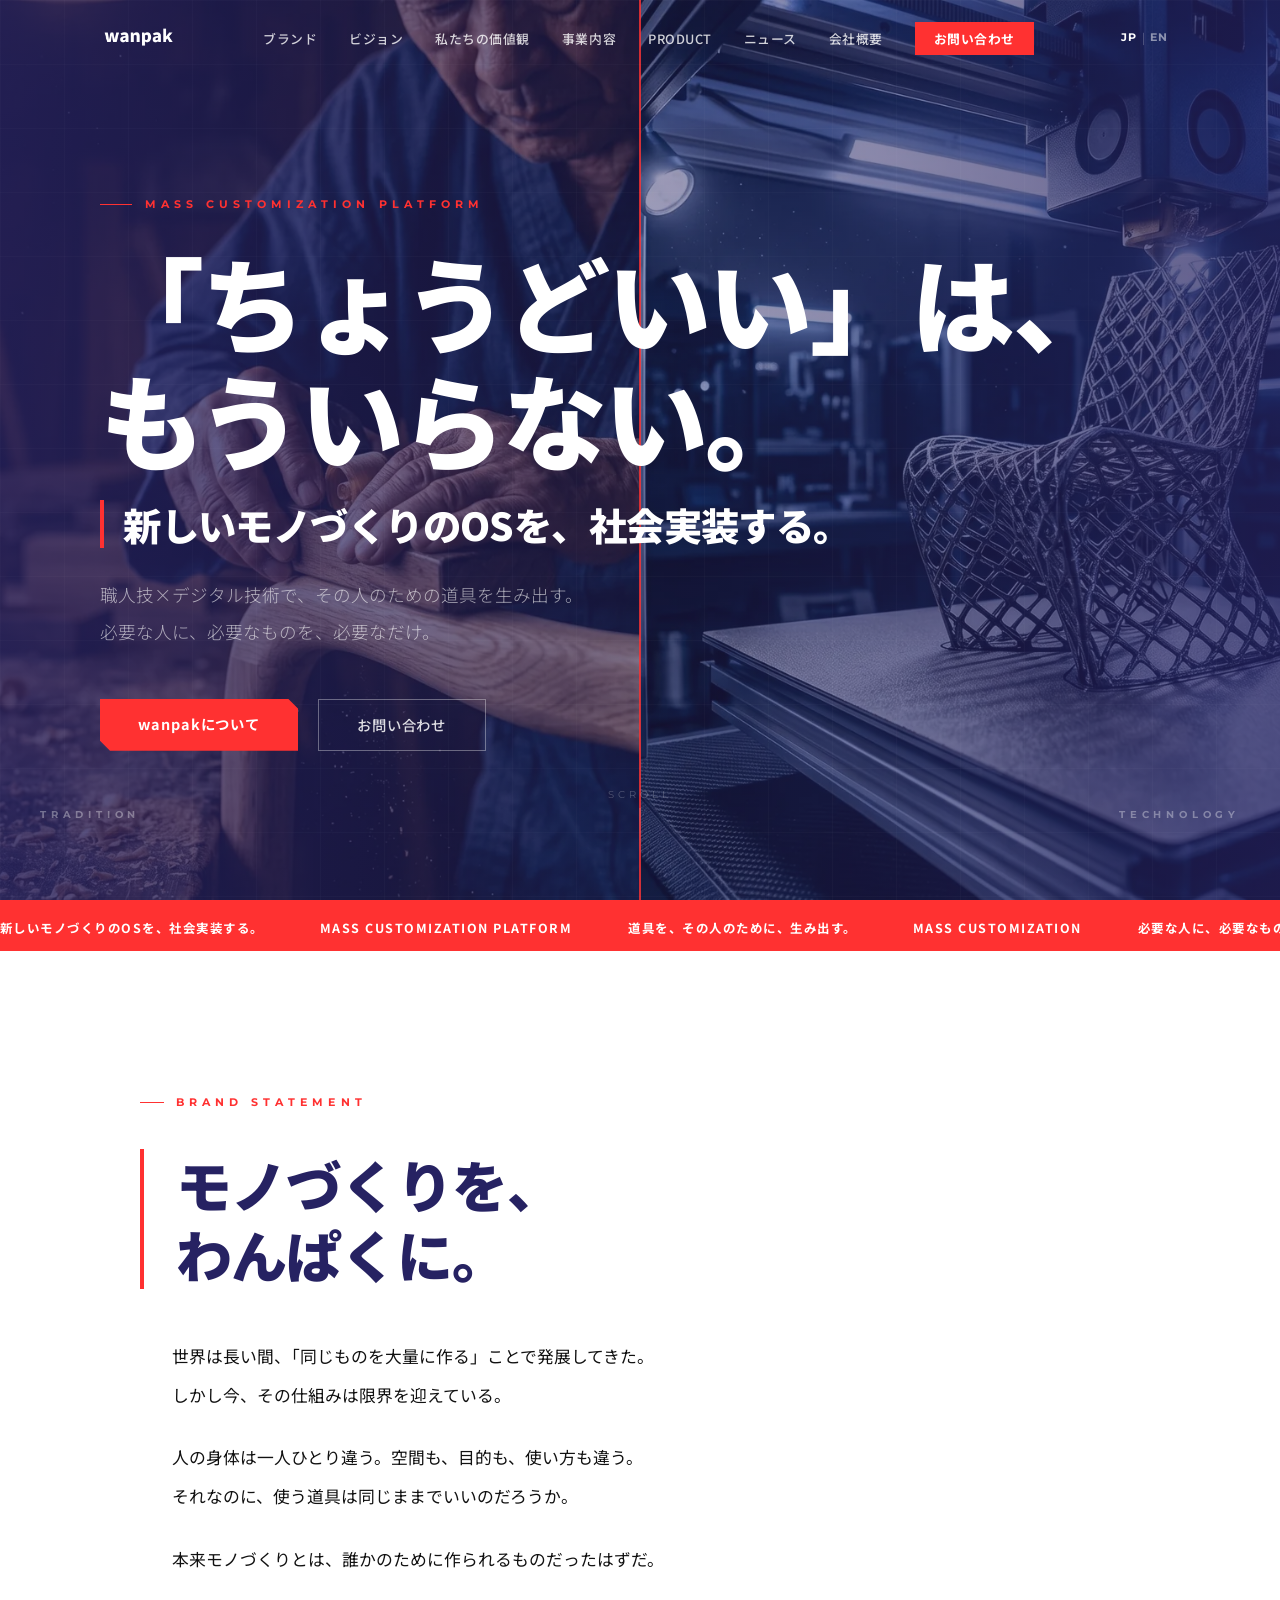
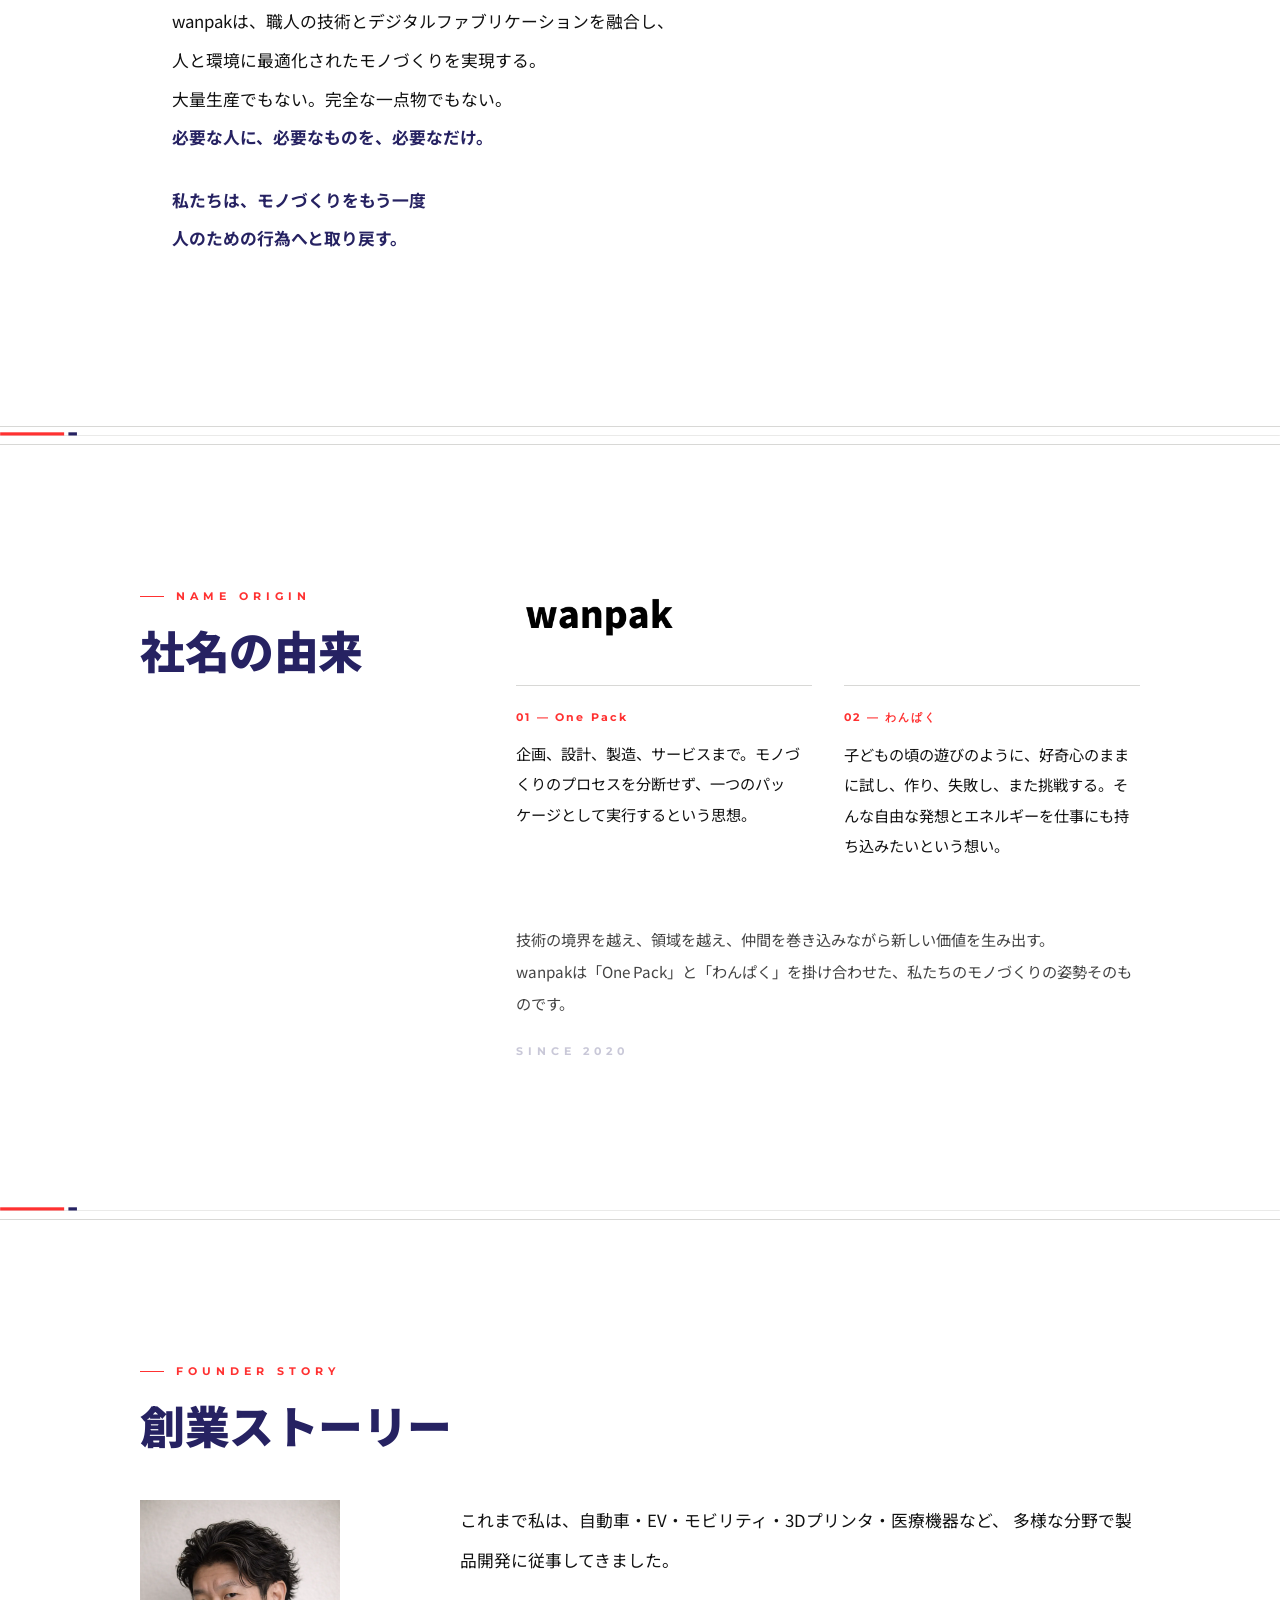
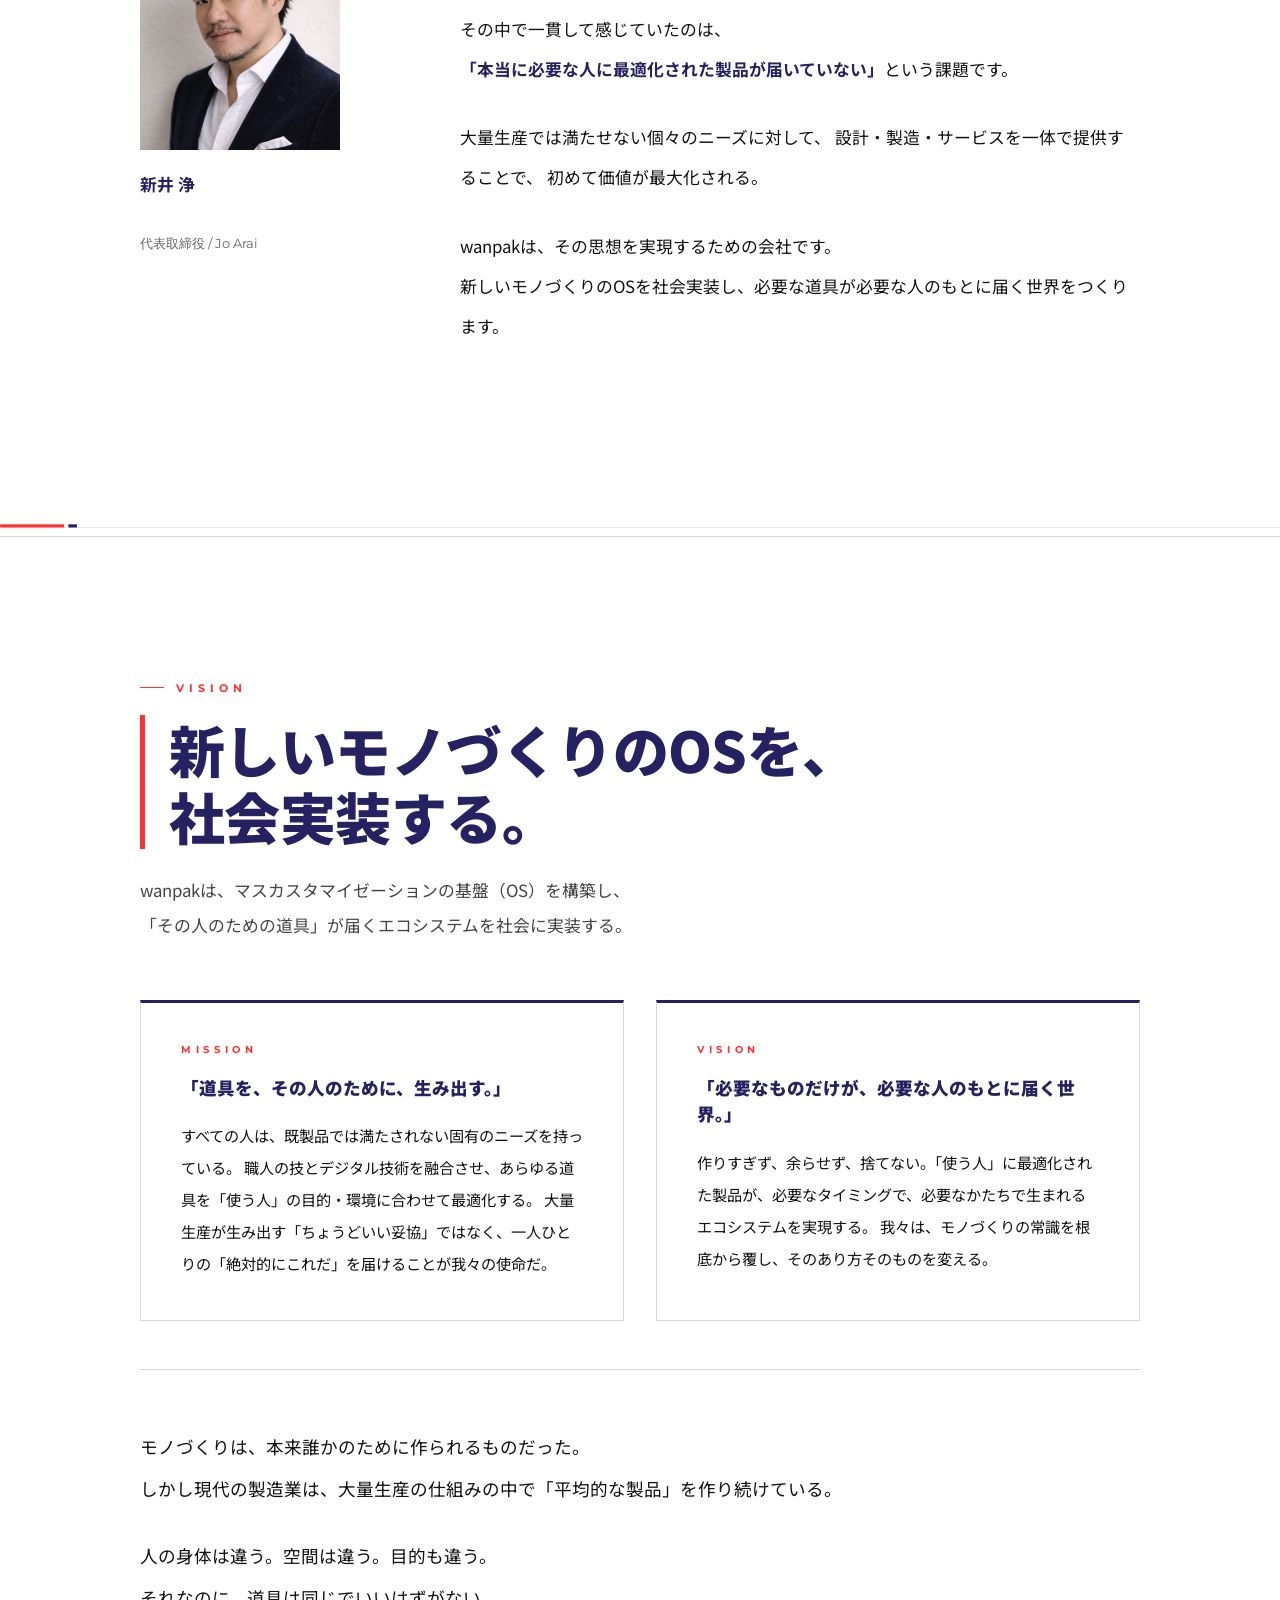
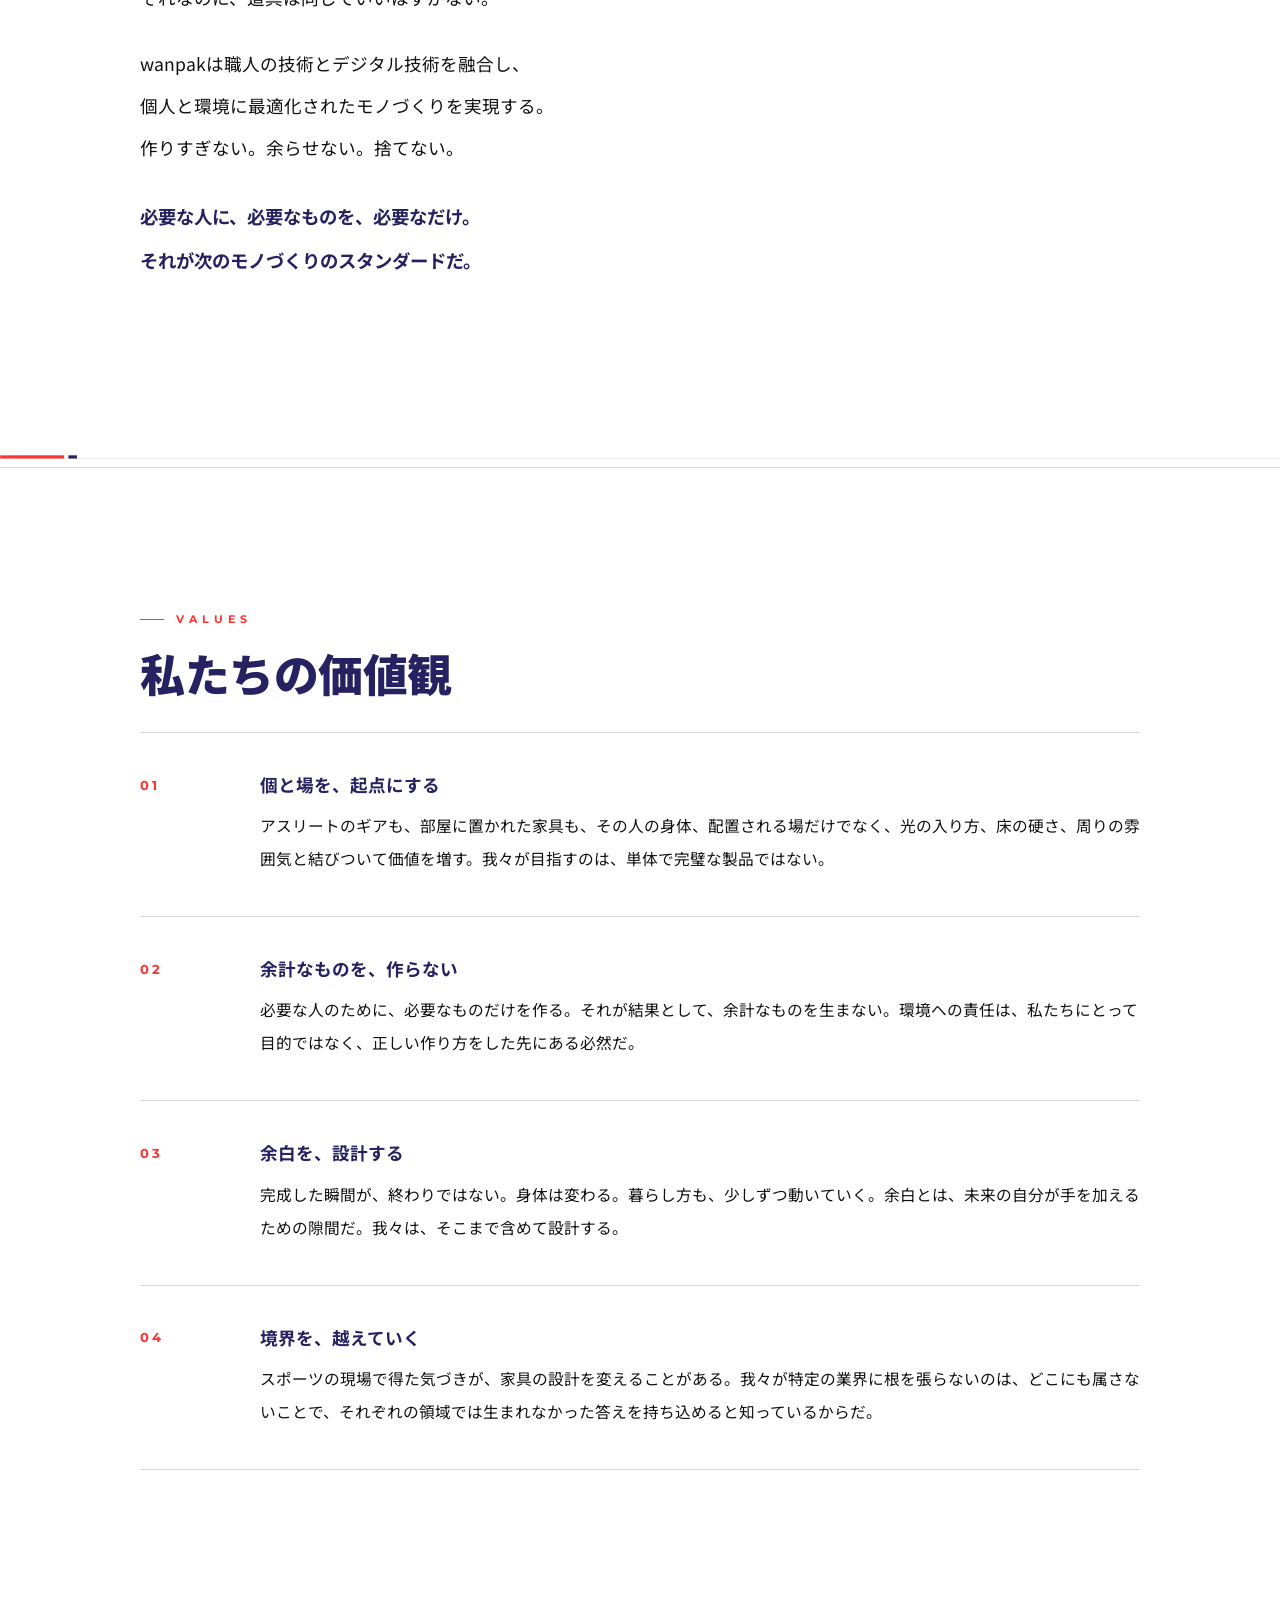
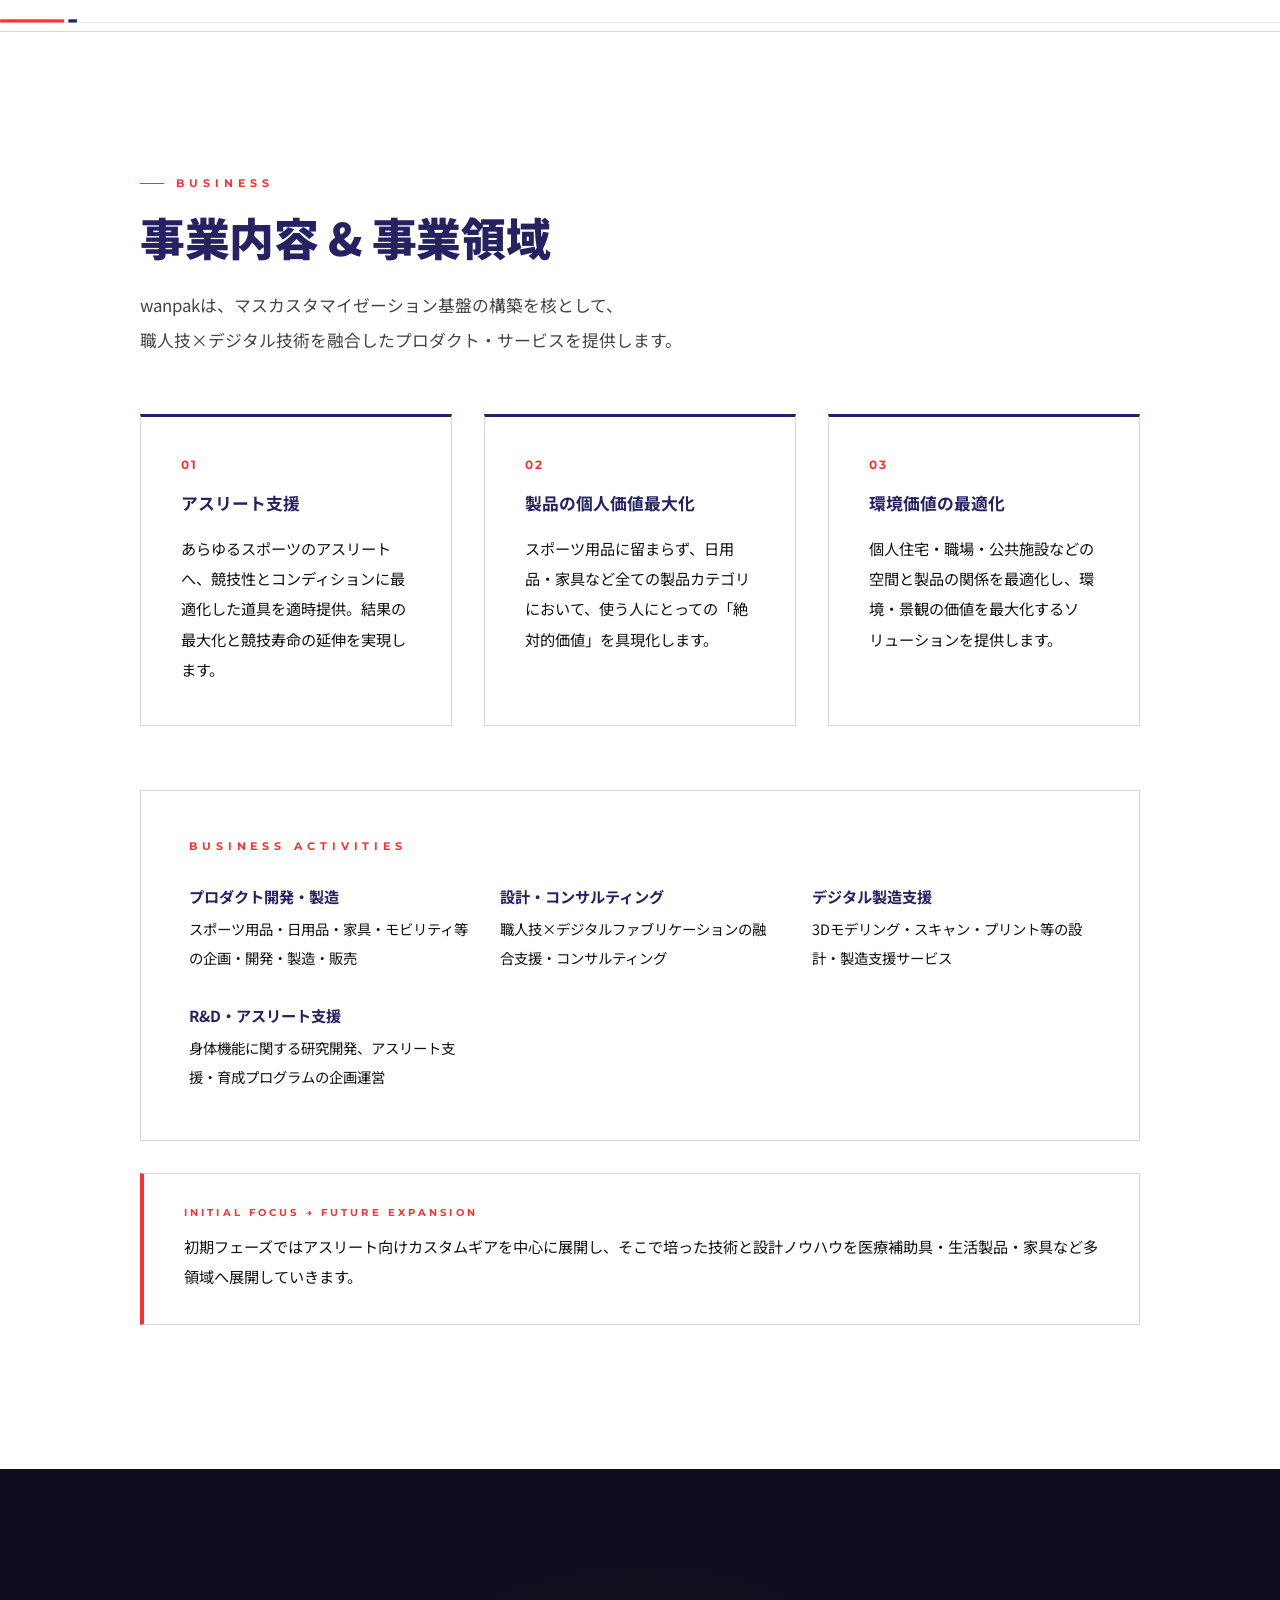
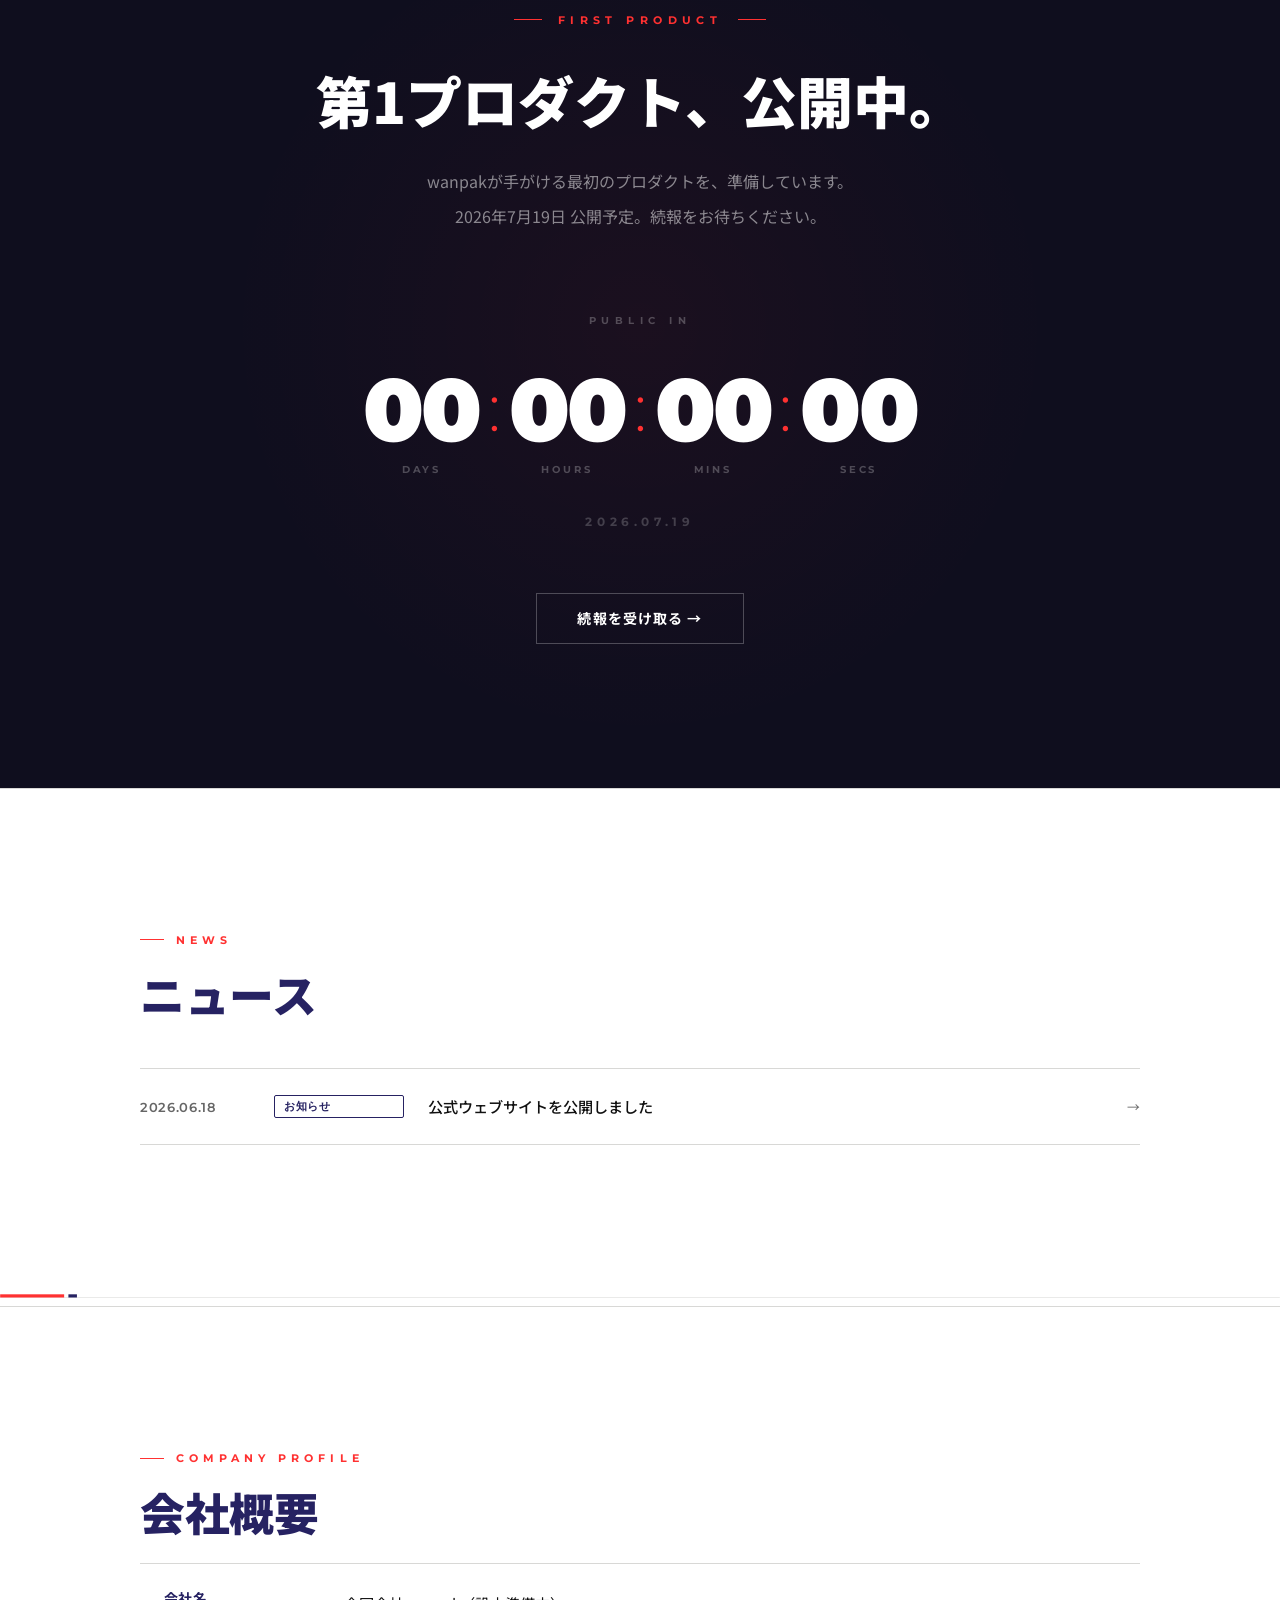
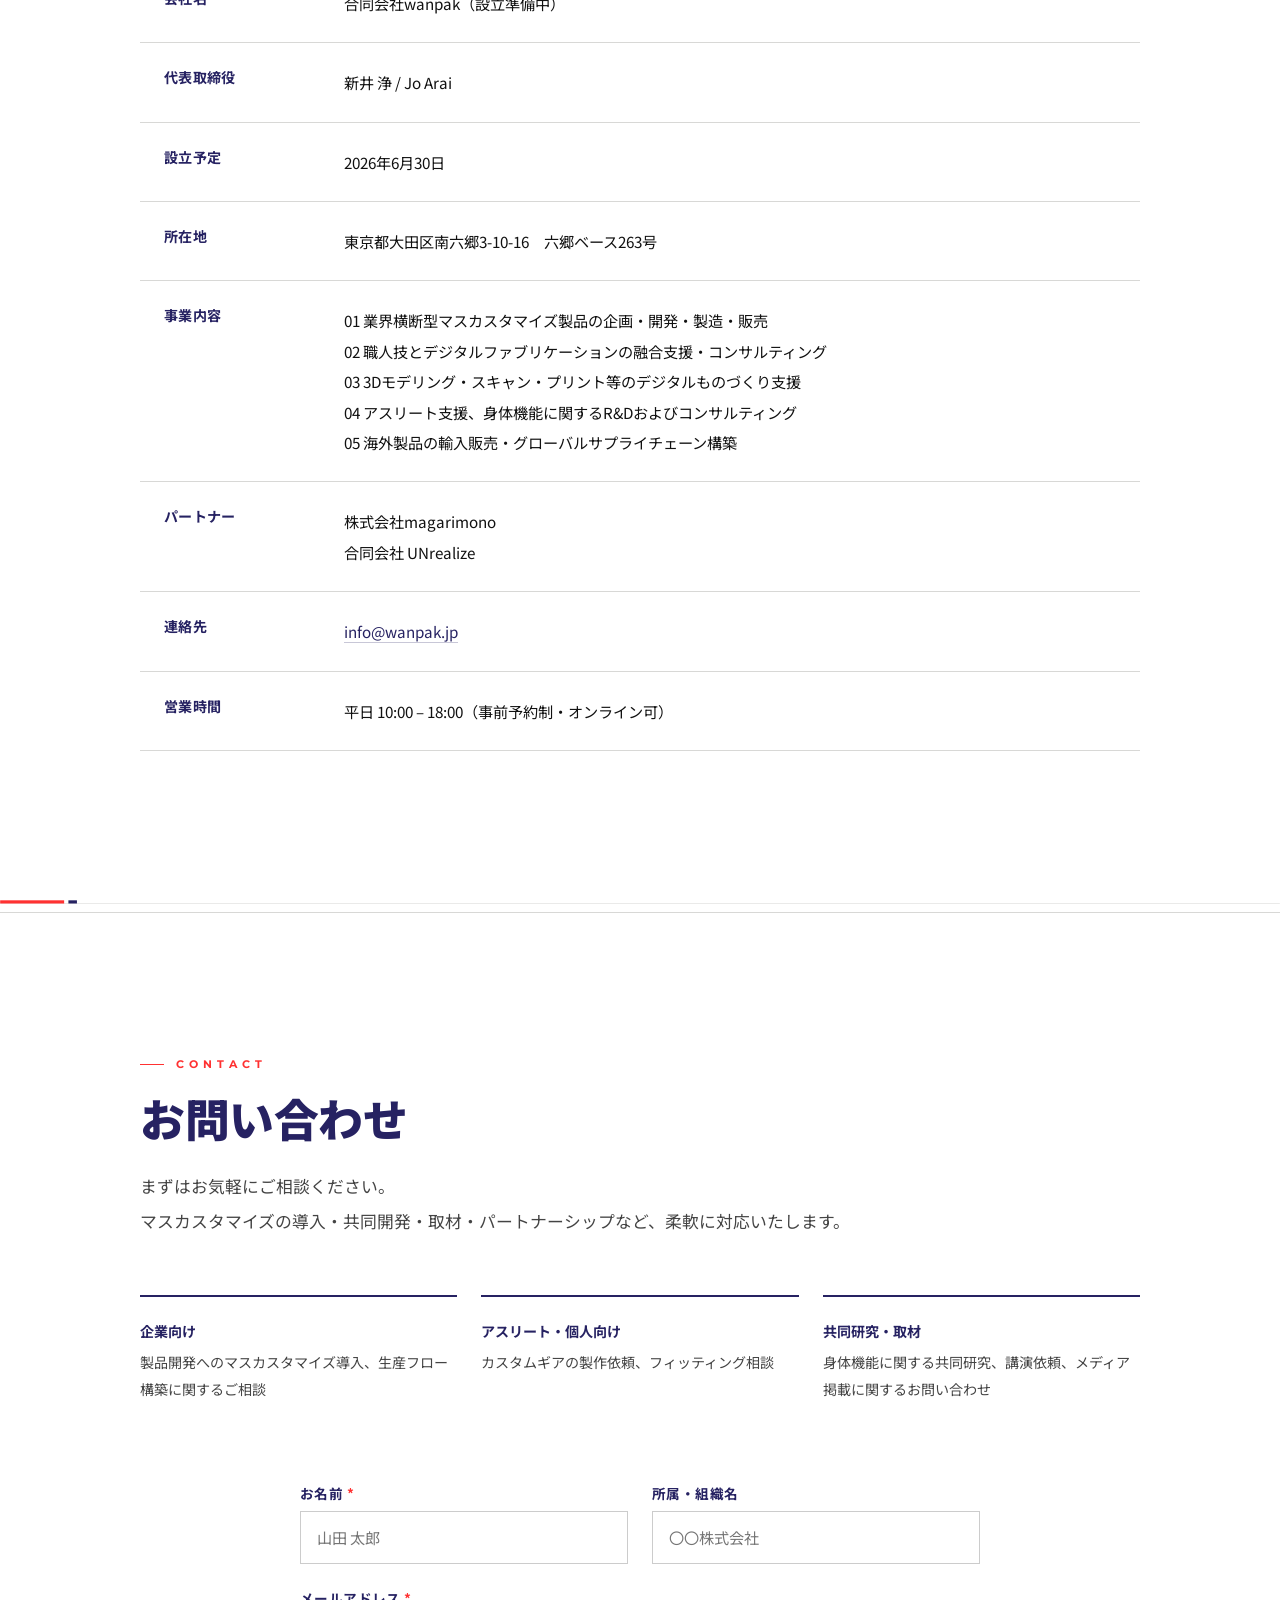
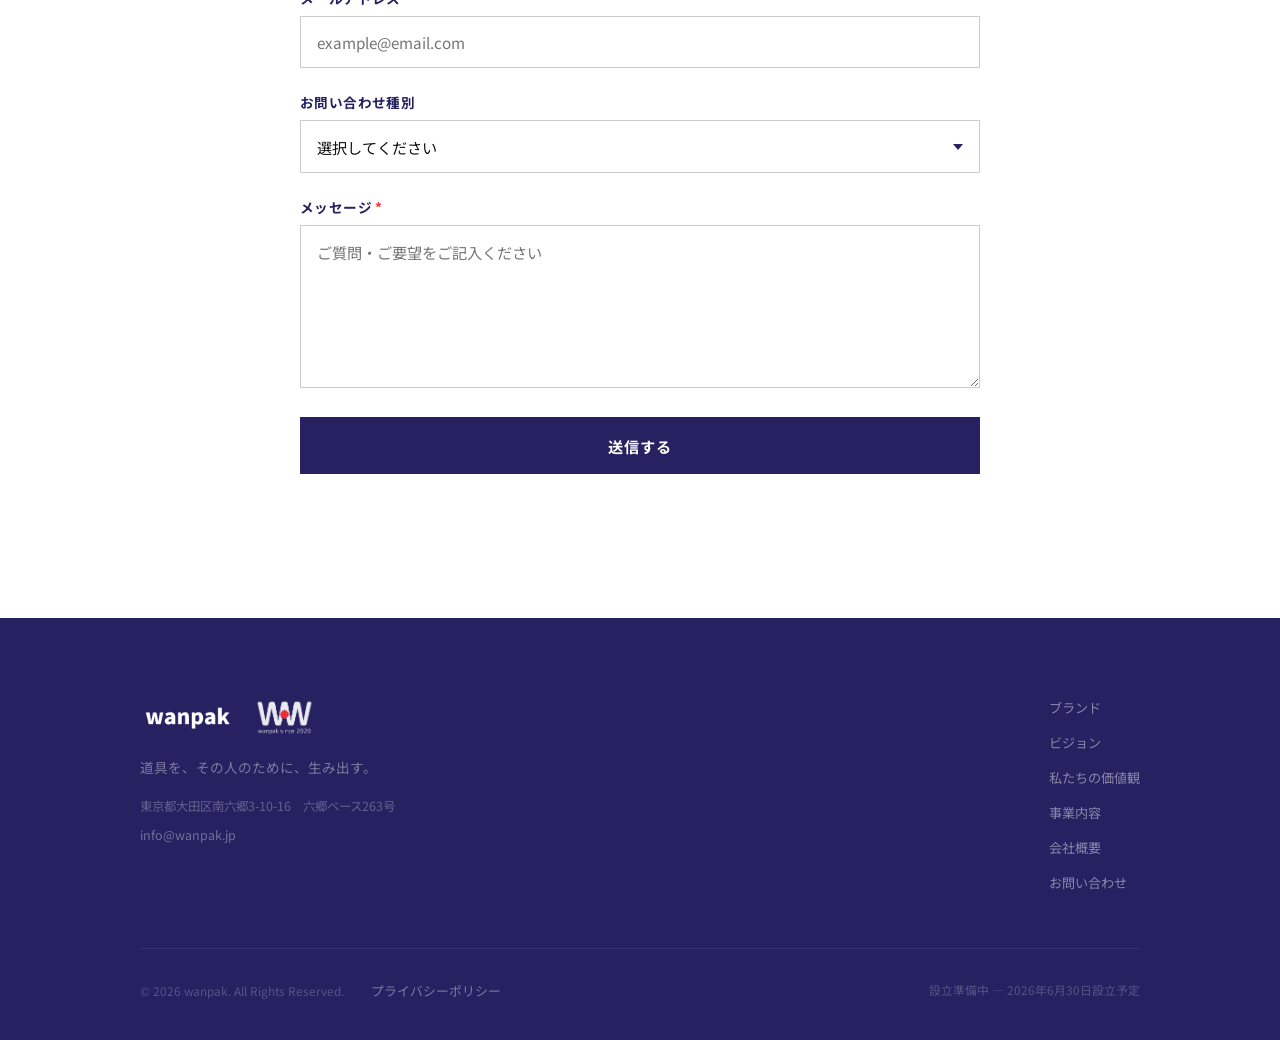
==== index.html @ 38ed28b1 "製品発表ニュース(news-02)をソースごと削除＝カーボン/競輪を7/19まで完全非公開 (CEO方針/JP・EN) Co-Authored-By: Claude Opus 4.8 <noreply" ====
<!DOCTYPE html>
<html lang="ja">
<head>
  <meta charset="UTF-8">
  <meta name="viewport" content="width=device-width, initial-scale=1.0">
  <title>wanpak | 道具を、その人のために、生み出す。</title>
  <meta name="description" content="wanpakは、マスカスタマイゼーションで「その人のための道具」を生み出す会社です。職人技×デジタル技術で、必要な人に、必要なものを、必要なだけ。2026年6月設立予定。">
  <link rel="canonical" href="https://wanpak.jp/">
  <link rel="alternate" hreflang="ja" href="https://wanpak.jp/">
  <link rel="alternate" hreflang="en" href="https://wanpak.jp/en/">
  <link rel="alternate" hreflang="x-default" href="https://wanpak.jp/">
  <meta property="og:title" content="wanpak | 道具を、その人のために、生み出す。">
  <meta property="og:description" content="「ちょうどいい」は、もういらない。wanpakは、マスカスタマイゼーションで個人に最適化された道具を届ける会社です。">
  <meta property="og:type" content="website">
  <meta property="og:url" content="https://wanpak.jp">
  <meta property="og:image" content="https://wanpak.jp/hero_craftsman.png">
  <meta property="og:image:width" content="1200">
  <meta property="og:image:height" content="630">
  <meta name="twitter:card" content="summary_large_image">
  <meta name="twitter:image" content="https://wanpak.jp/hero_craftsman.png">
  <link rel="icon" type="image/png" href="logo-icon.png">
  <link rel="preconnect" href="https://fonts.googleapis.com">
  <link rel="preconnect" href="https://fonts.gstatic.com" crossorigin>
  <link href="https://fonts.googleapis.com/css2?family=Noto+Sans+JP:wght@300;400;500;700;900&family=Montserrat:wght@300;400;600;700;900&display=swap" rel="stylesheet">
  <link rel="stylesheet" href="style.css">
  <!-- Google tag (gtag.js) -->
  <script async src="https://www.googletagmanager.com/gtag/js?id=G-YX34YKVZKK"></script>
  <script>
    window.dataLayer = window.dataLayer || [];
    function gtag(){dataLayer.push(arguments);}
    gtag('js', new Date());
    gtag('config', 'G-YX34YKVZKK');
  </script>
</head>
<body>

  <!-- ===== NAVIGATION ===== -->
  <nav id="navbar">
    <div class="nav-container">
      <a href="#hero" class="logo">
        <img src="logo-white.png" alt="wanpak" class="logo-img" onerror="this.style.display='none';this.nextElementSibling.style.display='inline'">
        <span class="logo-fallback">wanpak<span class="logo-dot"></span></span>
      </a>
      <ul class="nav-links" id="navLinks">
        <li><a href="#brand">ブランド</a></li>
        <li><a href="#vision">ビジョン</a></li>
        <li><a href="#values">私たちの価値観</a></li>
        <li><a href="#business">事業内容</a></li>
        <li><a href="#teaser">PRODUCT</a></li>
        <li><a href="#news">ニュース</a></li>
        <li><a href="#company">会社概要</a></li>
        <li><a href="#contact" class="nav-cta">お問い合わせ</a></li>
      </ul>
      <div class="lang-switch">
        <span class="lang-btn lang-active">JP</span>
        <span class="lang-sep">|</span>
        <a href="en/index.html" class="lang-btn">EN</a>
      </div>
      <button class="hamburger" id="hamburger" aria-label="メニューを開く">
        <span></span><span></span><span></span>
      </button>
    </div>
  </nav>

  <!-- ===== HERO ===== -->
  <section id="hero">
    <!-- Split image background -->
    <div class="hero-split">
      <div class="hero-panel hero-panel--left">
        <picture><source srcset="hero_craftsman.webp" type="image/webp"><img src="hero_craftsman.png" alt="職人技" class="hero-panel-img" fetchpriority="high"></picture>
        <div class="hero-panel-overlay"></div>
        <span class="hero-panel-label">TRADITION</span>
      </div>
      <div class="hero-divider-line"></div>
      <div class="hero-panel hero-panel--right">
        <picture><source srcset="hero_3dprint.webp" type="image/webp"><img src="hero_3dprint.png" alt="デジタル技術" class="hero-panel-img" fetchpriority="high"></picture>
        <div class="hero-panel-overlay"></div>
        <span class="hero-panel-label">TECHNOLOGY</span>
      </div>
    </div>
    <div class="hero-grid-bg"></div>
    <div class="hero-content">
      <p class="hero-eyebrow">MASS CUSTOMIZATION PLATFORM</p>
      <h1 class="hero-title">
        「ちょうどいい」は、<br>もういらない。
      </h1>
      <p class="hero-os">新しいモノづくりのOSを、社会実装する。</p>
      <p class="hero-sub">
        職人技×デジタル技術で、その人のための道具を生み出す。<br>
        必要な人に、必要なものを、必要なだけ。
      </p>
      <div class="hero-actions">
        <a href="#brand" class="btn-red">wanpakについて</a>
        <a href="#contact" class="btn-ghost">お問い合わせ</a>
      </div>
    </div>
    <div class="scroll-hint">
      <span>SCROLL</span>
      <div class="scroll-line"></div>
    </div>
  </section>

  <!-- ===== MARQUEE ===== -->
  <div class="marquee-bar">
    <div class="marquee-inner">
      <span>新しいモノづくりのOSを、社会実装する。</span>
      <span>MASS CUSTOMIZATION PLATFORM</span>
      <span>道具を、その人のために、生み出す。</span>
      <span>MASS CUSTOMIZATION</span>
      <span>必要な人に、必要なものを、必要なだけ。</span>
      <span>MASS CUSTOMIZATION PLATFORM</span>
      <span>新しいモノづくりのOSを、社会実装する。</span>
      <span>MASS CUSTOMIZATION</span>
    </div>
  </div>

  <!-- ===== BRAND STATEMENT ===== -->
  <section id="brand" class="brand-statement">
    <div class="container">
      <div class="bs-wrap">
        <div class="bs-label">BRAND STATEMENT</div>
        <blockquote class="bs-quote">
          モノづくりを、<br>わんぱくに。
        </blockquote>
        <div class="bs-body">
          <p>
            世界は長い間、「同じものを大量に作る」ことで発展してきた。<br>
            しかし今、その仕組みは限界を迎えている。
          </p>
          <p>
            人の身体は一人ひとり違う。空間も、目的も、使い方も違う。<br>
            それなのに、使う道具は同じままでいいのだろうか。
          </p>
          <p>
            本来モノづくりとは、誰かのために作られるものだったはずだ。
          </p>
          <p>
            wanpakは、職人の技術とデジタルファブリケーションを融合し、<br>
            人と環境に最適化されたモノづくりを実現する。<br>
            大量生産でもない。完全な一点物でもない。<br>
            <strong>必要な人に、必要なものを、必要なだけ。</strong>
          </p>
          <p class="bs-closing">
            私たちは、モノづくりをもう一度<br>
            人のための行為へと取り戻す。
          </p>
        </div>
      </div>
    </div>
  </section>
  <img src="divider.svg" class="section-divider" aria-hidden="true">

  <!-- ===== 社名の由来 ===== -->
  <section id="name-origin" class="name-section">
    <div class="container">
      <div class="name-wrap">
        <div class="name-left">
          <div class="section-label">NAME ORIGIN</div>
          <h2 class="section-title">社名の由来</h2>
        </div>
        <div class="name-right reveal">
          <div class="name-logo-wrap">
            <img src="logo-text.png" alt="wanpak" class="name-logo-img"
              onerror="this.style.display='none';this.nextElementSibling.style.display='block'">
            <span class="name-logo-fallback">wanpak</span>
          </div>
          <div class="name-meanings">
            <div class="name-meaning">
              <div class="name-meaning-tag">01 — One Pack</div>
              <p>企画、設計、製造、サービスまで。モノづくりのプロセスを分断せず、一つのパッケージとして実行するという思想。</p>
            </div>
            <div class="name-meaning">
              <div class="name-meaning-tag">02 — わんぱく</div>
              <p>子どもの頃の遊びのように、好奇心のままに試し、作り、失敗し、また挑戦する。そんな自由な発想とエネルギーを仕事にも持ち込みたいという想い。</p>
            </div>
          </div>
          <p class="name-closing">
            技術の境界を越え、領域を越え、仲間を巻き込みながら新しい価値を生み出す。<br>
            wanpakは「One Pack」と「わんぱく」を掛け合わせた、私たちのモノづくりの姿勢そのものです。
          </p>
          <div class="name-since">SINCE 2020</div>
        </div>
      </div>
    </div>
  </section>
  <img src="divider.svg" class="section-divider" aria-hidden="true">

  <!-- ===== 代表挨拶 ===== -->
  <section id="greeting" class="greeting-section">
    <div class="container">
      <div class="section-label">FOUNDER STORY</div>
      <h2 class="section-title">創業ストーリー</h2>
      <div class="greeting-wrap">
        <div class="greeting-portrait reveal">
          <div class="portrait-box">
            <picture><source srcset="ceo-portrait.webp" type="image/webp"><img src="ceo-portrait.png" alt="新井 浄 / Jo Arai" class="portrait-img" loading="lazy"></picture>
          </div>
          <div class="portrait-caption">
            <strong>新井 浄</strong><br>
            <span>代表取締役 / Jo Arai</span>
          </div>
        </div>
        <div class="greeting-text reveal">
          <p>
            これまで私は、自動車・EV・モビリティ・3Dプリンタ・医療機器など、
            多様な分野で製品開発に従事してきました。
          </p>
          <p>
            その中で一貫して感じていたのは、<strong>「本当に必要な人に最適化された製品が届いていない」</strong>という課題です。
          </p>
          <p>
            大量生産では満たせない個々のニーズに対して、
            設計・製造・サービスを一体で提供することで、
            初めて価値が最大化される。
          </p>
          <p>
            wanpakは、その思想を実現するための会社です。<br>
            新しいモノづくりのOSを社会実装し、必要な道具が必要な人のもとに届く世界をつくります。
          </p>
        </div>
      </div>
    </div>
  </section>
  <img src="divider.svg" class="section-divider" aria-hidden="true">

  <!-- ===== VISION ===== -->
  <section id="vision" class="vision-section">
    <div class="container">
      <div class="section-label">VISION</div>
      <h2 class="section-title vision-os-title">新しいモノづくりのOSを、<br>社会実装する。</h2>
      <p class="section-desc">
        wanpakは、マスカスタマイゼーションの基盤（OS）を構築し、<br>
        「その人のための道具」が届くエコシステムを社会に実装する。
      </p>

      <div class="mv-blocks">
        <div class="mv-block reveal">
          <div class="mv-tag">MISSION</div>
          <h3 class="mv-headline">「道具を、その人のために、生み出す。」</h3>
          <p class="mv-body">
            すべての人は、既製品では満たされない固有のニーズを持っている。
            職人の技とデジタル技術を融合させ、あらゆる道具を「使う人」の目的・環境に合わせて最適化する。
            大量生産が生み出す「ちょうどいい妥協」ではなく、一人ひとりの「絶対的にこれだ」を届けることが我々の使命だ。
          </p>
        </div>
        <div class="mv-block reveal">
          <div class="mv-tag">VISION</div>
          <h3 class="mv-headline">「必要なものだけが、必要な人のもとに届く世界。」</h3>
          <p class="mv-body">
            作りすぎず、余らせず、捨てない。「使う人」に最適化された製品が、必要なタイミングで、必要なかたちで生まれるエコシステムを実現する。
            我々は、モノづくりの常識を根底から覆し、そのあり方そのものを変える。
          </p>
        </div>
      </div>

      <div class="vision-manifesto reveal">
        <p>
          モノづくりは、本来誰かのために作られるものだった。<br>
          しかし現代の製造業は、大量生産の仕組みの中で「平均的な製品」を作り続けている。
        </p>
        <p>
          人の身体は違う。空間は違う。目的も違う。<br>
          それなのに、道具は同じでいいはずがない。
        </p>
        <p>
          wanpakは職人の技術とデジタル技術を融合し、<br>
          個人と環境に最適化されたモノづくりを実現する。<br>
          作りすぎない。余らせない。捨てない。
        </p>
        <p class="manifesto-close">
          必要な人に、必要なものを、必要なだけ。<br>
          それが次のモノづくりのスタンダードだ。
        </p>
      </div>
    </div>
  </section>
  <img src="divider.svg" class="section-divider" aria-hidden="true">

  <!-- ===== CORE VALUES ===== -->
  <section id="values" class="values-section">
    <div class="container">
      <div class="section-label">VALUES</div>
      <h2 class="section-title">私たちの価値観</h2>
      <div class="values-list">
        <div class="value-item reveal">
          <div class="value-num">01</div>
          <div class="value-body">
            <h3>個と場を、起点にする</h3>
            <p>アスリートのギアも、部屋に置かれた家具も、その人の身体、配置される場だけでなく、光の入り方、床の硬さ、周りの雰囲気と結びついて価値を増す。我々が目指すのは、単体で完璧な製品ではない。</p>
          </div>
        </div>
        <div class="value-item reveal">
          <div class="value-num">02</div>
          <div class="value-body">
            <h3>余計なものを、作らない</h3>
            <p>必要な人のために、必要なものだけを作る。それが結果として、余計なものを生まない。環境への責任は、私たちにとって目的ではなく、正しい作り方をした先にある必然だ。</p>
          </div>
        </div>
        <div class="value-item reveal">
          <div class="value-num">03</div>
          <div class="value-body">
            <h3>余白を、設計する</h3>
            <p>完成した瞬間が、終わりではない。身体は変わる。暮らし方も、少しずつ動いていく。余白とは、未来の自分が手を加えるための隙間だ。我々は、そこまで含めて設計する。</p>
          </div>
        </div>
        <div class="value-item reveal">
          <div class="value-num">04</div>
          <div class="value-body">
            <h3>境界を、越えていく</h3>
            <p>スポーツの現場で得た気づきが、家具の設計を変えることがある。我々が特定の業界に根を張らないのは、どこにも属さないことで、それぞれの領域では生まれなかった答えを持ち込めると知っているからだ。</p>
          </div>
        </div>
      </div>
    </div>
  </section>
  <img src="divider.svg" class="section-divider" aria-hidden="true">

  <!-- ===== 事業内容 ===== -->
  <section id="business" class="business-section">
    <div class="container">
      <div class="section-label">BUSINESS</div>
      <h2 class="section-title">事業内容 &amp; 事業領域</h2>
      <p class="section-desc">
        wanpakは、マスカスタマイゼーション基盤の構築を核として、<br>
        職人技×デジタル技術を融合したプロダクト・サービスを提供します。
      </p>

      <div class="biz-domains">
        <div class="biz-domain reveal">
          <div class="biz-domain-num">01</div>
          <h3>アスリート支援</h3>
          <p>あらゆるスポーツのアスリートへ、競技性とコンディションに最適化した道具を適時提供。結果の最大化と競技寿命の延伸を実現します。</p>
        </div>
        <div class="biz-domain reveal">
          <div class="biz-domain-num">02</div>
          <h3>製品の個人価値最大化</h3>
          <p>スポーツ用品に留まらず、日用品・家具など全ての製品カテゴリにおいて、使う人にとっての「絶対的価値」を具現化します。</p>
        </div>
        <div class="biz-domain reveal">
          <div class="biz-domain-num">03</div>
          <h3>環境価値の最適化</h3>
          <p>個人住宅・職場・公共施設などの空間と製品の関係を最適化し、環境・景観の価値を最大化するソリューションを提供します。</p>
        </div>
      </div>

      <div class="biz-activities reveal">
        <div class="biz-act-title">BUSINESS ACTIVITIES</div>
        <div class="biz-act-grid">
          <div class="biz-act-item">
            <h4>プロダクト開発・製造</h4>
            <p>スポーツ用品・日用品・家具・モビリティ等の企画・開発・製造・販売</p>
          </div>
          <div class="biz-act-item">
            <h4>設計・コンサルティング</h4>
            <p>職人技×デジタルファブリケーションの融合支援・コンサルティング</p>
          </div>
          <div class="biz-act-item">
            <h4>デジタル製造支援</h4>
            <p>3Dモデリング・スキャン・プリント等の設計・製造支援サービス</p>
          </div>
          <div class="biz-act-item">
            <h4>R&amp;D・アスリート支援</h4>
            <p>身体機能に関する研究開発、アスリート支援・育成プログラムの企画運営</p>
          </div>
        </div>
      </div>

      <div class="biz-future reveal">
        <div class="biz-future-label">INITIAL FOCUS → FUTURE EXPANSION</div>
        <p>初期フェーズではアスリート向けカスタムギアを中心に展開し、そこで培った技術と設計ノウハウを医療補助具・生活製品・家具など多領域へ展開していきます。</p>
      </div>
    </div>
  </section>

  <!-- ===== FIRST PRODUCT TEASER ===== -->
  <section id="teaser">
    <div class="teaser-inner">
      <div class="teaser-eyebrow">FIRST PRODUCT</div>
      <h2 class="teaser-title">1st プロダクト、準備中。</h2>
      <p class="teaser-desc">
        wanpakが手がける最初のプロダクトを、準備しています。<br>
        2026年7月19日 公開予定。続報をお待ちください。
      </p>
      <div class="cd-wrap">
        <div class="cd-label-top">PUBLIC IN</div>
        <div class="countdown" id="countdown">
          <div class="cd-block">
            <span class="cd-num" id="cd-days">--</span>
            <span class="cd-unit">DAYS</span>
          </div>
          <div class="cd-colon">:</div>
          <div class="cd-block">
            <span class="cd-num" id="cd-hours">--</span>
            <span class="cd-unit">HOURS</span>
          </div>
          <div class="cd-colon">:</div>
          <div class="cd-block">
            <span class="cd-num" id="cd-mins">--</span>
            <span class="cd-unit">MINS</span>
          </div>
          <div class="cd-colon">:</div>
          <div class="cd-block">
            <span class="cd-num" id="cd-secs">--</span>
            <span class="cd-unit">SECS</span>
          </div>
        </div>
        <div class="cd-date">2026.07.19</div>
      </div>
      <button id="btn-subscribe" class="btn-teaser" type="button"
              data-open-text="続報を受け取る →"
              data-close-text="登録フォームを閉じる ×"
              data-error-text="メールアドレスを入力してください">続報を受け取る →</button>

      <!-- ===== INLINE SUBSCRIBE FORM ===== -->
      <div id="subscribe-form-wrap" class="subscribe-form-wrap" aria-hidden="true">
        <form id="subscribe-form" class="subscribe-form" novalidate>
          <div class="sf-group">
            <label for="sf-email">メールアドレス <span class="sf-req">*</span></label>
            <input type="email" id="sf-email" name="email" required
                   placeholder="example@email.com" autocomplete="email">
            <span class="sf-error" id="sf-email-error">メールアドレスを入力してください</span>
          </div>
          <div class="sf-row">
            <div class="sf-group">
              <label for="sf-name">お名前 <span class="sf-opt">任意</span></label>
              <input type="text" id="sf-name" name="name" placeholder="山田 太郎" autocomplete="name">
            </div>
            <div class="sf-group">
              <label for="sf-affil">ご所属・お立場など <span class="sf-opt">任意</span></label>
              <input type="text" id="sf-affil" name="affiliation"
                     placeholder="例：競技者、業界関係者、メディア等">
            </div>
          </div>
          <p class="sf-note">いただいたメールアドレスは続報のご連絡にのみ使用します。</p>
          <div class="sf-actions">
            <button type="submit" class="btn-sf-submit">登録する</button>
            <button type="button" id="btn-subscribe-close" class="btn-sf-cancel">キャンセル</button>
          </div>
        </form>
        <div id="subscribe-success" class="subscribe-success" hidden>
          <p>ご登録ありがとうございます。<br>続報をお送りします。</p>
        </div>
      </div>

    </div>
  </section>

  <!-- ===== NEWS ===== -->
  <section id="news" class="news-section">
    <div class="container">
      <div class="section-label">NEWS</div>
      <h2 class="section-title">ニュース</h2>

      <div class="news-list">
        <!-- ニュース記事テンプレート（追加時はこの形式でコピーして使用）
        <button class="news-item reveal" data-modal="news-XX">
          <time class="news-date">2026.06.30</time>
          <span class="news-tag">プレスリリース</span>
          <h3 class="news-title">タイトルをここに記入</h3>
          <span class="news-arrow">→</span>
        </button>
        -->
        <button class="news-item reveal" data-modal="news-01">
          <time class="news-date">2026.06.18</time>
          <span class="news-tag">お知らせ</span>
          <h3 class="news-title">公式ウェブサイトを公開しました</h3>
          <span class="news-arrow">→</span>
        </button>
      </div>
    </div>
  </section>
  <img src="divider.svg" class="section-divider" aria-hidden="true">

  <!-- ===== 会社概要 ===== -->
  <section id="company" class="company-section">
    <div class="container">
      <div class="section-label">COMPANY PROFILE</div>
      <h2 class="section-title">会社概要</h2>
      <div class="company-wrap">
        <table class="company-table">
          <tbody>
            <tr>
              <th>会社名</th>
              <td>合同会社wanpak（設立準備中）</td>
            </tr>
            <tr>
              <th>代表取締役</th>
              <td>新井 浄 / Jo Arai</td>
            </tr>
            <tr>
              <th>設立予定</th>
              <td>2026年6月30日</td>
            </tr>
            <tr>
              <th>所在地</th>
              <td>東京都大田区南六郷3-10-16　六郷ベース263号</td>
            </tr>
            <tr>
              <th>事業内容</th>
              <td>
                01 業界横断型マスカスタマイズ製品の企画・開発・製造・販売<br>
                02 職人技とデジタルファブリケーションの融合支援・コンサルティング<br>
                03 3Dモデリング・スキャン・プリント等のデジタルものづくり支援<br>
                04 アスリート支援、身体機能に関するR&amp;Dおよびコンサルティング<br>
                05 海外製品の輸入販売・グローバルサプライチェーン構築
              </td>
            </tr>
            <tr>
              <th>パートナー</th>
              <td>
                株式会社magarimono<br>
                合同会社 UNrealize
              </td>
            </tr>
            <tr>
              <th>連絡先</th>
              <td><a href="mailto:info@wanpak.jp">info@wanpak.jp</a></td>
            </tr>
            <tr>
              <th>営業時間</th>
              <td>平日 10:00 – 18:00（事前予約制・オンライン可）</td>
            </tr>
          </tbody>
        </table>
      </div>
    </div>
  </section>
  <img src="divider.svg" class="section-divider" aria-hidden="true">

  <!-- ===== CONTACT ===== -->
  <section id="contact" class="contact-section">
    <div class="container">
      <div class="section-label">CONTACT</div>
      <h2 class="section-title">お問い合わせ</h2>
      <p class="section-desc">
        まずはお気軽にご相談ください。<br>
        マスカスタマイズの導入・共同開発・取材・パートナーシップなど、柔軟に対応いたします。
      </p>

      <div class="contact-menu reveal">
        <div class="contact-menu-item">
          <div class="contact-menu-title">企業向け</div>
          <p>製品開発へのマスカスタマイズ導入、生産フロー構築に関するご相談</p>
        </div>
        <div class="contact-menu-item">
          <div class="contact-menu-title">アスリート・個人向け</div>
          <p>カスタムギアの製作依頼、フィッティング相談</p>
        </div>
        <div class="contact-menu-item">
          <div class="contact-menu-title">共同研究・取材</div>
          <p>身体機能に関する共同研究、講演依頼、メディア掲載に関するお問い合わせ</p>
        </div>
      </div>

      <form class="contact-form" name="contact" method="POST" netlify netlify-honeypot="bot-field">
        <input type="hidden" name="form-name" value="contact">
        <p class="visually-hidden"><label>Bot field: <input name="bot-field"></label></p>
        <div class="form-row">
          <div class="form-group">
            <label for="name">お名前 <span class="req">*</span></label>
            <input type="text" id="name" name="name" required placeholder="山田 太郎">
          </div>
          <div class="form-group">
            <label for="org">所属・組織名</label>
            <input type="text" id="org" name="organization" placeholder="〇〇株式会社">
          </div>
        </div>
        <div class="form-group">
          <label for="email">メールアドレス <span class="req">*</span></label>
          <input type="email" id="email" name="email" required placeholder="example@email.com">
        </div>
        <div class="form-group">
          <label for="inquiry">お問い合わせ種別</label>
          <select id="inquiry" name="inquiry">
            <option value="">選択してください</option>
            <option value="product">プロダクトについて（続報希望）</option>
            <option value="biz">企業向けソリューション相談</option>
            <option value="athlete">アスリート・個人向け相談</option>
            <option value="partnership">パートナーシップ</option>
            <option value="press">取材・メディア</option>
            <option value="investment">投資・資本提携</option>
            <option value="other">その他</option>
          </select>
        </div>
        <div class="form-group">
          <label for="message">メッセージ <span class="req">*</span></label>
          <textarea id="message" name="message" required placeholder="ご質問・ご要望をご記入ください" rows="6"></textarea>
        </div>
        <button type="submit" class="btn-submit">送信する</button>
      </form>
    </div>
  </section>

  <!-- ===== NEWS MODAL ===== -->
  <div id="news-modal" class="news-modal" aria-hidden="true" role="dialog" aria-modal="true">
    <div class="news-modal-overlay"></div>
    <div class="news-modal-inner">
      <button class="news-modal-close" aria-label="閉じる">×</button>
      <div class="news-modal-content"></div>
    </div>
  </div>

  <!-- ===== NEWS ARTICLE TEMPLATES ===== -->
  <template id="news-01">
    <div class="nmt-tag">お知らせ</div>
    <time class="nmt-date">2026年6月18日</time>
    <h2 class="nmt-title">公式ウェブサイトを公開しました</h2>
    <div class="nmt-body">
      <p>wanpak（設立準備中）は、本日より公式ウェブサイト <strong>wanpak.jp</strong> を公開しました。</p>
      <p>「規格品のない世界をつくる」をミッションに掲げるwanpakは、すべての人のための道具をマスカスタマイゼーションで実現する会社です。職人の技とデジタル技術を融合させ、身体・目的・環境に完全に最適化された道具を、必要な人のもとへ届けます。</p>
      <p>2026年6月30日の会社設立に向け、現在ファーストプロダクトの開発を進めています。詳細は設立とともに公開予定です。</p>
      <p>続報のご登録は、本ページの「続報を受け取る」よりお申し込みください。引き続きどうぞよろしくお願いいたします。</p>
    </div>
  </template>

  <!-- ===== FOOTER ===== -->
  <footer>
    <div class="container">
      <div class="footer-top">
        <div class="footer-brand">
          <div class="footer-logo-row">
            <img src="logo-white.png" alt="wanpak" class="footer-logo-text">
            <img src="logo-icon-white.png" alt="wanpak icon" class="footer-logo-icon">
          </div>
          <p class="footer-tagline">道具を、その人のために、生み出す。</p>
          <p class="footer-address">東京都大田区南六郷3-10-16　六郷ベース263号</p>
          <a href="mailto:info@wanpak.jp" class="footer-mail">info@wanpak.jp</a>
        </div>
        <nav class="footer-nav">
          <a href="#brand">ブランド</a>
          <a href="#vision">ビジョン</a>
          <a href="#values">私たちの価値観</a>
          <a href="#business">事業内容</a>
          <a href="#company">会社概要</a>
          <a href="#contact">お問い合わせ</a>
        </nav>
      </div>
      <div class="footer-bottom">
        <p>© 2026 wanpak. All Rights Reserved. <a href="privacy.html" style="color:rgba(255,255,255,0.4);margin-left:1.5rem;font-size:0.8rem;">プライバシーポリシー</a></p>
        <p>設立準備中 — 2026年6月30日設立予定</p>
      </div>
    </div>
  </footer>

  <script src="script.js"></script>
</body>
</html>
---- style.css ----
/* ============================================================
   wanpak OFFICIAL WEBSITE — style.css v3
   Colors: Navy #262262 | Red #ff3131 | White #ffffff
   Rule: Dark bg = Hero / Teaser / Footer ONLY
   Body text: #111111 (black) — never grey on grey
   ============================================================ */

/* ===== RESET ===== */
*, *::before, *::after { margin: 0; padding: 0; box-sizing: border-box; }
html { scroll-behavior: smooth; font-size: 16px; }
img { max-width: 100%; display: block; }
a { color: inherit; text-decoration: none; }

/* ===== VARIABLES ===== */
:root {
  --navy:   #262262;
  --red:    #ff3131;
  --white:  #ffffff;
  --ink:    #111111;
  --sub:    #444444;
  --muted:  #666666;
  --border: #d8d8d6;
  --dark:   #0f0e1e;
}

/* ===== BASE ===== */
body {
  font-family: 'Noto Sans JP', 'Montserrat', sans-serif;
  background: var(--white);
  color: var(--ink);
  overflow-x: hidden;
  -webkit-font-smoothing: antialiased;
  overflow-wrap: break-word;
  line-break: strict;
}

/* ===== CONTAINER ===== */
.container { max-width: 1080px; margin: 0 auto; padding: 0 2.5rem; }

/* ===== SECTION DIVIDER ===== */
.section-divider { width: 100%; height: auto; display: block; }

/* ===== SECTION LABELS ===== */
.section-label {
  font-family: 'Montserrat', sans-serif;
  font-size: 0.7rem; font-weight: 700; letter-spacing: 0.45em;
  color: var(--red); margin-bottom: 1.25rem;
  display: flex; align-items: center; gap: 0.75rem;
}
.section-label::before { content: ''; width: 24px; height: 1px; background: var(--red); }
.section-label--white { color: rgba(255,255,255,0.5); }
.section-label--white::before { background: rgba(255,255,255,0.3); }

/* ===== SECTION TITLES ===== */
.section-title {
  font-size: clamp(1.9rem, 4vw, 2.8rem);
  font-weight: 900; color: var(--navy); line-height: 1.2; margin-bottom: 1.5rem;
  letter-spacing: -0.01em;
}
.section-title--white { color: var(--white); }
.section-desc {
  font-size: 1.05rem; color: var(--sub); line-height: 2.1; margin-bottom: 3.5rem;
}

/* ===== BUTTONS ===== */
.btn-red {
  display: inline-block; background: var(--red); color: var(--white);
  padding: 0.9rem 2.4rem; font-weight: 700; font-size: 0.9rem;
  letter-spacing: 0.06em; transition: background 0.25s, transform 0.2s;
  clip-path: polygon(0 0, calc(100% - 10px) 0, 100% 10px, 100% 100%, 10px 100%, 0 calc(100% - 10px));
}
.btn-red:hover { background: #d42828; transform: translateY(-2px); }

.btn-ghost {
  display: inline-block; color: rgba(255,255,255,0.85); padding: 0.9rem 2.4rem;
  font-weight: 500; font-size: 0.9rem; letter-spacing: 0.06em;
  border: 1px solid rgba(255,255,255,0.35); transition: all 0.25s;
}
.btn-ghost:hover { color: var(--white); border-color: var(--white); background: rgba(255,255,255,0.06); }

.btn-submit {
  width: 100%; background: var(--navy); color: var(--white);
  padding: 1.1rem; font-family: inherit; font-size: 0.95rem; font-weight: 700;
  letter-spacing: 0.08em; border: none; cursor: pointer;
  transition: background 0.25s, transform 0.2s;
}
.btn-submit:hover { background: #1a1850; transform: translateY(-1px); }

.btn-teaser {
  display: inline-block; color: var(--white); padding: 0.9rem 2.5rem;
  font-size: 0.88rem; font-weight: 700; letter-spacing: 0.08em;
  border: 1px solid rgba(255,255,255,0.25); transition: all 0.3s;
  background: transparent; cursor: pointer; font-family: inherit;
  -webkit-appearance: none; appearance: none;
}
.btn-teaser:hover { border-color: var(--red); color: var(--red); }

/* ===== REVEAL ANIMATION ===== */
.reveal { opacity: 0; transform: translateY(24px); transition: opacity 0.6s ease, transform 0.6s ease; }
.reveal.visible { opacity: 1; transform: translateY(0); }

/* ===== UTILITY ===== */
.visually-hidden { position: absolute; width: 1px; height: 1px; overflow: hidden; clip: rect(0,0,0,0); }

/* ============================================================
   NAVIGATION
   ============================================================ */
#navbar {
  position: fixed; top: 0; left: 0; right: 0; z-index: 1000;
  padding: 1.5rem 2rem; transition: all 0.35s ease;
}
#navbar.scrolled {
  background: rgba(38, 34, 98, 0.97);
  backdrop-filter: blur(16px); -webkit-backdrop-filter: blur(16px);
  padding: 0.8rem 2rem;
  box-shadow: 0 2px 32px rgba(0,0,0,0.2);
}
.nav-container {
  max-width: 1080px; margin: 0 auto;
  display: flex; justify-content: space-between; align-items: center;
}
.logo { display: flex; align-items: center; }
.logo-img { height: 26px; width: auto; }
.logo-fallback {
  font-family: 'Montserrat', sans-serif; font-size: 1.4rem; font-weight: 900;
  color: var(--white); letter-spacing: 0.04em; display: none;
}
.logo-dot {
  display: inline-block; width: 5px; height: 5px;
  background: var(--red); border-radius: 50%;
  margin-left: 2px; margin-bottom: 8px; vertical-align: bottom;
}
.nav-links { display: flex; list-style: none; align-items: center; gap: 2rem; }
.nav-links a {
  color: rgba(255,255,255,0.8); font-size: 0.8rem; font-weight: 500;
  letter-spacing: 0.04em; transition: color 0.2s;
}
.nav-links a:hover, .nav-links a.active { color: var(--white); }
.nav-cta {
  background: var(--red) !important; color: var(--white) !important;
  padding: 0.45rem 1.2rem; font-weight: 700 !important;
}
.nav-cta:hover { background: #d42828 !important; }
/* ===== LANG SWITCH ===== */
.lang-switch {
  display: flex; align-items: center; gap: 5px; margin-right: 12px;
}
.lang-btn {
  color: var(--white); font-size: 11px; font-weight: 700;
  letter-spacing: .1em; opacity: .5; text-decoration: none;
  transition: opacity .2s; font-family: 'Montserrat', sans-serif;
}
.lang-btn:hover { opacity: 1; }
.lang-active { opacity: 1; cursor: default; }
.lang-sep { color: var(--white); opacity: .3; font-size: 11px; }

.hamburger {
  display: none; flex-direction: column; gap: 5px;
  cursor: pointer; background: none; border: none; padding: 4px;
}
.hamburger span { display: block; width: 22px; height: 2px; background: var(--white); transition: all 0.3s; }
.hamburger.open span:nth-child(1) { transform: translateY(7px) rotate(45deg); }
.hamburger.open span:nth-child(2) { opacity: 0; }
.hamburger.open span:nth-child(3) { transform: translateY(-7px) rotate(-45deg); }

/* ============================================================
   HERO — split image (left: tradition / right: technology)
   ============================================================ */
#hero {
  min-height: 100vh; background: var(--navy);
  display: flex; align-items: center; position: relative; overflow: hidden;
  padding: 9rem 2.5rem 6rem;
}

/* Split image panels */
.hero-split {
  position: absolute; inset: 0;
  display: flex; z-index: 0;
}
.hero-panel {
  flex: 1; position: relative; overflow: hidden;
}
.hero-panel-img {
  width: 100%; height: 100%; object-fit: cover; object-position: center;
  transition: transform 8s ease;
}
#hero:hover .hero-panel-img { transform: scale(1.04); }

.hero-panel-overlay {
  position: absolute; inset: 0;
}
.hero-panel--left .hero-panel-overlay {
  background: linear-gradient(
    to right,
    rgba(38,34,98,0.82) 0%,
    rgba(38,34,98,0.65) 60%,
    rgba(38,34,98,0.55) 100%
  );
}
.hero-panel--right .hero-panel-overlay {
  background: linear-gradient(
    to left,
    rgba(38,34,98,0.75) 0%,
    rgba(38,34,98,0.55) 60%,
    rgba(38,34,98,0.45) 100%
  );
}
.hero-panel-label {
  position: absolute; bottom: 5rem;
  font-family: 'Montserrat', sans-serif; font-size: 0.6rem;
  font-weight: 700; letter-spacing: 0.5em; color: rgba(255,255,255,0.35);
  z-index: 2;
}
.hero-panel--left .hero-panel-label  { left: 2.5rem; }
.hero-panel--right .hero-panel-label { right: 2.5rem; }

/* Red center divider */
.hero-divider-line {
  position: absolute; left: 50%; top: 0; bottom: 0;
  width: 2px; background: var(--red);
  transform: translateX(-50%); z-index: 2;
  opacity: 0.8;
}

/* Subtle grid texture on top of images */
.hero-grid-bg {
  position: absolute; inset: 0; z-index: 1;
  background-image:
    linear-gradient(rgba(255,255,255,0.018) 1px, transparent 1px),
    linear-gradient(90deg, rgba(255,255,255,0.018) 1px, transparent 1px);
  background-size: 64px 64px;
  pointer-events: none;
}

.hero-content { max-width: 1080px; margin: 0 auto; width: 100%; position: relative; z-index: 3; }
.hero-eyebrow {
  font-family: 'Montserrat', sans-serif; font-size: 0.7rem; font-weight: 700;
  letter-spacing: 0.45em; color: var(--red); margin-bottom: 2rem;
  display: flex; align-items: center; gap: 0.8rem;
}
.hero-eyebrow::before { content: ''; width: 32px; height: 1px; background: var(--red); }
.hero-title {
  font-size: clamp(3rem, 8.5vw, 6.5rem); font-weight: 900; color: var(--white);
  line-height: 1.12; margin-bottom: 1.5rem; letter-spacing: -0.025em;
}
.hero-os {
  font-size: clamp(1.4rem, 3.5vw, 2.4rem); font-weight: 900;
  color: var(--white); line-height: 1.25; margin-bottom: 1.8rem;
  letter-spacing: -0.015em;
  border-left: 4px solid var(--red); padding-left: 1.2rem;
}
.hero-sub {
  font-size: clamp(0.95rem, 1.8vw, 1.1rem); color: rgba(255,255,255,0.6);
  line-height: 2.1; margin-bottom: 3rem; max-width: 520px; font-weight: 300;
}
.hero-actions { display: flex; gap: 1.2rem; flex-wrap: wrap; }
.scroll-hint {
  position: absolute; bottom: 2.5rem; left: 50%; transform: translateX(-50%);
  display: flex; flex-direction: column; align-items: center; gap: 0.5rem; z-index: 2;
}
.scroll-hint span {
  font-family: 'Montserrat', sans-serif; font-size: 0.6rem;
  letter-spacing: 0.4em; color: rgba(255,255,255,0.25);
}
.scroll-line {
  width: 1px; height: 52px;
  background: linear-gradient(to bottom, rgba(255,255,255,0.25), transparent);
  animation: scrollPulse 2.2s ease-in-out infinite;
}
@keyframes scrollPulse { 0%, 100% { opacity: 0.25; } 50% { opacity: 0.8; } }

/* ============================================================
   MARQUEE
   ============================================================ */
.marquee-bar {
  background: var(--red); padding: 0.85rem 0; overflow: hidden; white-space: nowrap;
}
.marquee-inner {
  display: inline-flex; gap: 3.5rem;
  animation: marquee 28s linear infinite;
}
.marquee-inner span {
  font-size: 0.78rem; font-weight: 700; color: var(--white);
  letter-spacing: 0.12em; flex-shrink: 0;
}
@keyframes marquee { 0% { transform: translateX(0); } 100% { transform: translateX(-50%); } }

/* ============================================================
   BRAND STATEMENT — white bg
   ============================================================ */
.brand-statement {
  padding: 9rem 0; background: var(--white);
  border-bottom: 1px solid var(--border);
}
.bs-wrap { max-width: 760px; }
.bs-label {
  font-family: 'Montserrat', sans-serif; font-size: 0.7rem; font-weight: 700;
  letter-spacing: 0.45em; color: var(--red); margin-bottom: 2.5rem;
  display: flex; align-items: center; gap: 0.75rem;
}
.bs-label::before { content: ''; width: 24px; height: 1px; background: var(--red); }
.bs-quote {
  font-size: clamp(2rem, 5vw, 3.5rem); font-weight: 900; color: var(--navy);
  line-height: 1.25; margin-bottom: 3rem; letter-spacing: -0.015em;
  font-style: normal; border-left: 4px solid var(--red); padding-left: 2rem;
}
.bs-body { padding-left: 2rem; }
.bs-body p { font-size: 1.05rem; color: var(--ink); line-height: 2.3; font-weight: 400; margin-bottom: 1.5rem; }
.bs-body strong { color: var(--navy); font-weight: 700; }
.bs-closing { font-weight: 700 !important; color: var(--navy) !important; }

/* ============================================================
   社名の由来 — white bg
   ============================================================ */
.name-section { padding: 9rem 0; background: var(--white); border-top: 1px solid var(--border); }
.name-wrap { display: grid; grid-template-columns: 280px 1fr; gap: 6rem; align-items: start; }
.name-logo-wrap { margin-bottom: 2.5rem; }
.name-logo-img { height: 56px; width: auto; }
.name-logo-fallback {
  display: none; font-family: 'Montserrat', sans-serif; font-size: 3.5rem;
  font-weight: 900; color: var(--ink); letter-spacing: -0.03em;
}
.name-meanings { display: grid; grid-template-columns: 1fr 1fr; gap: 2rem; margin-bottom: 2.5rem; }
.name-meaning { padding: 1.5rem 0; border-top: 1px solid var(--border); }
.name-meaning-tag {
  font-family: 'Montserrat', sans-serif; font-size: 0.68rem; font-weight: 700;
  letter-spacing: 0.2em; color: var(--red); margin-bottom: 0.85rem;
}
.name-meaning p { font-size: 0.95rem; color: var(--ink); line-height: 2; font-weight: 400; }
.name-closing { font-size: 0.95rem; color: var(--sub); line-height: 2.1; margin-bottom: 1.5rem; }
.name-since {
  font-family: 'Montserrat', sans-serif; font-size: 0.68rem; font-weight: 700;
  letter-spacing: 0.45em; color: rgba(38,34,98,0.25);
}

/* ============================================================
   代表挨拶 — white bg
   ============================================================ */
.greeting-section { padding: 9rem 0; background: var(--white); border-top: 1px solid var(--border); }
.greeting-wrap { display: grid; grid-template-columns: 240px 1fr; gap: 5rem; align-items: start; margin-top: 3rem; }
.portrait-box { margin-bottom: 1.2rem; }
.portrait-img {
  width: 200px; height: 250px; object-fit: cover; object-position: center top;
  display: block;
}
.portrait-caption { font-size: 0.9rem; color: var(--navy); line-height: 1.9; }
.portrait-caption strong { font-size: 1.05rem; font-weight: 700; display: block; }
.portrait-caption span { font-size: 0.8rem; color: var(--muted); font-family: 'Montserrat', sans-serif; }
.greeting-text p {
  font-size: 1.05rem; color: var(--ink); line-height: 2.4; margin-bottom: 1.75rem;
}
.greeting-text strong { color: var(--navy); font-weight: 700; }

/* ============================================================
   VISION — white bg
   (dark = Hero / Teaser / Footer ONLY)
   ============================================================ */
.vision-section { padding: 9rem 0; background: var(--white); border-top: 1px solid var(--border); }

.vision-os-title {
  font-size: clamp(2rem, 5vw, 3.5rem) !important;
  color: var(--navy); border-left: 5px solid var(--red);
  padding-left: 1.5rem; margin-bottom: 1.5rem !important;
}

.mv-blocks { display: grid; grid-template-columns: 1fr 1fr; gap: 2rem; margin-top: 3rem; margin-bottom: 3rem; }
.mv-block {
  padding: 2.5rem 2.5rem; border: 1px solid var(--border);
  border-top: 3px solid var(--navy); background: var(--white);
  transition: box-shadow 0.3s, transform 0.3s;
}
.mv-block:hover { transform: translateY(-4px); box-shadow: 0 12px 40px rgba(38,34,98,0.08); }
.mv-tag {
  font-family: 'Montserrat', sans-serif; font-size: 0.65rem; font-weight: 700;
  letter-spacing: 0.45em; color: var(--red); margin-bottom: 1.2rem;
}
.mv-headline { font-size: 1.1rem; font-weight: 900; color: var(--navy); line-height: 1.5; margin-bottom: 1.2rem; }
.mv-body { font-size: 0.95rem; color: var(--ink); line-height: 2.1; }

.vision-manifesto {
  border-top: 1px solid var(--border); padding-top: 3.5rem;
}
.vision-manifesto p {
  font-size: 1.1rem; color: var(--ink); line-height: 2.4; margin-bottom: 1.5rem;
}
.manifesto-close { font-weight: 700 !important; color: var(--navy) !important; font-size: 1.15rem !important; }

/* ============================================================
   CORE VALUES — white bg, compact layout like company brochure
   ============================================================ */
.values-section { padding: 9rem 0; background: var(--white); border-top: 1px solid var(--border); }
.values-list { margin-top: 2rem; }
.value-item {
  display: grid; grid-template-columns: 80px 1fr;
  padding: 2.5rem 0; border-bottom: 1px solid var(--border);
  gap: 2.5rem; align-items: start;
}
.value-item:first-of-type { border-top: 1px solid var(--border); }
.value-num {
  font-family: 'Montserrat', sans-serif; font-size: 0.8rem; font-weight: 700;
  letter-spacing: 0.2em; color: var(--red); padding-top: 0.3rem;
}
.value-body h3 { font-size: 1.1rem; font-weight: 700; color: var(--navy); margin-bottom: 0.8rem; line-height: 1.4; }
.value-body p { font-size: 0.98rem; color: var(--ink); line-height: 2.1; }

/* ============================================================
   事業内容 — white bg
   ============================================================ */
.business-section { padding: 9rem 0; background: var(--white); border-top: 1px solid var(--border); }
.biz-domains { display: grid; grid-template-columns: repeat(auto-fit, minmax(280px, 1fr)); gap: 2rem; margin-bottom: 4rem; }
.biz-domain {
  padding: 2.5rem 2.5rem; background: var(--white); border: 1px solid var(--border);
  border-top: 3px solid var(--navy); transition: transform 0.3s, box-shadow 0.3s;
}
.biz-domain:hover { transform: translateY(-4px); box-shadow: 0 12px 32px rgba(38,34,98,0.08); }
.biz-domain-num {
  font-family: 'Montserrat', sans-serif; font-size: 0.75rem; font-weight: 700;
  letter-spacing: 0.2em; color: var(--red); margin-bottom: 1.2rem;
}
.biz-domain h3 { font-size: 1.05rem; font-weight: 700; color: var(--navy); margin-bottom: 1rem; line-height: 1.5; }
.biz-domain p { font-size: 0.95rem; color: var(--ink); line-height: 2; }

.biz-activities { border: 1px solid var(--border); padding: 3rem; margin-bottom: 2rem; }
.biz-act-title {
  font-family: 'Montserrat', sans-serif; font-size: 0.68rem; font-weight: 700;
  letter-spacing: 0.45em; color: var(--red); margin-bottom: 2rem;
}
.biz-act-grid { display: grid; grid-template-columns: repeat(auto-fit, minmax(220px, 1fr)); gap: 2rem; }
.biz-act-item h4 { font-size: 0.95rem; font-weight: 700; color: var(--navy); margin-bottom: 0.5rem; }
.biz-act-item p { font-size: 0.9rem; color: var(--ink); line-height: 2; }

.biz-future {
  padding: 2rem 2.5rem; border: 1px solid var(--border); border-left: 4px solid var(--red);
}
.biz-future-label {
  font-family: 'Montserrat', sans-serif; font-size: 0.65rem; font-weight: 700;
  letter-spacing: 0.3em; color: var(--red); margin-bottom: 0.75rem;
}
.biz-future p { font-size: 0.95rem; color: var(--ink); line-height: 2; }

/* ============================================================
   FIRST PRODUCT TEASER — dark (intentional: product drama)
   ============================================================ */
#teaser {
  background: var(--dark); padding: 9rem 0; text-align: center;
  position: relative; overflow: hidden;
}
#teaser::before {
  content: ''; position: absolute; width: 900px; height: 900px; border-radius: 50%;
  background: radial-gradient(circle, rgba(255,49,49,0.05) 0%, transparent 65%);
  top: 50%; left: 50%; transform: translate(-50%, -50%); pointer-events: none;
}
.teaser-inner { max-width: 800px; margin: 0 auto; padding: 0 2.5rem; position: relative; z-index: 2; }
.teaser-eyebrow {
  font-family: 'Montserrat', sans-serif; font-size: 0.68rem; font-weight: 700;
  letter-spacing: 0.5em; color: var(--red); margin-bottom: 2rem;
  display: flex; align-items: center; justify-content: center; gap: 1rem;
}
.teaser-eyebrow::before, .teaser-eyebrow::after { content: ''; width: 28px; height: 1px; background: var(--red); }
.teaser-title { font-size: clamp(2rem, 5vw, 3.5rem); font-weight: 900; color: var(--white); margin-bottom: 1.5rem; }
.teaser-desc { font-size: 1rem; color: rgba(255,255,255,0.5); line-height: 2.2; margin-bottom: 5rem; }

/* Countdown */
.cd-wrap { margin-bottom: 4rem; }
.cd-label-top {
  font-family: 'Montserrat', sans-serif; font-size: 0.62rem; font-weight: 700;
  letter-spacing: 0.55em; color: rgba(255,255,255,0.25); margin-bottom: 2.5rem;
}
.countdown { display: flex; justify-content: center; align-items: center; gap: 0.5rem; flex-wrap: wrap; }
.cd-block { display: flex; flex-direction: column; align-items: center; min-width: 110px; }
.cd-num {
  font-family: 'Montserrat', sans-serif;
  font-size: clamp(3rem, 8vw, 5.5rem); font-weight: 900; color: var(--white);
  line-height: 1; letter-spacing: -0.03em;
}
.cd-unit { font-family: 'Montserrat', sans-serif; font-size: 0.6rem; font-weight: 700; letter-spacing: 0.3em; color: rgba(255,255,255,0.25); margin-top: 0.6rem; }
.cd-colon {
  font-family: 'Montserrat', sans-serif; font-size: clamp(2rem, 5vw, 4rem);
  font-weight: 300; color: var(--red); line-height: 1; margin-bottom: 1.5rem;
  animation: blink 1s step-end infinite;
}
@keyframes blink { 0%, 100% { opacity: 1; } 50% { opacity: 0.15; } }
.cd-date {
  font-family: 'Montserrat', sans-serif; font-size: 0.72rem; font-weight: 700;
  letter-spacing: 0.4em; color: rgba(255,255,255,0.2); margin-top: 2.5rem;
}

/* ============================================================
   SUBSCRIBE INLINE FORM (teaser section)
   ============================================================ */
.subscribe-form-wrap {
  max-height: 0; overflow: hidden;
  transition: max-height 0.55s cubic-bezier(0.4, 0, 0.2, 1), opacity 0.4s ease, margin-top 0.4s ease;
  opacity: 0; margin-top: 0;
}
.subscribe-form-wrap.open {
  max-height: 480px; opacity: 1; margin-top: 2.5rem;
}
.subscribe-form {
  background: rgba(255,255,255,0.05); border: 1px solid rgba(255,255,255,0.12);
  padding: 2.5rem; text-align: left; max-width: 640px; margin: 0 auto;
}
.sf-group { margin-bottom: 1.2rem; }
.sf-row { display: grid; grid-template-columns: 1fr 1fr; gap: 1rem; }
.sf-group label {
  display: block; font-size: 0.8rem; font-weight: 700; color: rgba(255,255,255,0.55);
  letter-spacing: 0.04em; margin-bottom: 0.45rem;
}
.sf-req { color: var(--red); }
.sf-opt {
  font-size: 0.7rem; font-weight: 400; color: rgba(255,255,255,0.3);
  letter-spacing: 0; margin-left: 0.4rem;
}
.sf-group input {
  width: 100%; background: rgba(255,255,255,0.08);
  border: 1px solid rgba(255,255,255,0.18); color: var(--white);
  padding: 0.75rem 1rem; font-family: inherit; font-size: 0.9rem;
  transition: border-color 0.2s; outline: none;
}
.sf-group input::placeholder { color: rgba(255,255,255,0.25); }
.sf-group input:focus { border-color: rgba(255,255,255,0.5); }
.sf-group input.is-error { border-color: var(--red); }
.sf-error {
  display: none; font-size: 0.75rem; color: var(--red); margin-top: 0.3rem;
}
.sf-error.visible { display: block; }
.sf-note {
  font-size: 0.72rem; color: rgba(255,255,255,0.25); margin-bottom: 1.5rem;
  line-height: 1.8;
}
.sf-actions { display: flex; gap: 1rem; align-items: center; }
.btn-sf-submit {
  flex: 1; background: var(--red); color: var(--white); border: none;
  padding: 0.9rem 1.5rem; font-family: inherit; font-size: 0.88rem; font-weight: 700;
  letter-spacing: 0.08em; cursor: pointer; transition: background 0.25s, transform 0.2s;
}
.btn-sf-submit:hover:not(:disabled) { background: #e02020; transform: translateY(-1px); }
.btn-sf-submit:disabled { opacity: 0.6; cursor: default; }
.btn-sf-cancel {
  background: none; border: none; color: rgba(255,255,255,0.35); font-family: inherit;
  font-size: 0.82rem; cursor: pointer; padding: 0.5rem; transition: color 0.2s;
}
.btn-sf-cancel:hover { color: rgba(255,255,255,0.7); }
.subscribe-success {
  padding: 2rem; text-align: center; color: rgba(255,255,255,0.8); font-size: 0.95rem;
  line-height: 2;
}

@media (max-width: 600px) {
  .sf-row { grid-template-columns: 1fr; }
  .subscribe-form-wrap.open { max-height: 600px; }
}

/* ============================================================
   会社概要 — white bg
   ============================================================ */
.company-section { padding: 9rem 0; background: var(--white); border-top: 1px solid var(--border); }
.company-wrap { margin-top: 1rem; }
.company-table { width: 100%; border-collapse: collapse; }
.company-table th, .company-table td {
  padding: 1.5rem 1.5rem; border-bottom: 1px solid var(--border);
  font-size: 0.95rem; text-align: left; vertical-align: top;
}
.company-table th { width: 180px; font-weight: 700; color: var(--navy); font-size: 0.88rem; letter-spacing: 0.02em; white-space: nowrap; }
.company-table td { color: var(--ink); line-height: 2; }
.company-table td a { color: var(--navy); border-bottom: 1px solid rgba(38,34,98,0.25); transition: color 0.2s; }
.company-table td a:hover { color: var(--red); }
.company-table tr:first-child th, .company-table tr:first-child td { border-top: 1px solid var(--border); }

/* ============================================================
   NEWS — white bg
   ============================================================ */
.news-section { padding: 9rem 0; background: var(--white); border-top: 1px solid var(--border); }
.news-list { margin-top: 3rem; border-top: 1px solid var(--border); }
.news-item {
  display: grid;
  grid-template-columns: 110px 130px 1fr auto;
  align-items: center;
  gap: 1.5rem;
  padding: 1.6rem 0;
  border-bottom: 1px solid var(--border);
  transition: background 0.2s, padding-left 0.2s, padding-right 0.2s;
  text-decoration: none;
  color: var(--ink);
  background: none;
  border-top: none;
  border-left: none;
  border-right: none;
  width: 100%;
  text-align: left;
  cursor: pointer;
  font-family: inherit;
}
.news-item:hover { background: #f8f8fa; padding-left: 0.75rem; margin-left: -0.75rem; padding-right: 0.75rem; }
.news-date {
  font-family: 'Montserrat', sans-serif;
  font-size: 0.82rem; font-weight: 600;
  color: var(--muted); letter-spacing: 0.05em; white-space: nowrap;
}
.news-tag {
  display: inline-block;
  font-family: 'Montserrat', sans-serif;
  font-size: 0.68rem; font-weight: 700; letter-spacing: 0.08em;
  padding: 0.3em 0.8em;
  border: 1px solid var(--navy);
  color: var(--navy);
  border-radius: 2px; white-space: nowrap;
}
.news-tag--red { border-color: var(--red); color: var(--red); }
.news-title {
  font-size: 0.95rem; font-weight: 500;
  color: var(--ink); line-height: 1.5;
}
.news-arrow {
  font-size: 0.8rem; color: var(--muted);
  transition: transform 0.2s, color 0.2s;
}
.news-item:hover .news-arrow { transform: translateX(4px); color: var(--red); }
.news-empty {
  padding: 4rem 0; text-align: center;
  color: var(--muted); font-size: 0.9rem; line-height: 2;
}
.news-more {
  margin-top: 2.5rem; text-align: center;
}

/* ============================================================
   NEWS MODAL
   ============================================================ */
.news-modal {
  position: fixed; inset: 0; z-index: 9000;
  display: flex; align-items: center; justify-content: center;
  pointer-events: none; opacity: 0;
  transition: opacity 0.3s ease;
}
.news-modal.open {
  pointer-events: auto; opacity: 1;
}
.news-modal-overlay {
  position: absolute; inset: 0;
  background: rgba(15, 14, 30, 0.7);
  backdrop-filter: blur(4px);
}
.news-modal-inner {
  position: relative; z-index: 1;
  background: var(--white);
  max-width: 680px; width: calc(100% - 3rem);
  max-height: 85vh; overflow-y: auto;
  padding: 3.5rem;
  transform: translateY(20px);
  transition: transform 0.35s cubic-bezier(0.4, 0, 0.2, 1);
  box-shadow: 0 24px 60px rgba(0,0,0,0.18);
}
.news-modal.open .news-modal-inner {
  transform: translateY(0);
}
.news-modal-close {
  position: absolute; top: 1.25rem; right: 1.5rem;
  background: none; border: none; font-size: 1.4rem;
  color: var(--muted); cursor: pointer; padding: 0.25rem 0.5rem;
  line-height: 1; transition: color 0.2s;
}
.news-modal-close:hover { color: var(--navy); }

/* Modal content typography */
.nmt-tag {
  font-family: 'Montserrat', sans-serif;
  font-size: 0.68rem; font-weight: 700; letter-spacing: 0.08em;
  color: var(--red); margin-bottom: 0.75rem;
}
.nmt-date {
  display: block;
  font-family: 'Montserrat', sans-serif;
  font-size: 0.8rem; color: var(--muted);
  letter-spacing: 0.04em; margin-bottom: 1.25rem;
}
.nmt-title {
  font-size: 1.5rem; font-weight: 900; color: var(--navy);
  line-height: 1.4; margin-bottom: 2rem;
  padding-bottom: 1.5rem; border-bottom: 2px solid var(--border);
}
.nmt-body p {
  font-size: 0.95rem; color: var(--ink);
  line-height: 2; margin-bottom: 1.25rem;
}
.nmt-body p:last-child { margin-bottom: 0; }
.nmt-body strong { color: var(--navy); font-weight: 700; }

@media (max-width: 600px) {
  .news-modal-inner { padding: 2.5rem 1.5rem; }
  .nmt-title { font-size: 1.2rem; }
}
.news-more a {
  display: inline-block;
  font-family: 'Montserrat', sans-serif;
  font-size: 0.8rem; font-weight: 700; letter-spacing: 0.12em;
  color: var(--navy); border-bottom: 1px solid var(--navy);
  padding-bottom: 2px; transition: color 0.2s, border-color 0.2s;
}
.news-more a:hover { color: var(--red); border-color: var(--red); }

/* ============================================================
   CONTACT — white bg
   ============================================================ */
.contact-section { padding: 9rem 0; background: var(--white); border-top: 1px solid var(--border); }
.contact-form { max-width: 680px; margin: 0 auto; }
.form-row { display: grid; grid-template-columns: 1fr 1fr; gap: 1.5rem; }
.form-group { margin-bottom: 1.5rem; }
.form-group label { display: block; font-size: 0.85rem; font-weight: 700; color: var(--navy); margin-bottom: 0.5rem; letter-spacing: 0.03em; }
.req { color: var(--red); }
.form-group input, .form-group select, .form-group textarea {
  width: 100%; padding: 0.9rem 1rem; border: 1px solid #ccc;
  background: var(--white); font-family: 'Noto Sans JP', sans-serif;
  font-size: 0.95rem; color: var(--ink); outline: none; border-radius: 0;
  transition: border-color 0.25s; -webkit-appearance: none; appearance: none;
}
.form-group input:focus, .form-group select:focus, .form-group textarea:focus { border-color: var(--navy); }
.form-group textarea { resize: vertical; min-height: 140px; }
.form-group select {
  background-image: url("data:image/svg+xml,%3Csvg xmlns='http://www.w3.org/2000/svg' width='10' height='6' viewBox='0 0 10 6'%3E%3Cpath d='M5 6L0 0h10z' fill='%23262262'/%3E%3C/svg%3E");
  background-repeat: no-repeat; background-position: right 1rem center; padding-right: 2.5rem; cursor: pointer;
}

.form-success { max-width: 680px; margin: 0 auto; padding: 4rem 2rem; text-align: center; }
.form-success-icon { display: block; font-size: 2.5rem; color: var(--navy); margin-bottom: 1.5rem; }
.form-success p { font-size: 1rem; color: var(--sub); line-height: 2.2; }

.contact-menu { display: grid; grid-template-columns: repeat(auto-fit, minmax(200px, 1fr)); gap: 1.5rem; margin-bottom: 3.5rem; }
.contact-menu-item { padding: 1.5rem 0; border-top: 2px solid var(--navy); }
.contact-menu-title { font-size: 0.88rem; font-weight: 700; color: var(--navy); margin-bottom: 0.5rem; }
.contact-menu-item p { font-size: 0.88rem; color: var(--sub); line-height: 1.9; }

/* ============================================================
   FOOTER — navy (brand color / consistent with hero)
   ============================================================ */
footer { background: var(--navy); padding: 5rem 0 2.5rem; }
.footer-top {
  display: flex; justify-content: space-between; align-items: flex-start;
  gap: 3rem; flex-wrap: wrap; padding-bottom: 3.5rem;
  border-bottom: 1px solid rgba(255,255,255,0.07);
}
.footer-logo-row {
  display: flex; align-items: center; gap: 1.2rem;
  margin-bottom: 1.2rem;
}
.footer-logo-text { height: 32px; width: auto; }
.footer-logo-icon { height: 40px; width: auto; opacity: 0.9; }
.footer-tagline { font-size: 0.85rem; color: rgba(255,255,255,0.4); margin-bottom: 1.2rem; }
.footer-address { font-size: 0.78rem; color: rgba(255,255,255,0.28); margin-bottom: 0.4rem; }
.footer-mail { font-size: 0.78rem; color: rgba(255,255,255,0.35); transition: color 0.2s; }
.footer-mail:hover { color: var(--white); }
.footer-nav { display: flex; flex-direction: column; gap: 1rem; }
.footer-nav a { font-size: 0.82rem; color: rgba(255,255,255,0.45); transition: color 0.2s; }
.footer-nav a:hover { color: var(--white); }
.footer-bottom { padding-top: 2rem; display: flex; justify-content: space-between; flex-wrap: wrap; gap: 0.5rem; }
.footer-bottom p { font-size: 0.74rem; color: rgba(255,255,255,0.22); }

/* ============================================================
   RESPONSIVE
   ============================================================ */
@media (max-width: 900px) {
  .name-wrap { grid-template-columns: 1fr; gap: 2.5rem; }
  .greeting-wrap { grid-template-columns: 1fr; gap: 3rem; }
  .mv-blocks { grid-template-columns: 1fr; }
  .name-meanings { grid-template-columns: 1fr; }
}

@media (max-width: 768px) {
  /* Hero split: stack vertically on mobile */
  .hero-split { flex-direction: column; }
  .hero-divider-line { left: 0; right: 0; top: 50%; bottom: auto; width: 100%; height: 2px; transform: translateY(-50%); }
  .hero-panel--left .hero-panel-label  { left: 1.5rem; bottom: 1.5rem; }
  .hero-panel--right .hero-panel-label { right: 1.5rem; bottom: 1.5rem; }
  .nav-links {
    display: none; position: fixed; top: 60px; left: 0; right: 0;
    background: rgba(38,34,98,0.98); flex-direction: column;
    padding: 2rem; gap: 1.5rem; backdrop-filter: blur(16px); z-index: 999;
  }
  .nav-links.open { display: flex; }
  .hamburger { display: flex; }
  .company-table th { width: 120px; }
  .form-row { grid-template-columns: 1fr; }
  .footer-top { flex-direction: column; }
  .footer-bottom { flex-direction: column; }
  .value-item { grid-template-columns: 60px 1fr; gap: 1.5rem; }
}

@media (max-width: 480px) {
  .container { padding: 0 1.5rem; }
  .brand-statement, .name-section, .greeting-section, .vision-section,
  .values-section, .business-section, .news-section, .company-section, .contact-section { padding: 6rem 0; }
  .news-item { grid-template-columns: 1fr; gap: 0.5rem; padding: 1.25rem 0; }
  .news-arrow { display: none; }
  #teaser { padding: 6rem 0; }
  .hero-actions { flex-direction: column; align-items: flex-start; }
  .hero-actions .btn-red, .hero-actions .btn-ghost { width: 100%; text-align: center; }
  .bs-quote { font-size: 1.75rem; padding-left: 1.25rem; }
  .bs-body { padding-left: 1.25rem; }
  .mv-headline { font-size: 1rem; }
  .mv-body { font-size: 0.92rem; }
  .manifesto-close { font-size: 1.05rem !important; }
  .value-body h3 { font-size: 1rem; }
  .section-desc { font-size: 0.95rem; }
  .cd-block { min-width: 70px; }
  .cd-num { font-size: 2.8rem; }
  .cd-colon { font-size: 2rem; }
  .company-table { display: block; }
  .company-table tbody, .company-table tr { display: block; }
  .company-table th, .company-table td { display: block; width: 100%; padding: 0.75rem 1rem; }
  .company-table th { padding-bottom: 0.25rem; border-bottom: none; }
  .vision-os-title { padding-left: 1rem !important; }
}
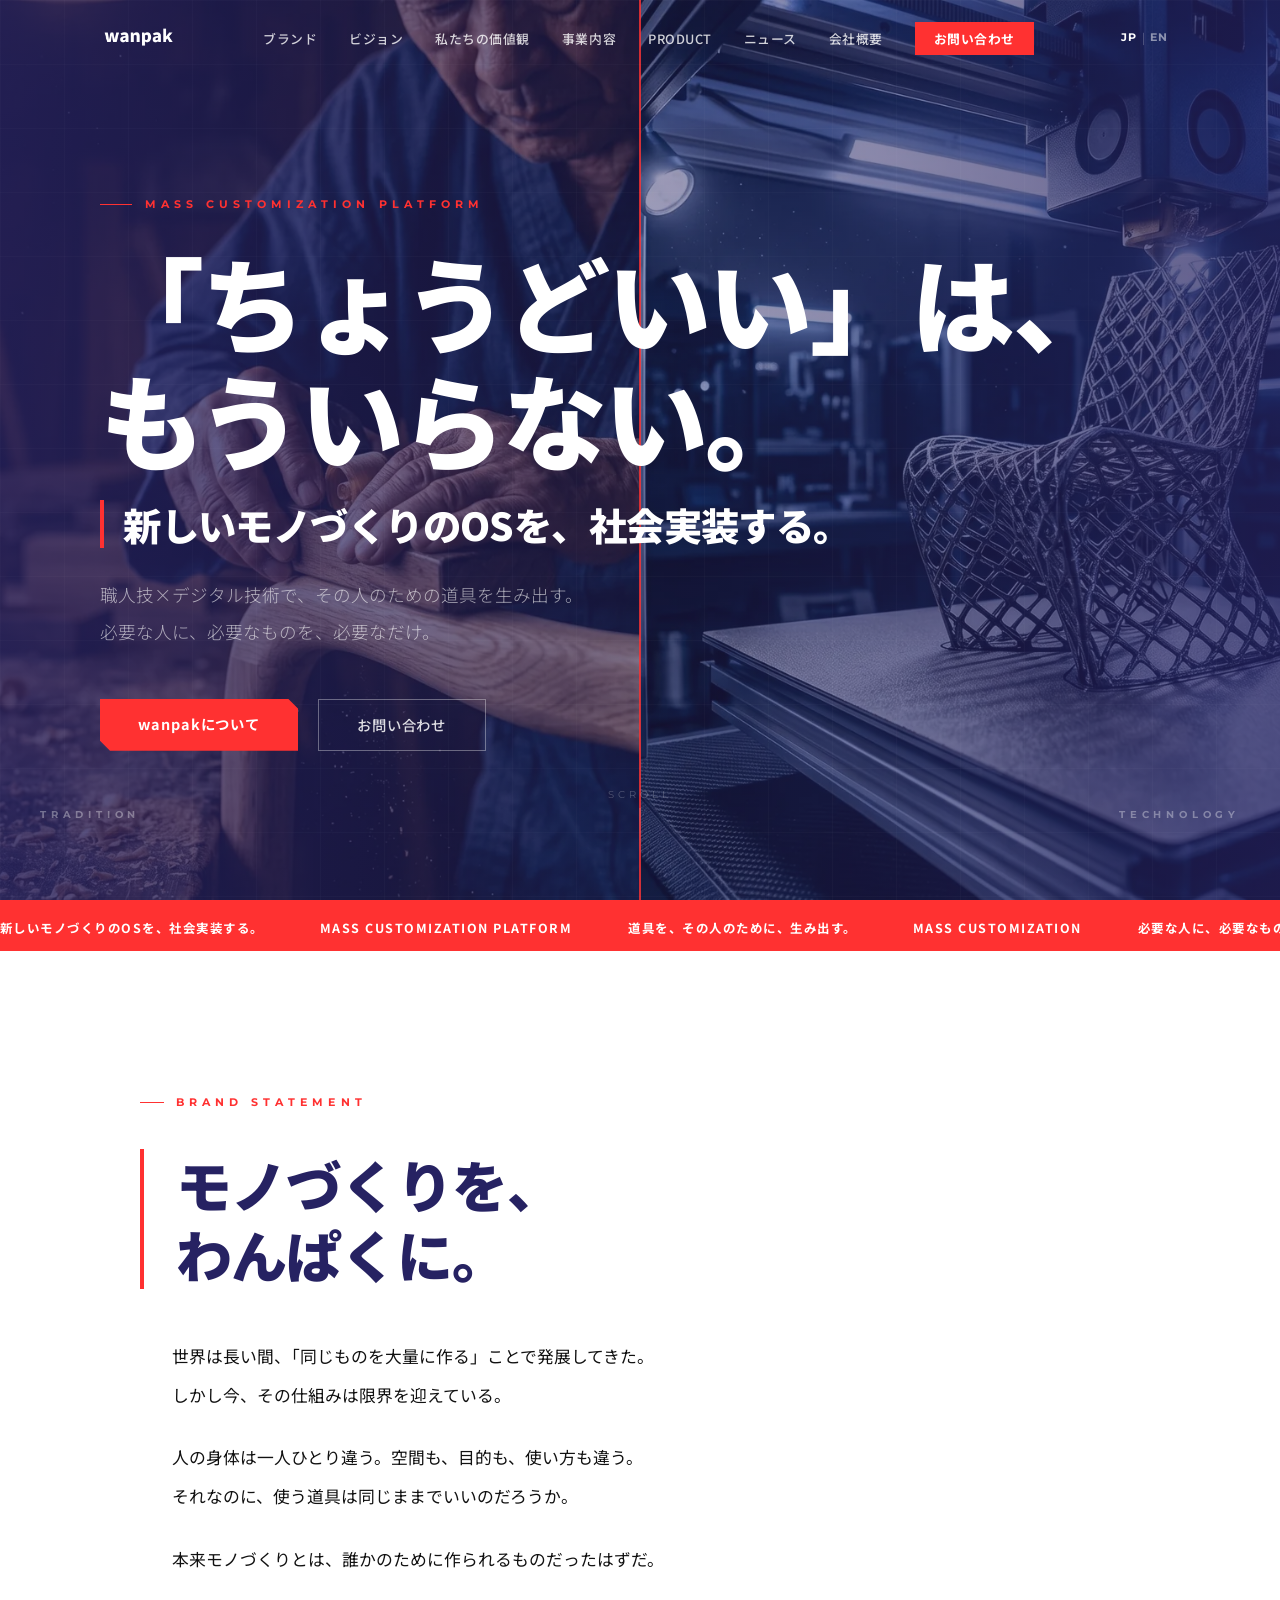
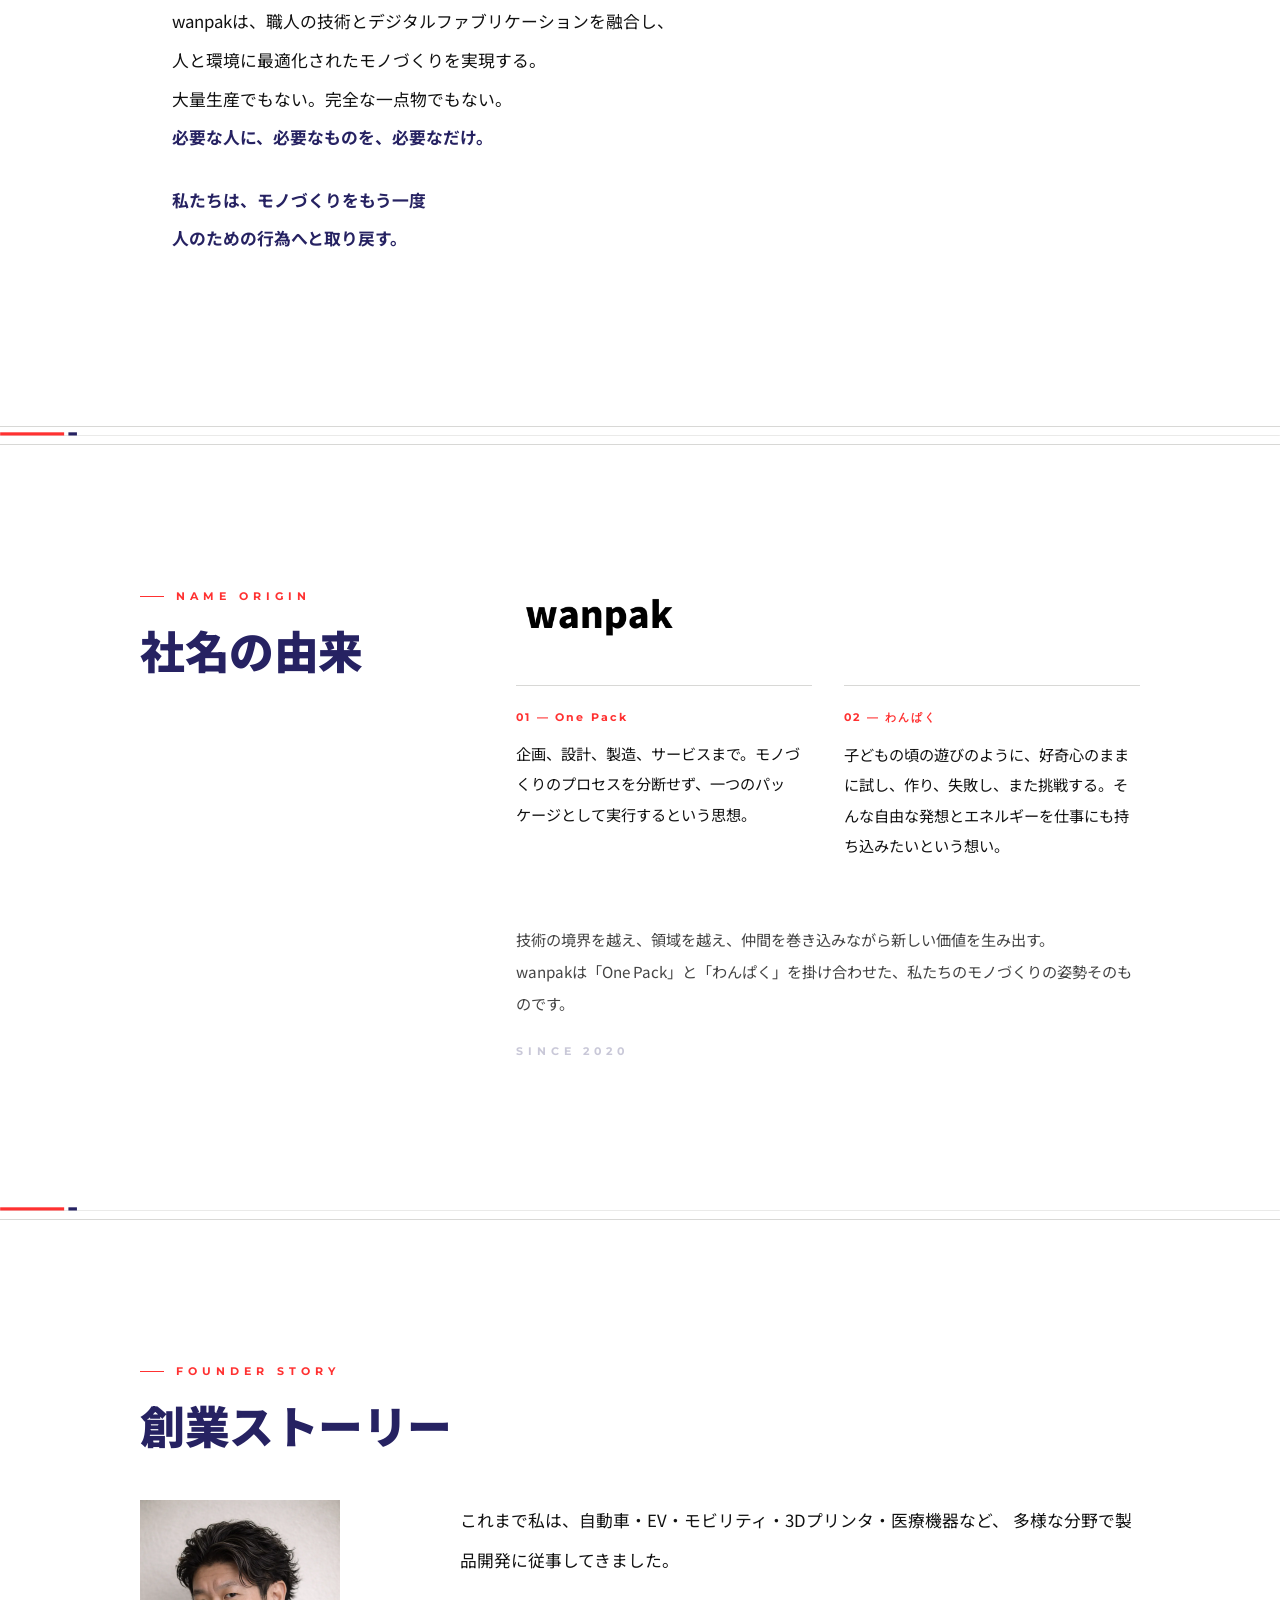
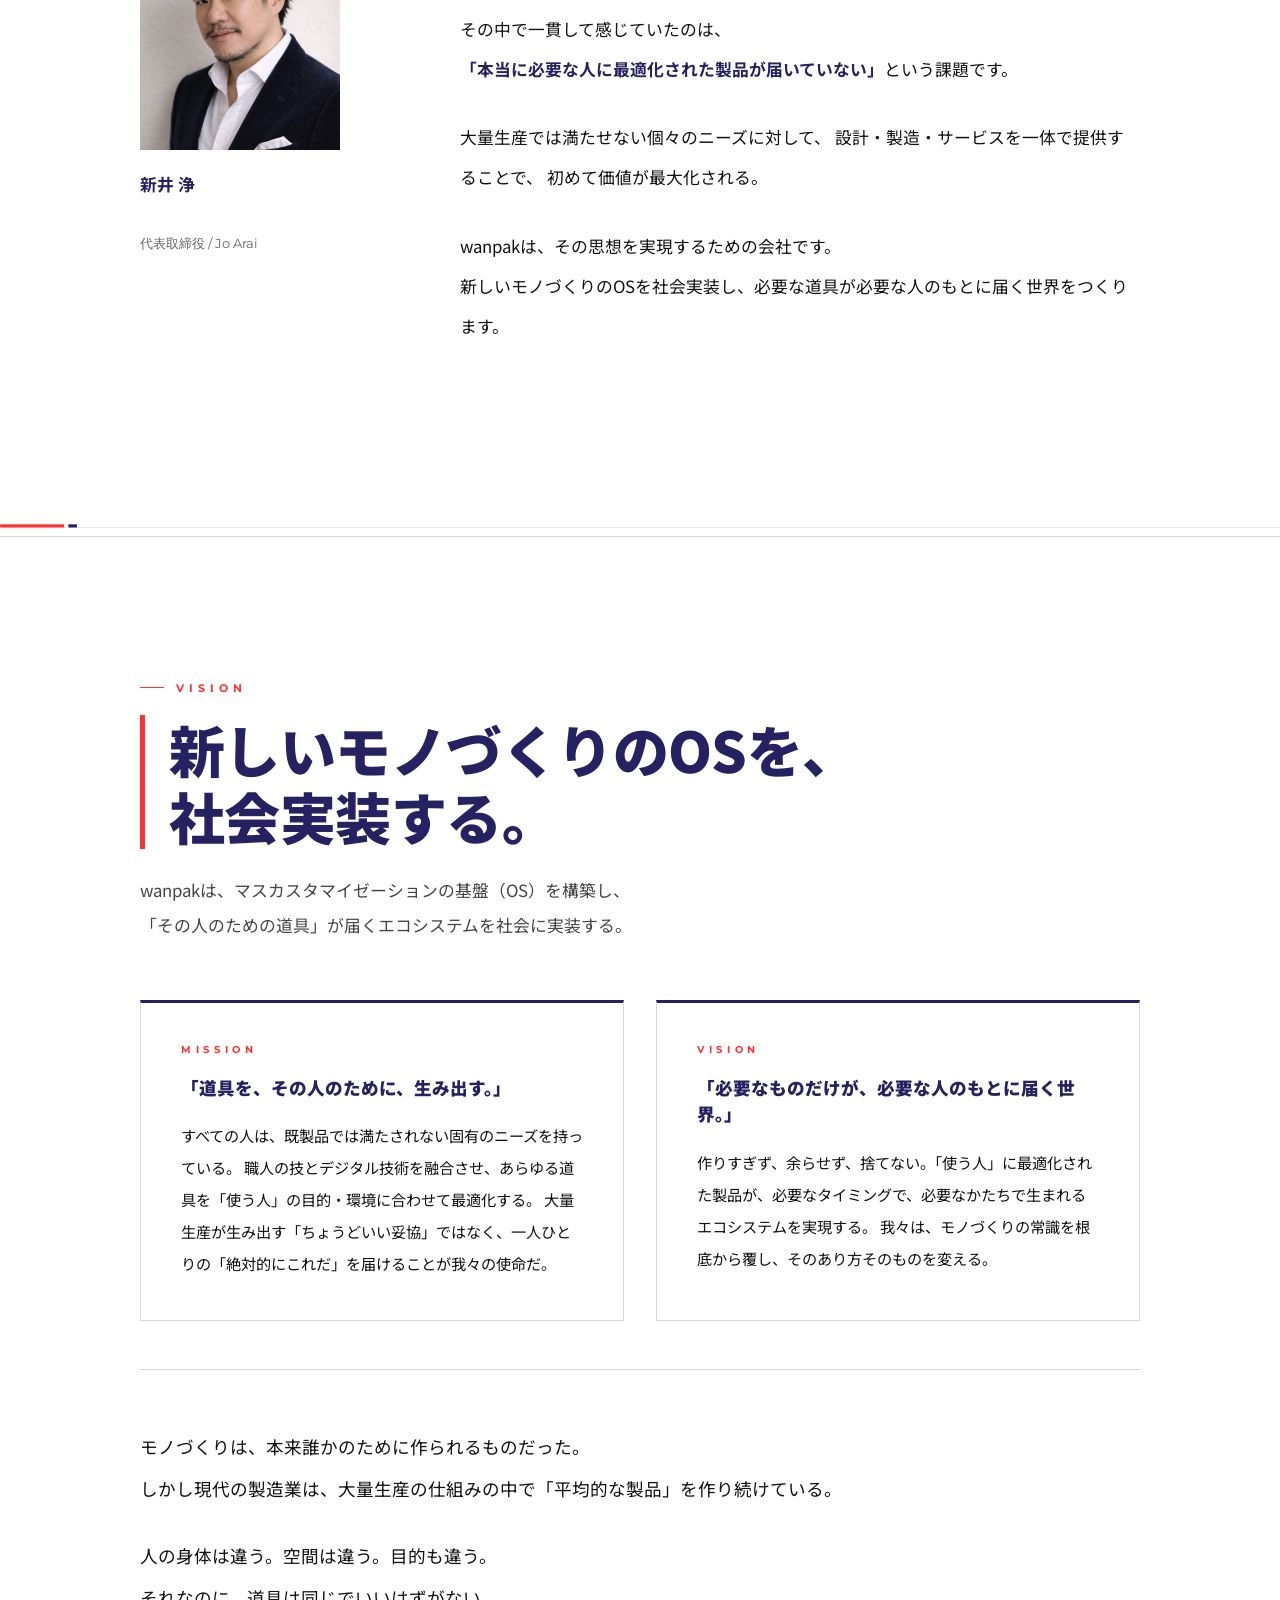
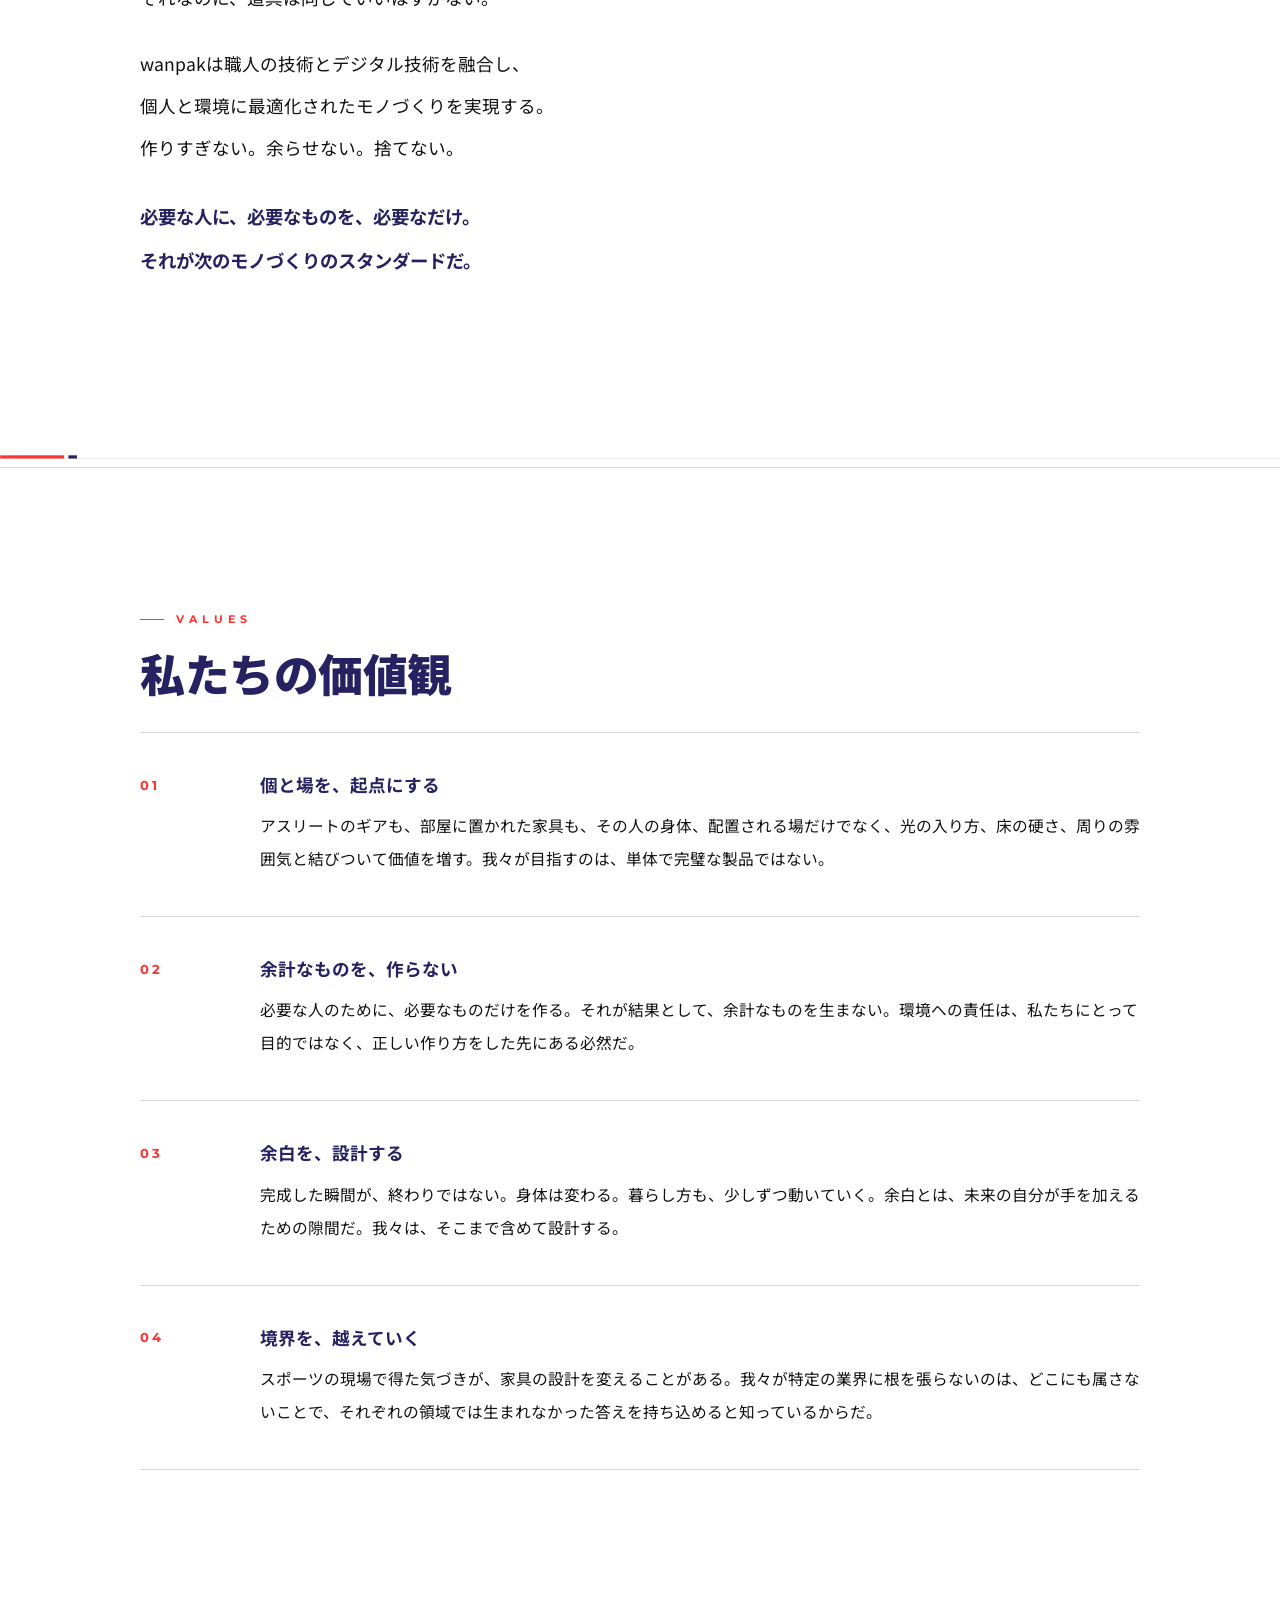
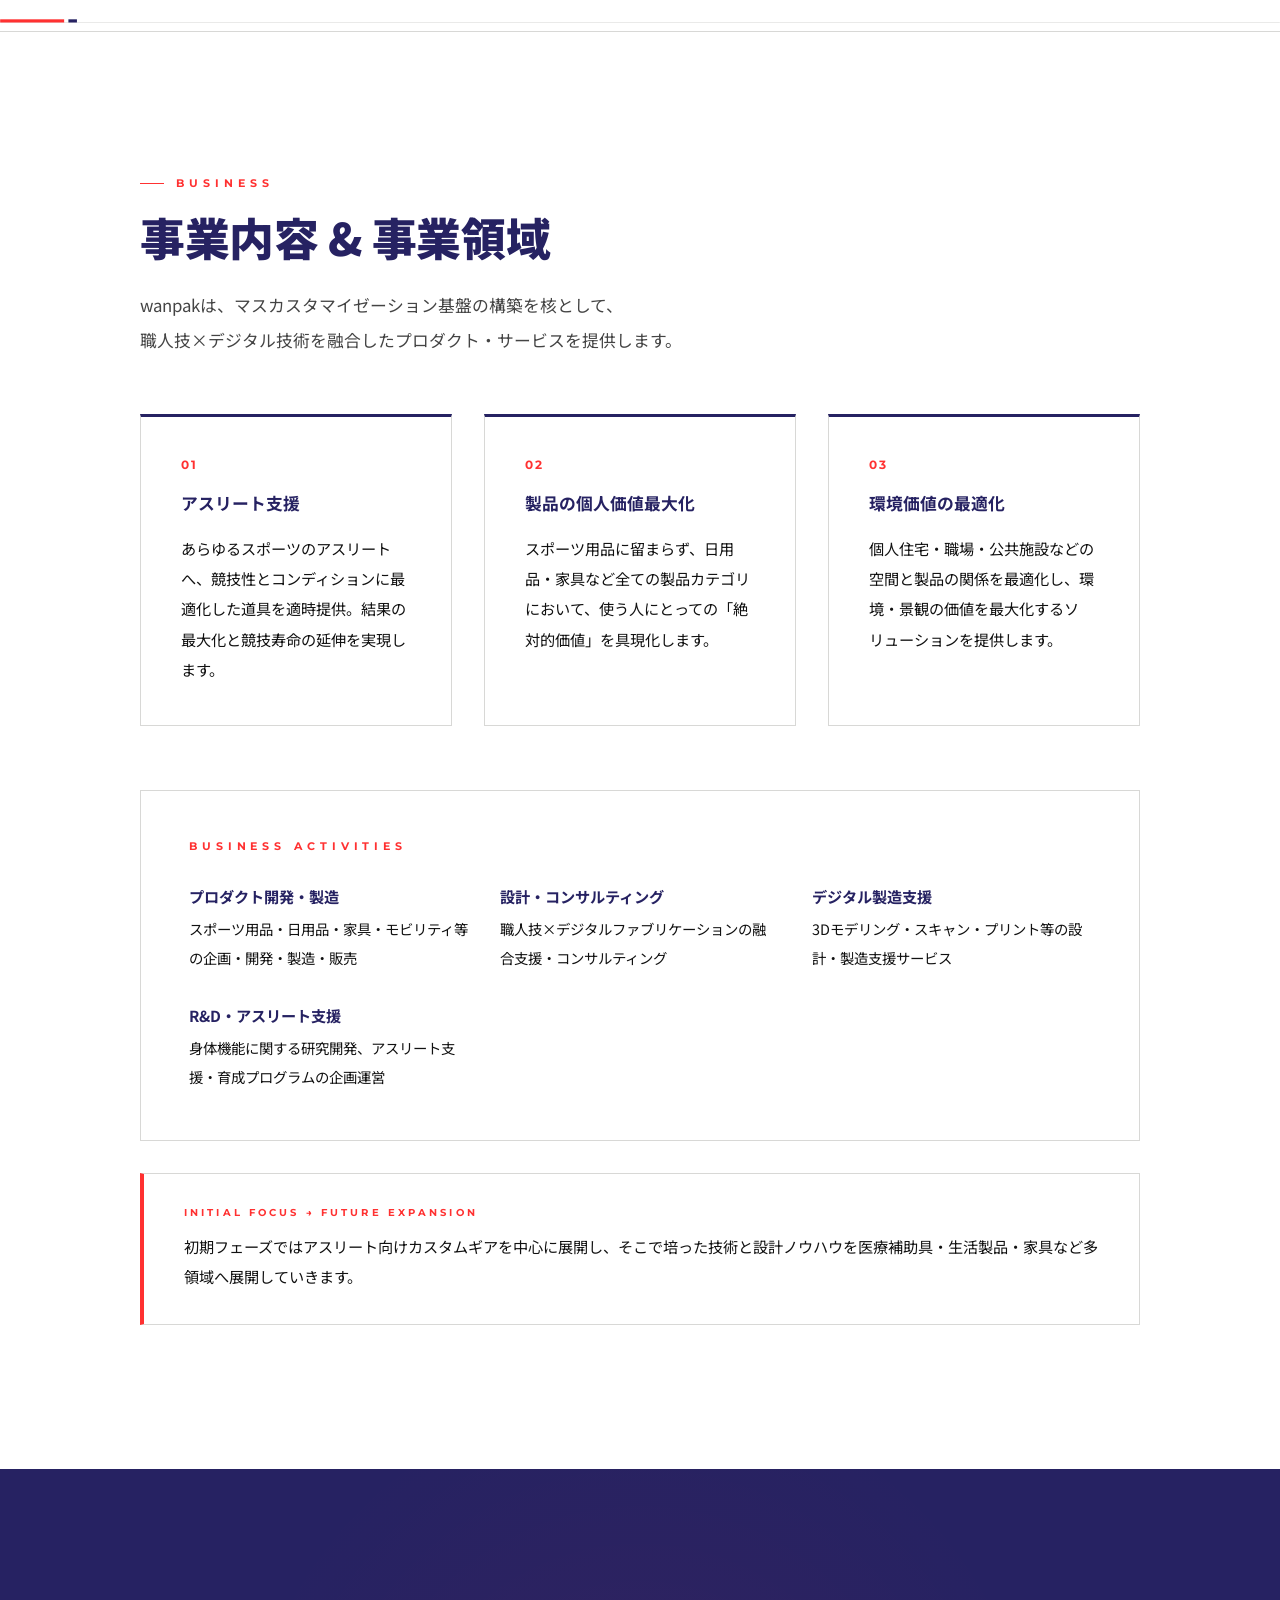
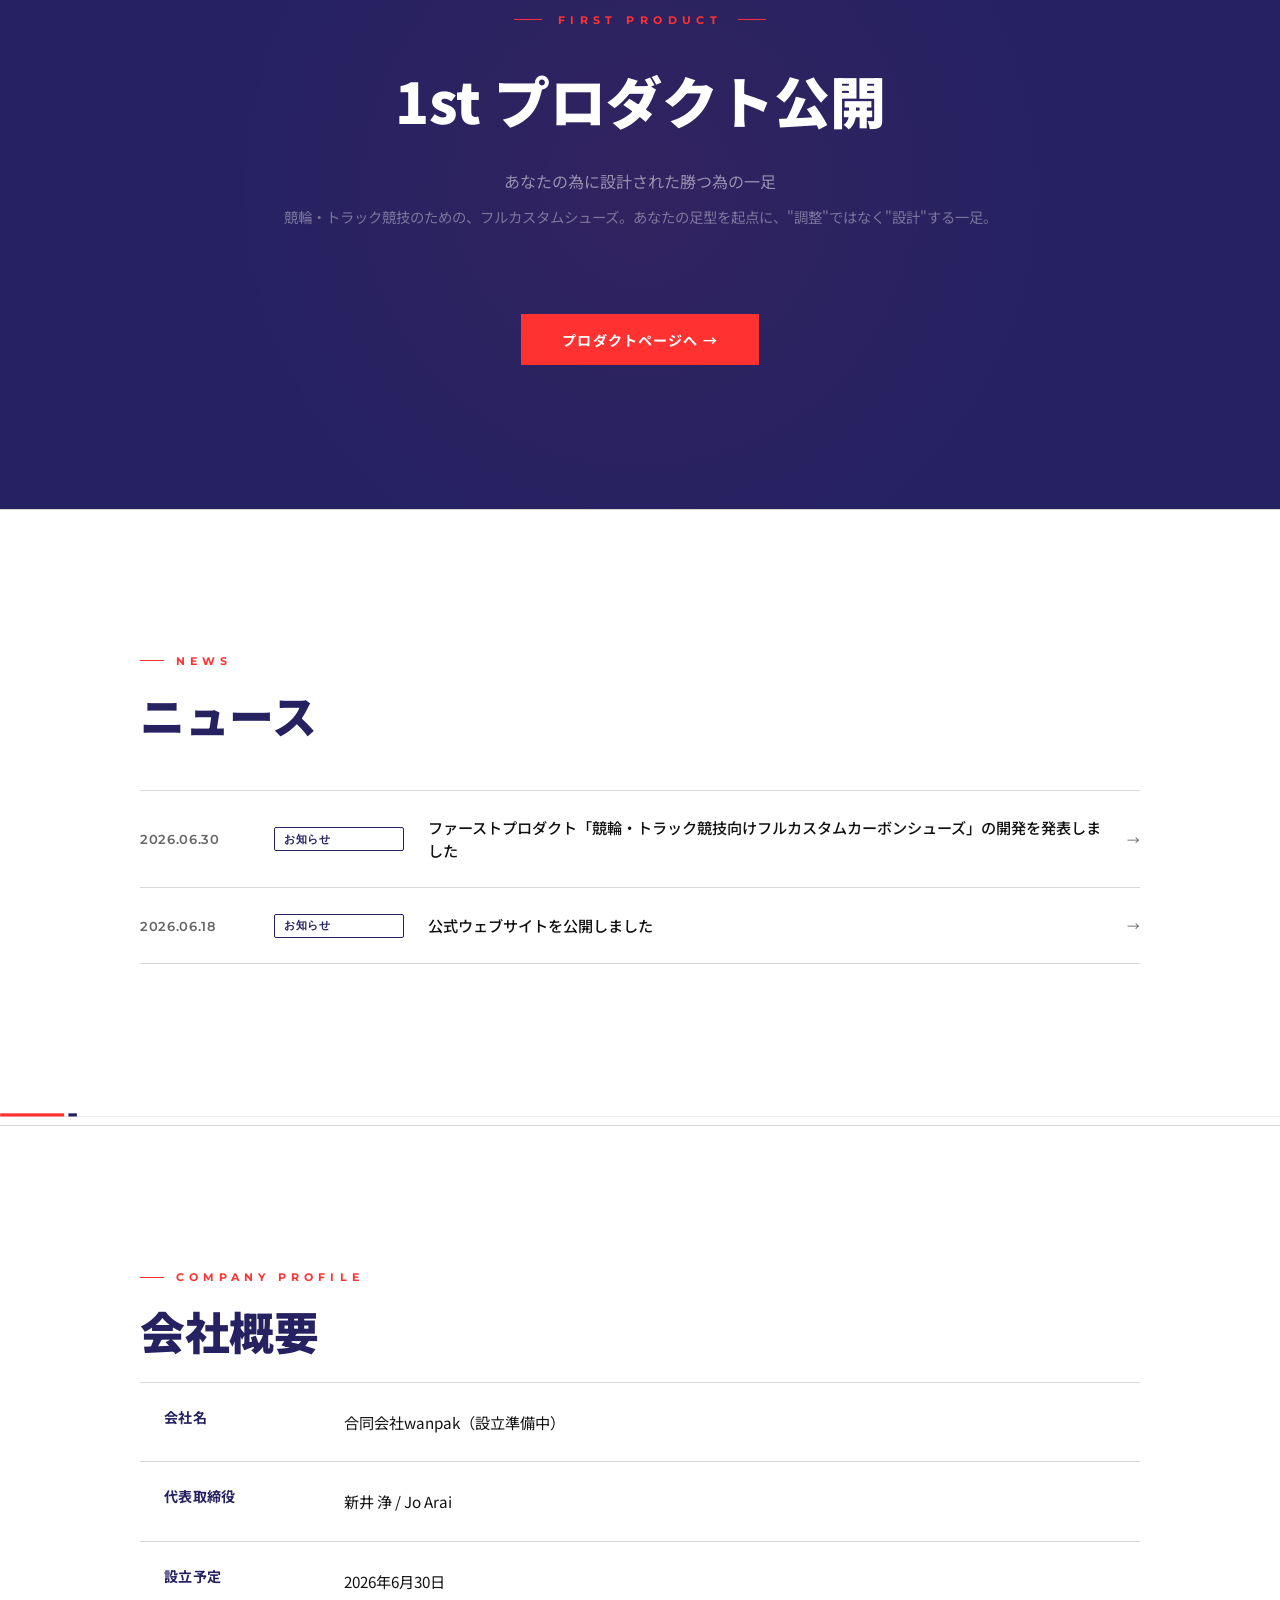
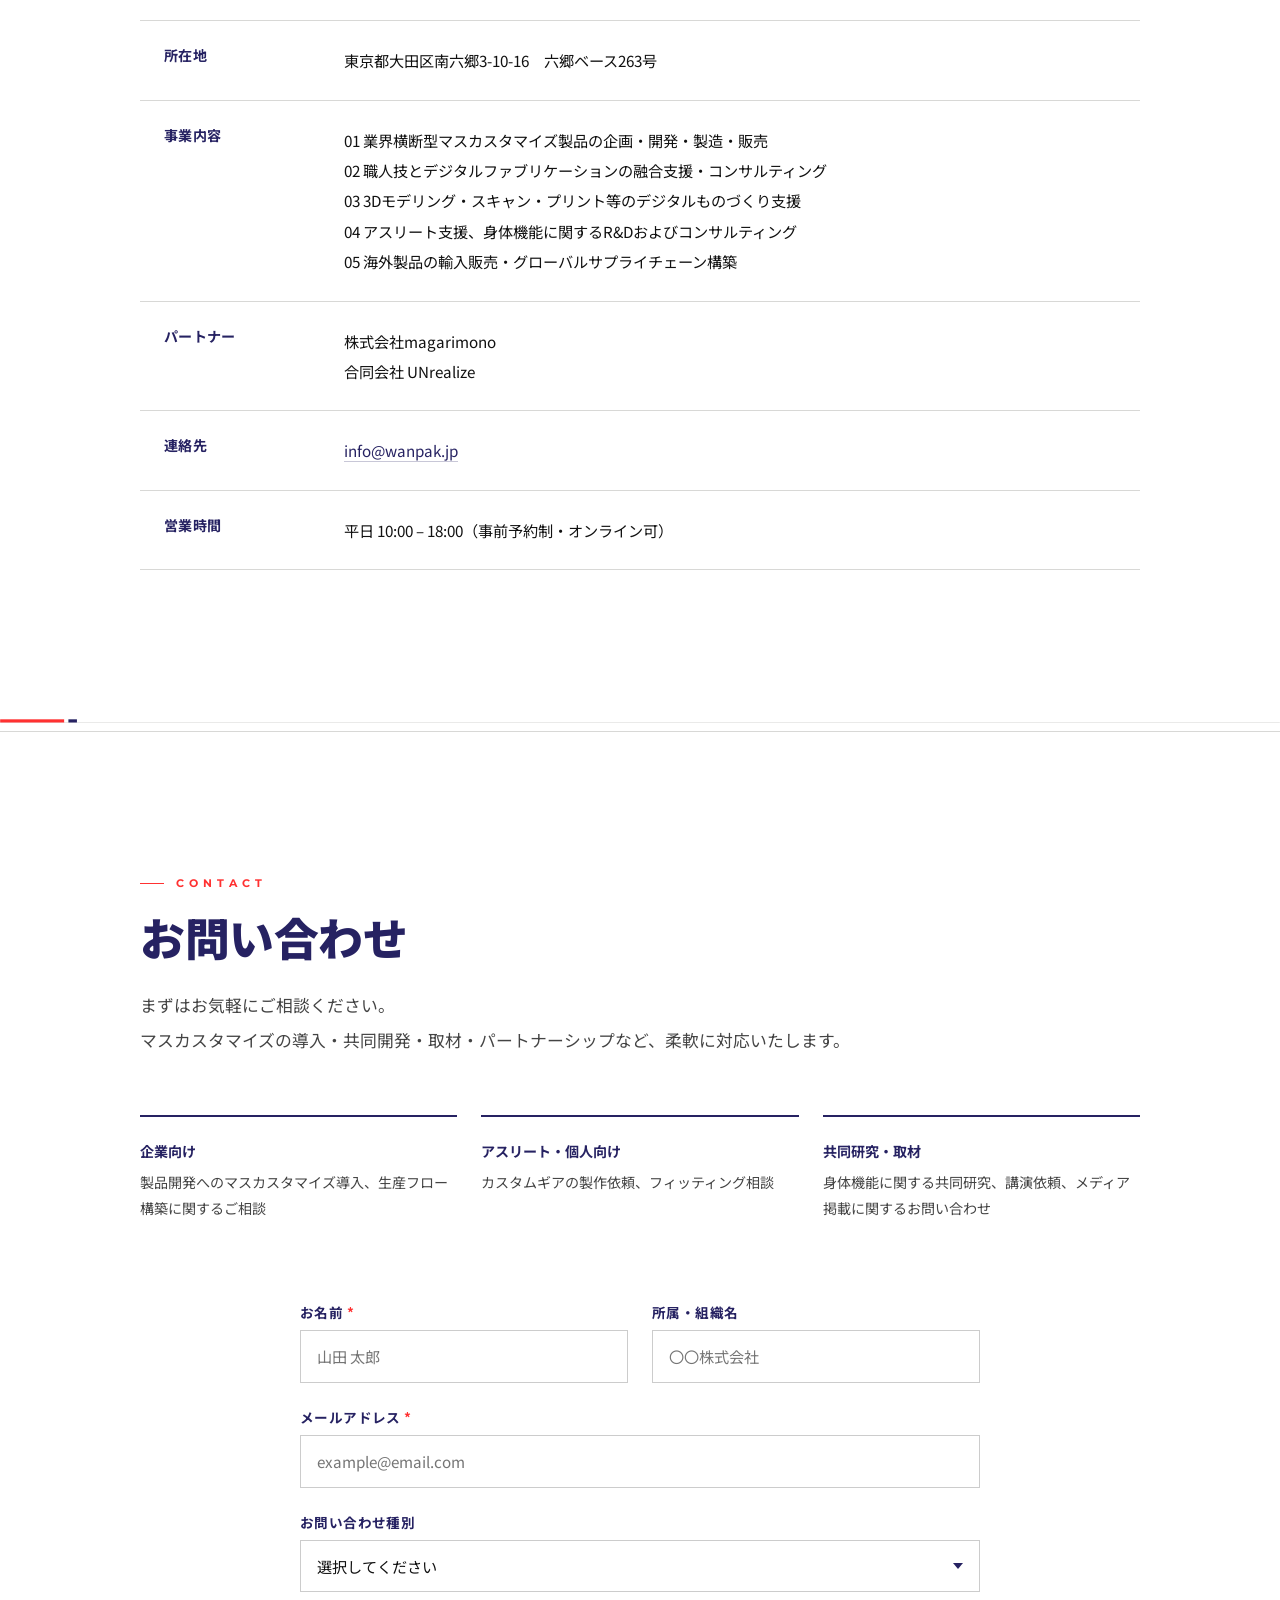
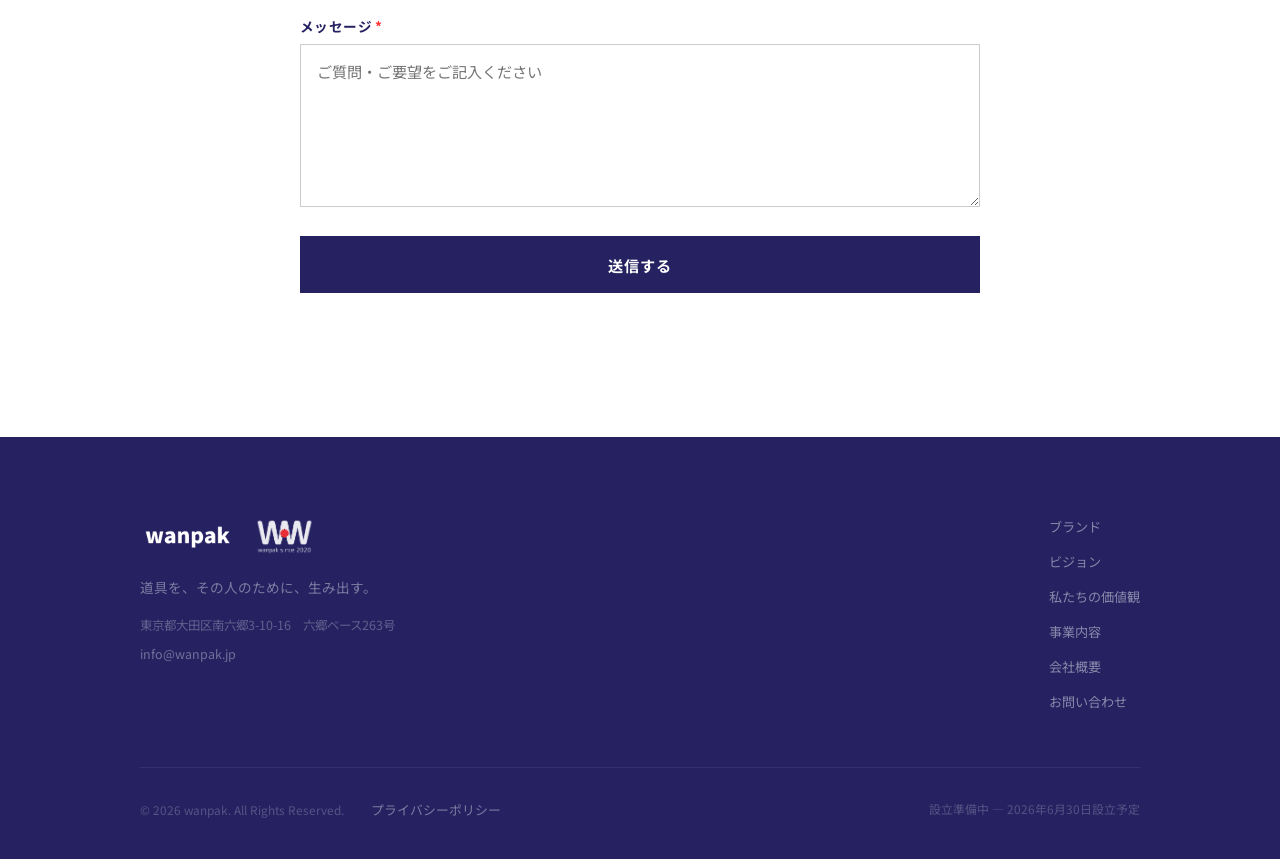
==== commit 8f2d9083: "dev: teaserテキストをmainと整合（6月→7月19日） JP/ENともにカウントダウン下のteaserテキストを 「2026年6月の設立とともに公開予定」→「2026年7月19日 公開予定" ====
--- a/index.html
+++ b/index.html
@@ -5,10 +5,7 @@
   <meta name="viewport" content="width=device-width, initial-scale=1.0">
   <title>wanpak | 道具を、その人のために、生み出す。</title>
   <meta name="description" content="wanpakは、マスカスタマイゼーションで「その人のための道具」を生み出す会社です。職人技×デジタル技術で、必要な人に、必要なものを、必要なだけ。2026年6月設立予定。">
-  <link rel="canonical" href="https://wanpak.jp/">
-  <link rel="alternate" hreflang="ja" href="https://wanpak.jp/">
-  <link rel="alternate" hreflang="en" href="https://wanpak.jp/en/">
-  <link rel="alternate" hreflang="x-default" href="https://wanpak.jp/">
+  <meta name="robots" content="noindex, nofollow">
   <meta property="og:title" content="wanpak | 道具を、その人のために、生み出す。">
   <meta property="og:description" content="「ちょうどいい」は、もういらない。wanpakは、マスカスタマイゼーションで個人に最適化された道具を届ける会社です。">
   <meta property="og:type" content="website">
@@ -404,7 +401,7 @@
             <span class="cd-unit">SECS</span>
           </div>
         </div>
-        <div class="cd-date">2026.07.19</div>
+        <div class="cd-date">2026.06.30</div>
       </div>
       <button id="btn-subscribe" class="btn-teaser" type="button"
               data-open-text="続報を受け取る →"
@@ -460,6 +457,12 @@
           <span class="news-arrow">→</span>
         </button>
         -->
+        <button class="news-item reveal" data-modal="news-02">
+          <time class="news-date">2026.06.30</time>
+          <span class="news-tag">お知らせ</span>
+          <h3 class="news-title">ファーストプロダクト「競輪・トラック競技向けフルカスタムカーボンシューズ」の開発を発表しました</h3>
+          <span class="news-arrow">→</span>
+        </button>
         <button class="news-item reveal" data-modal="news-01">
           <time class="news-date">2026.06.18</time>
           <span class="news-tag">お知らせ</span>
@@ -601,6 +604,19 @@
   </div>
 
   <!-- ===== NEWS ARTICLE TEMPLATES ===== -->
+  <template id="news-02">
+    <div class="nmt-tag">お知らせ</div>
+    <time class="nmt-date">2026年6月30日</time>
+    <h2 class="nmt-title">ファーストプロダクト「競輪・トラック競技向けフルカスタムカーボンシューズ」の開発を発表しました</h2>
+    <div class="nmt-body">
+      <p>wanpakは、ファーストプロダクトとして<strong>競輪・トラック競技向けの完全カスタムカーボンシューズ</strong>の開発を進めていることを発表します。</p>
+      <p>既製品では実現できなかった「調整ではなく、設計する」シューズを目指します。精密計測で捉えた足型と個人の様々な情報をデータ化し、フィット感と剛性感を一足一足仕立てます。あなたの身体の数値が、シューズの全てを決める——それがwanpakの考えるカスタムです。</p>
+      <p>職人の長年にわたるモノづくりの知見と、デジタルファブリケーション技術を融合させ、日本のトップアスリートが競技の舞台で求める性能に応えます。</p>
+      <p><strong>今後のスケジュール</strong><br>2027年より競輪・トラック競技のトップアスリートへの試作提供を経て、2028年より量産・本格受注を開始予定です。</p>
+      <p>詳しくは<a href="/product.html">プロダクトページ</a>をご覧ください。続報のご登録は「続報を受け取る」よりお申し込みください。</p>
+    </div>
+  </template>
+
   <template id="news-01">
     <div class="nmt-tag">お知らせ</div>
     <time class="nmt-date">2026年6月18日</time>
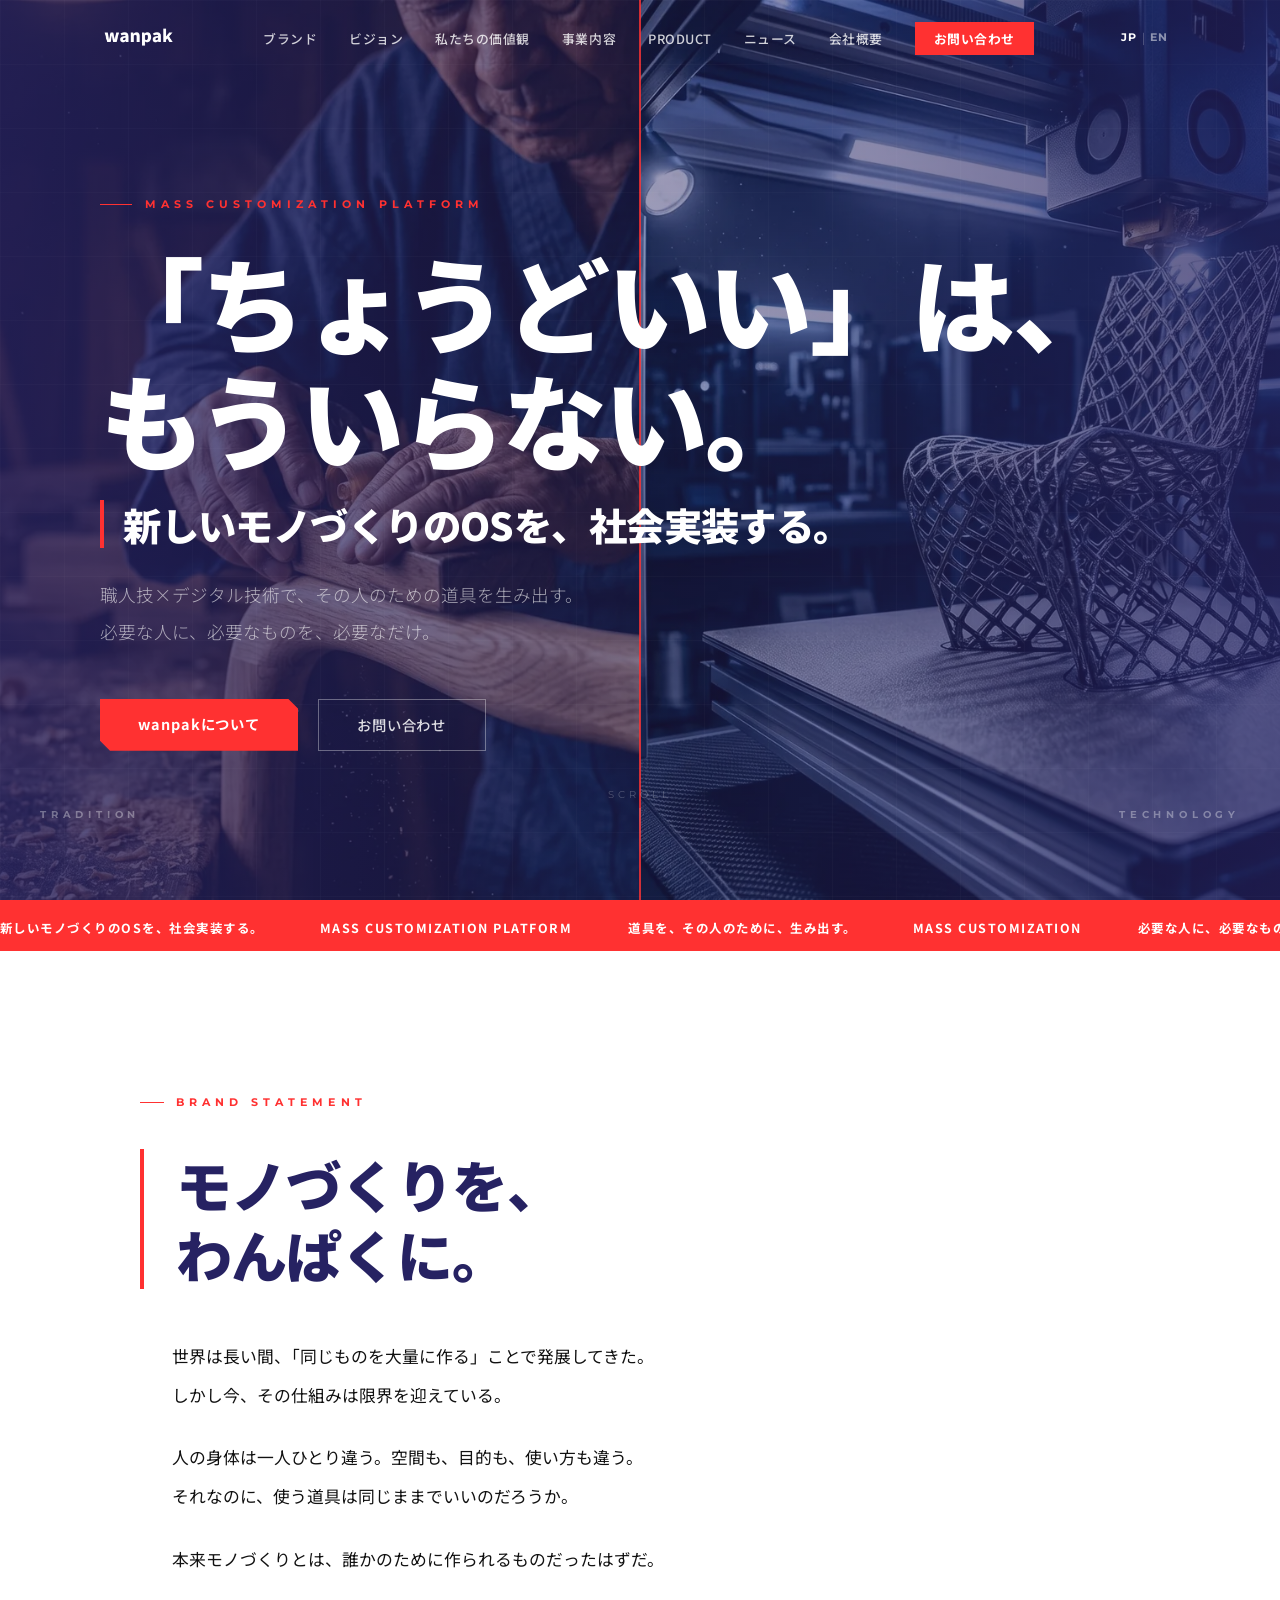
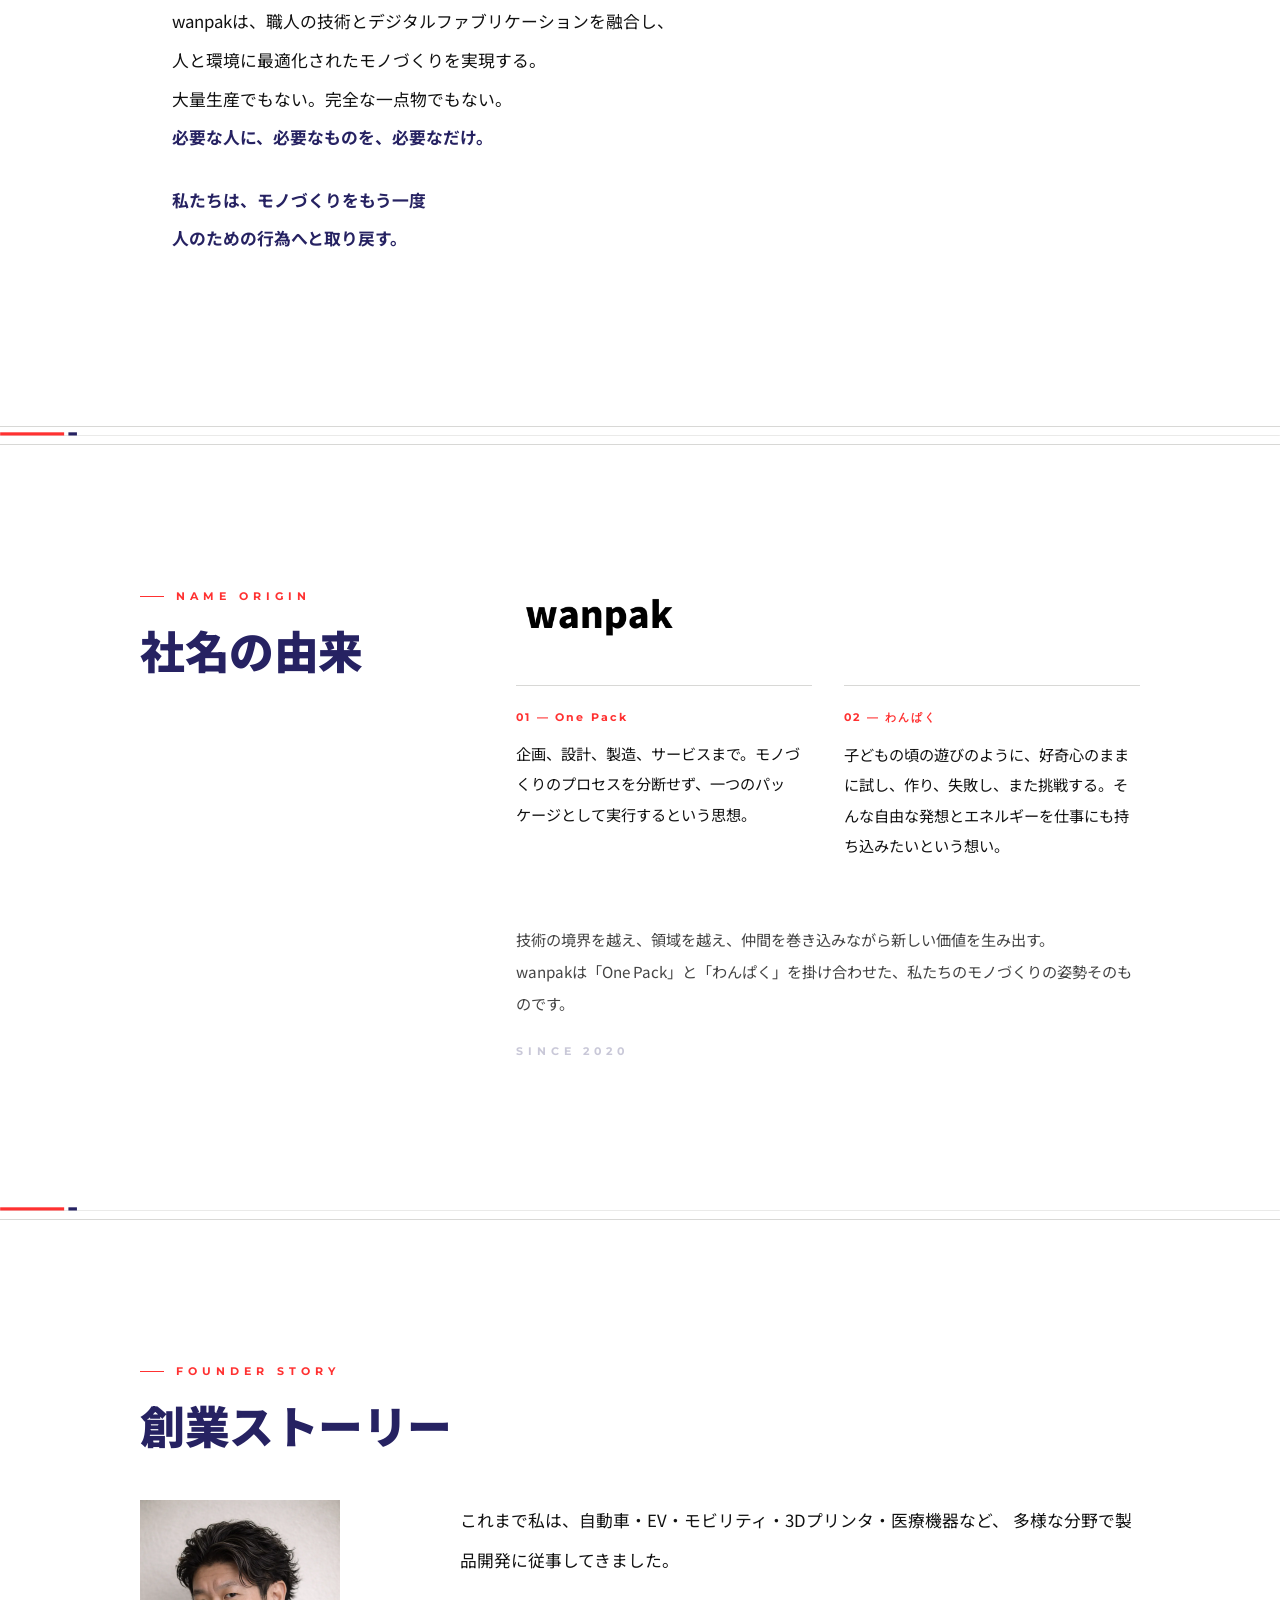
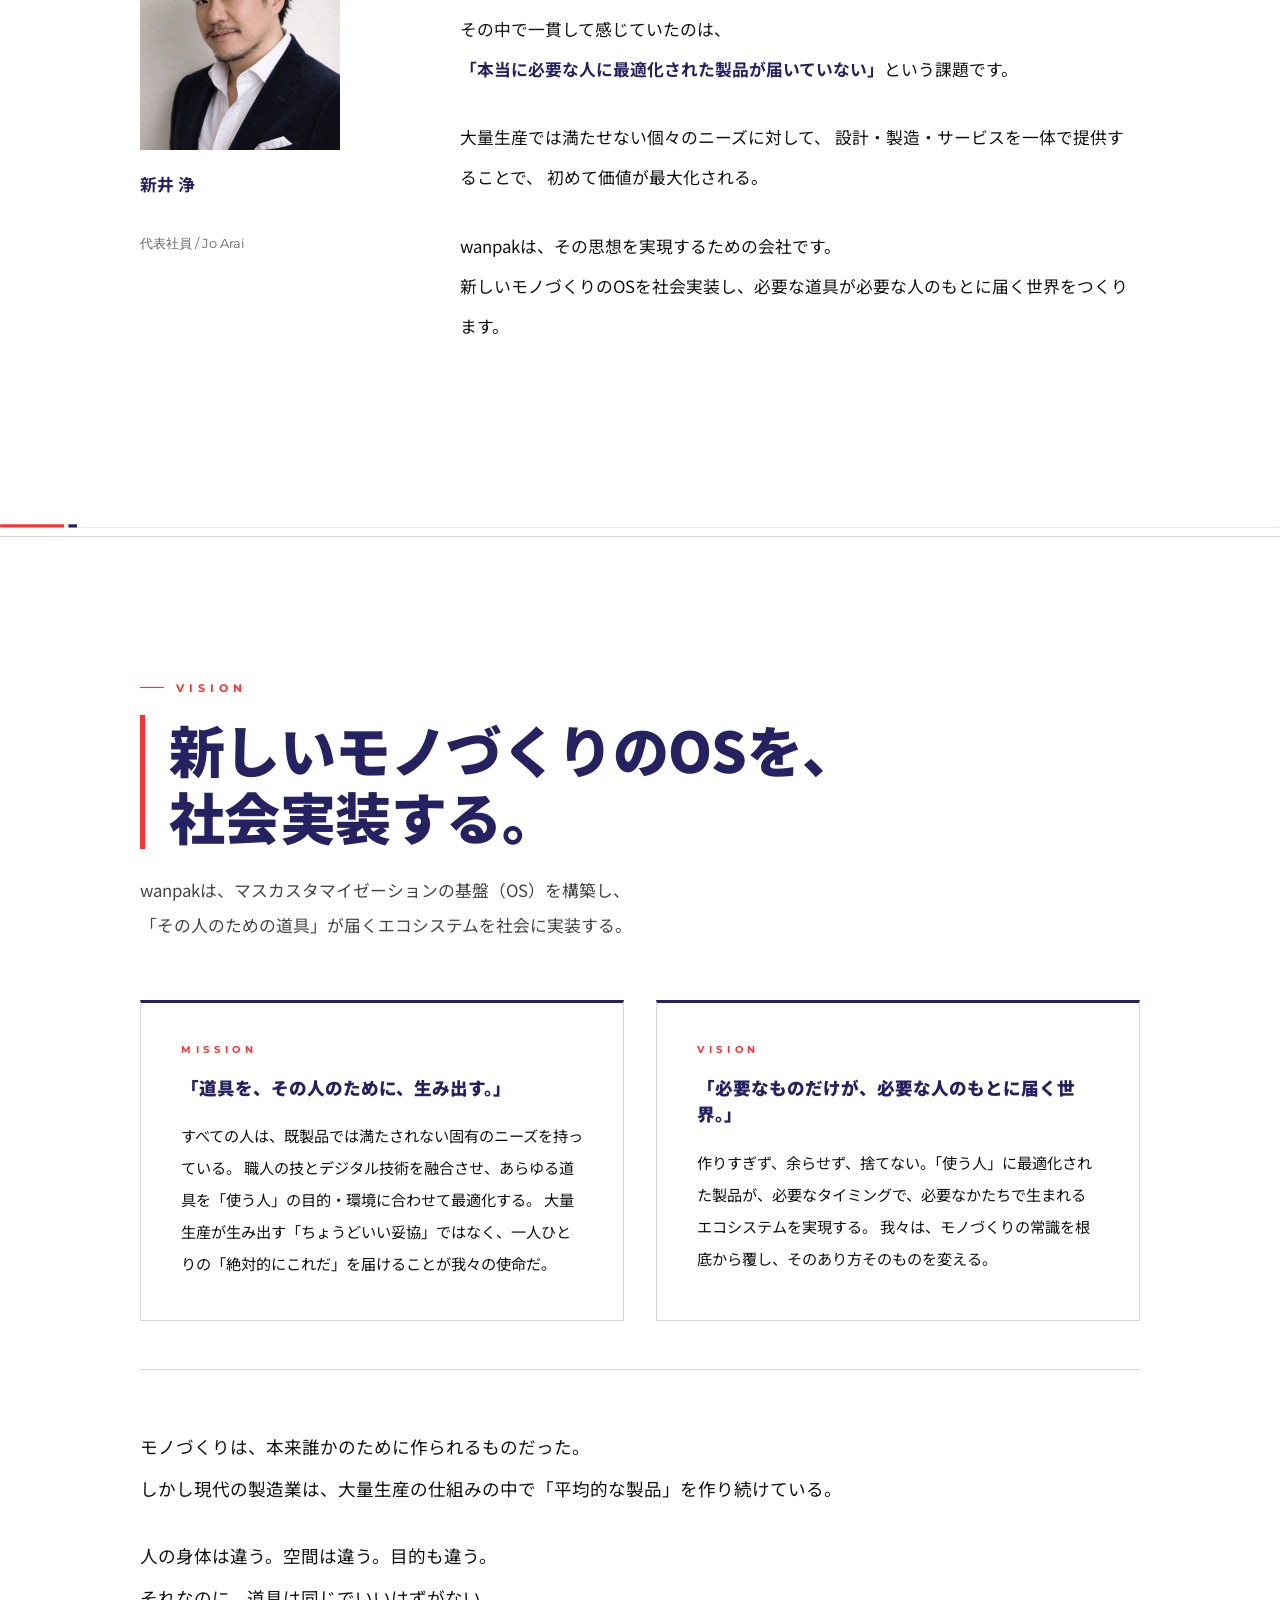
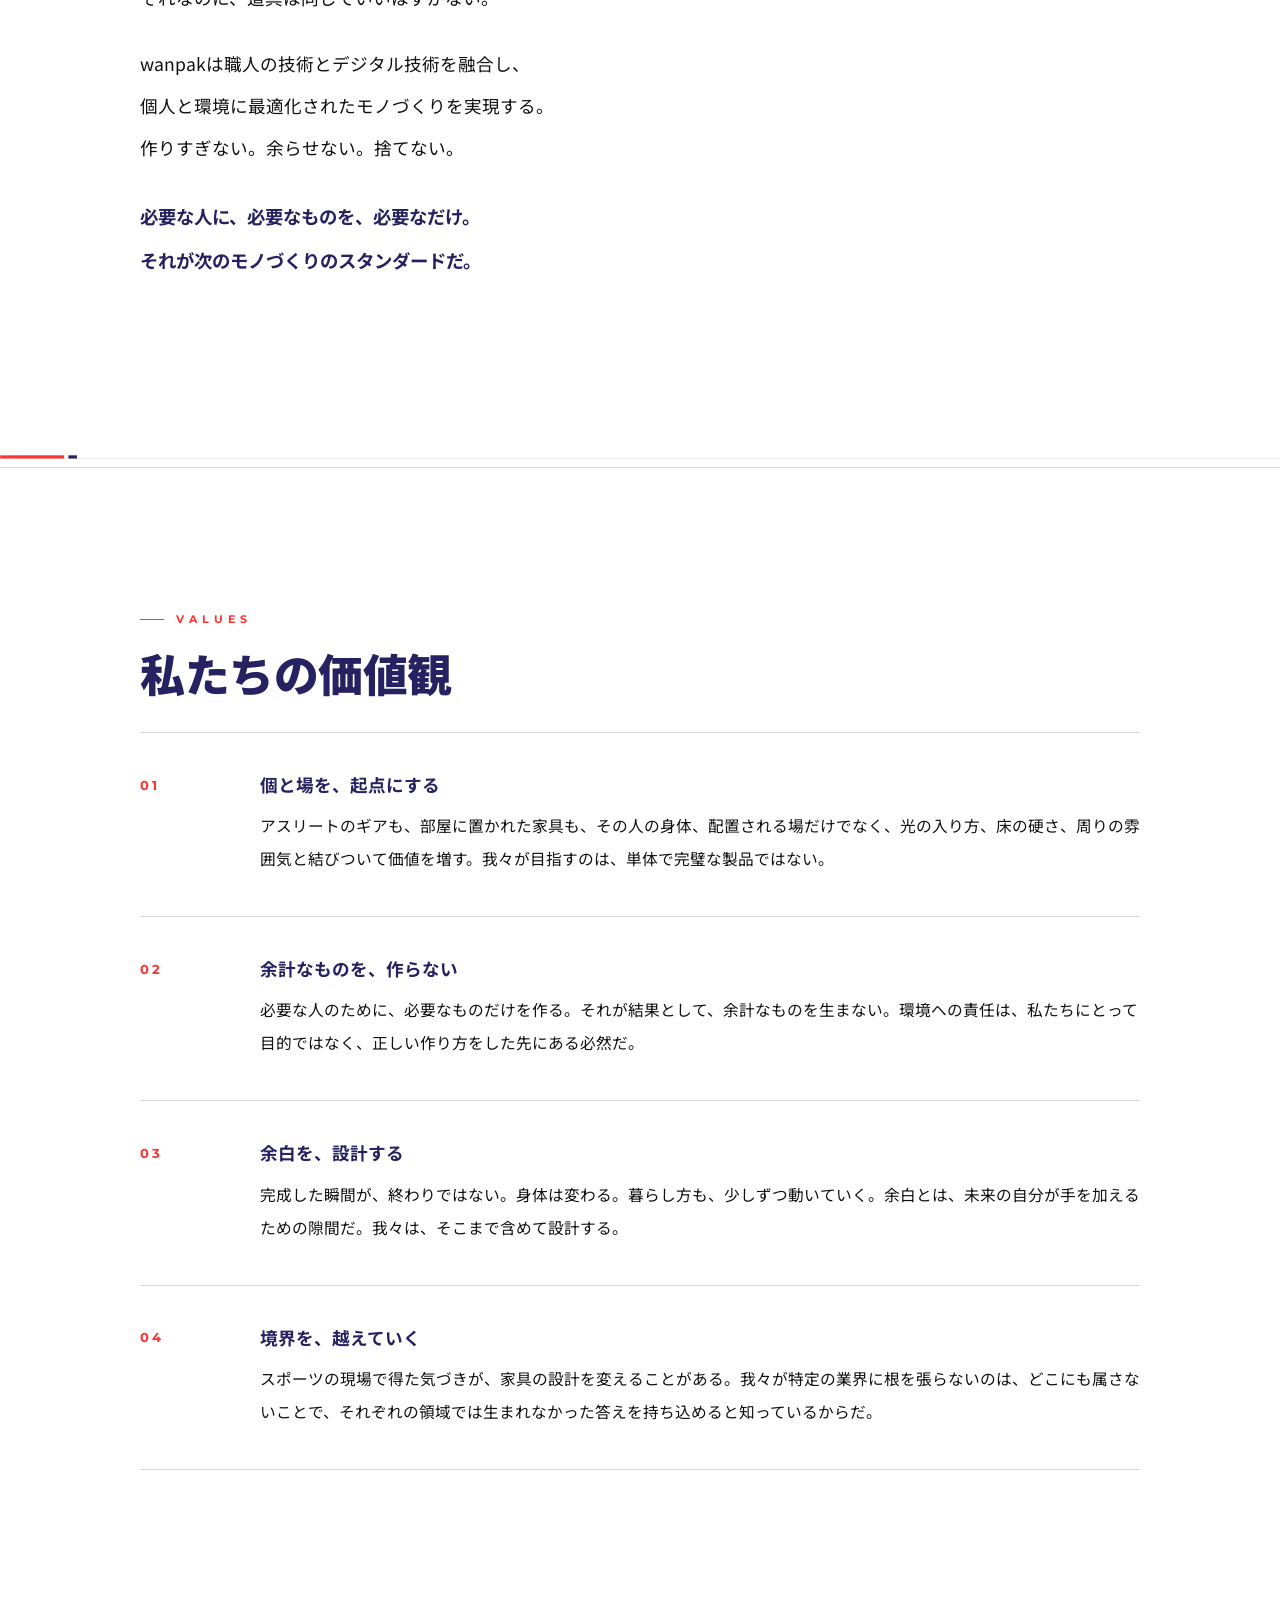
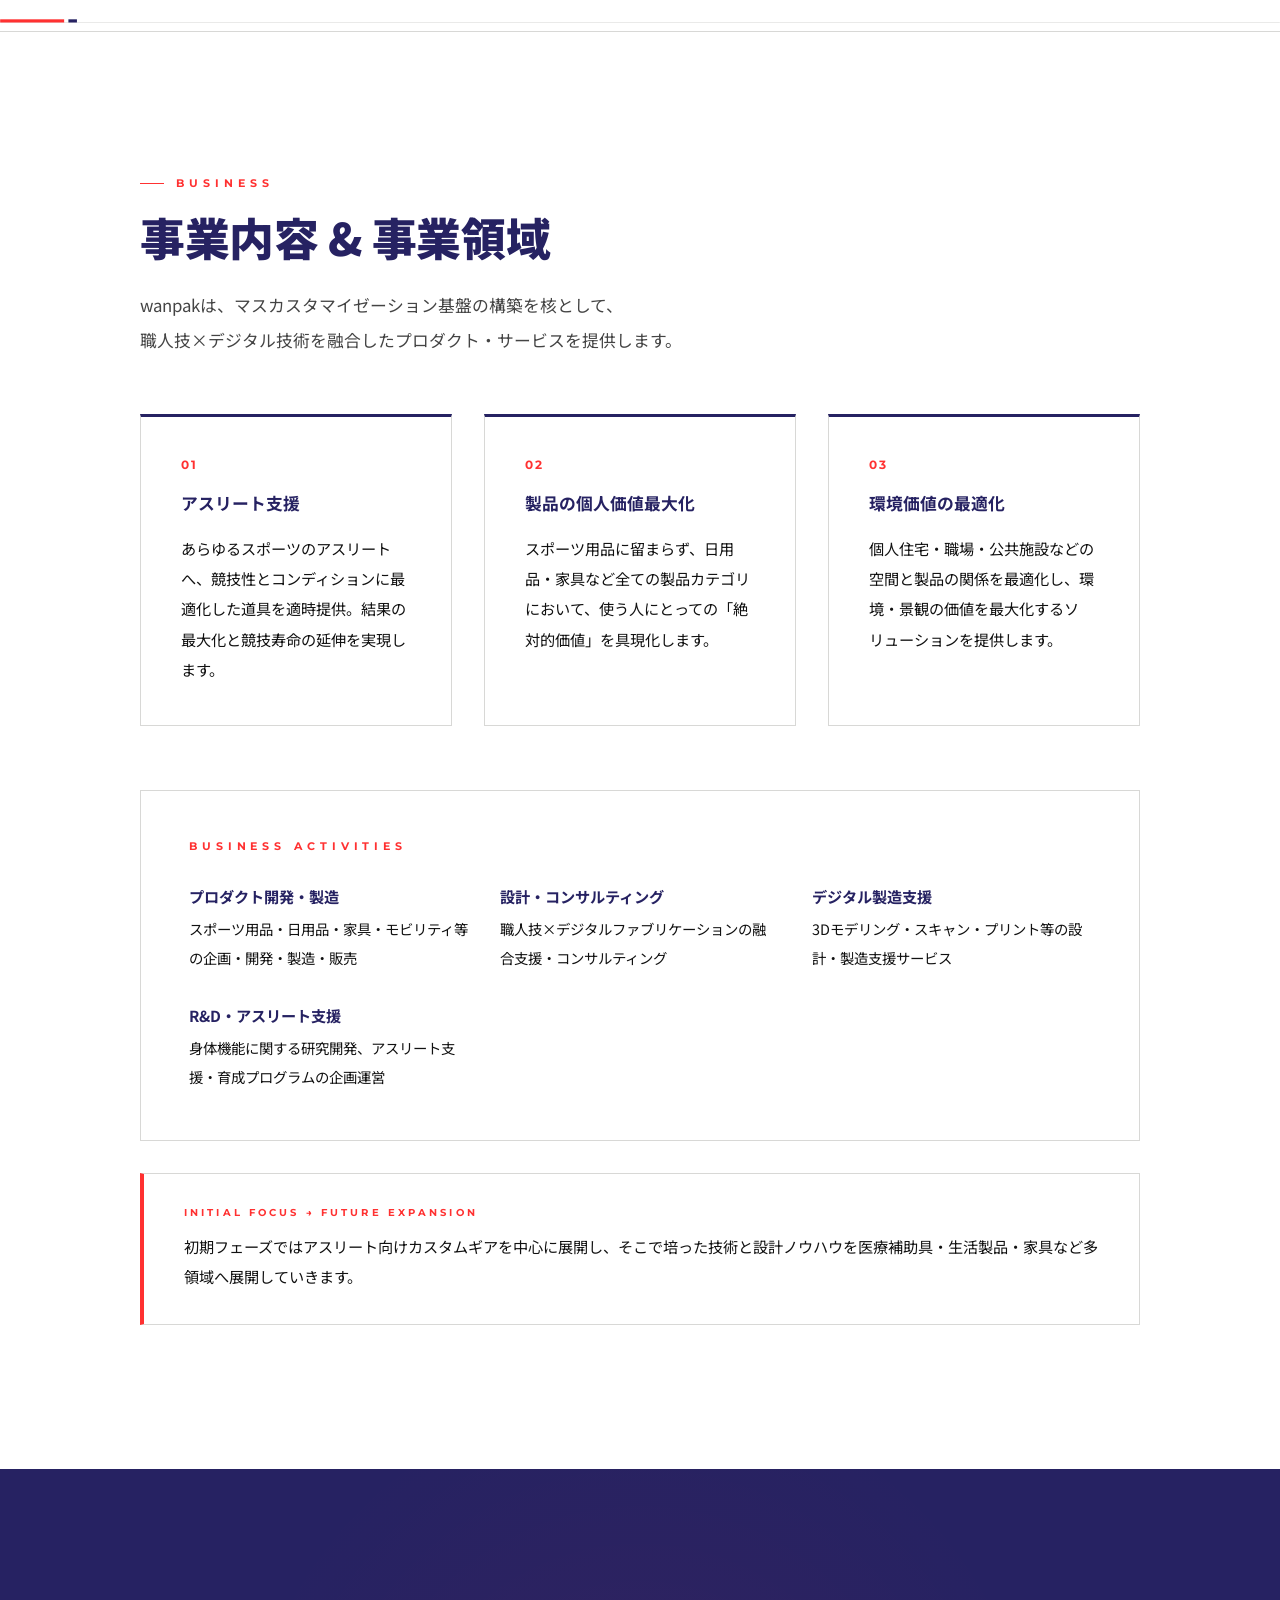
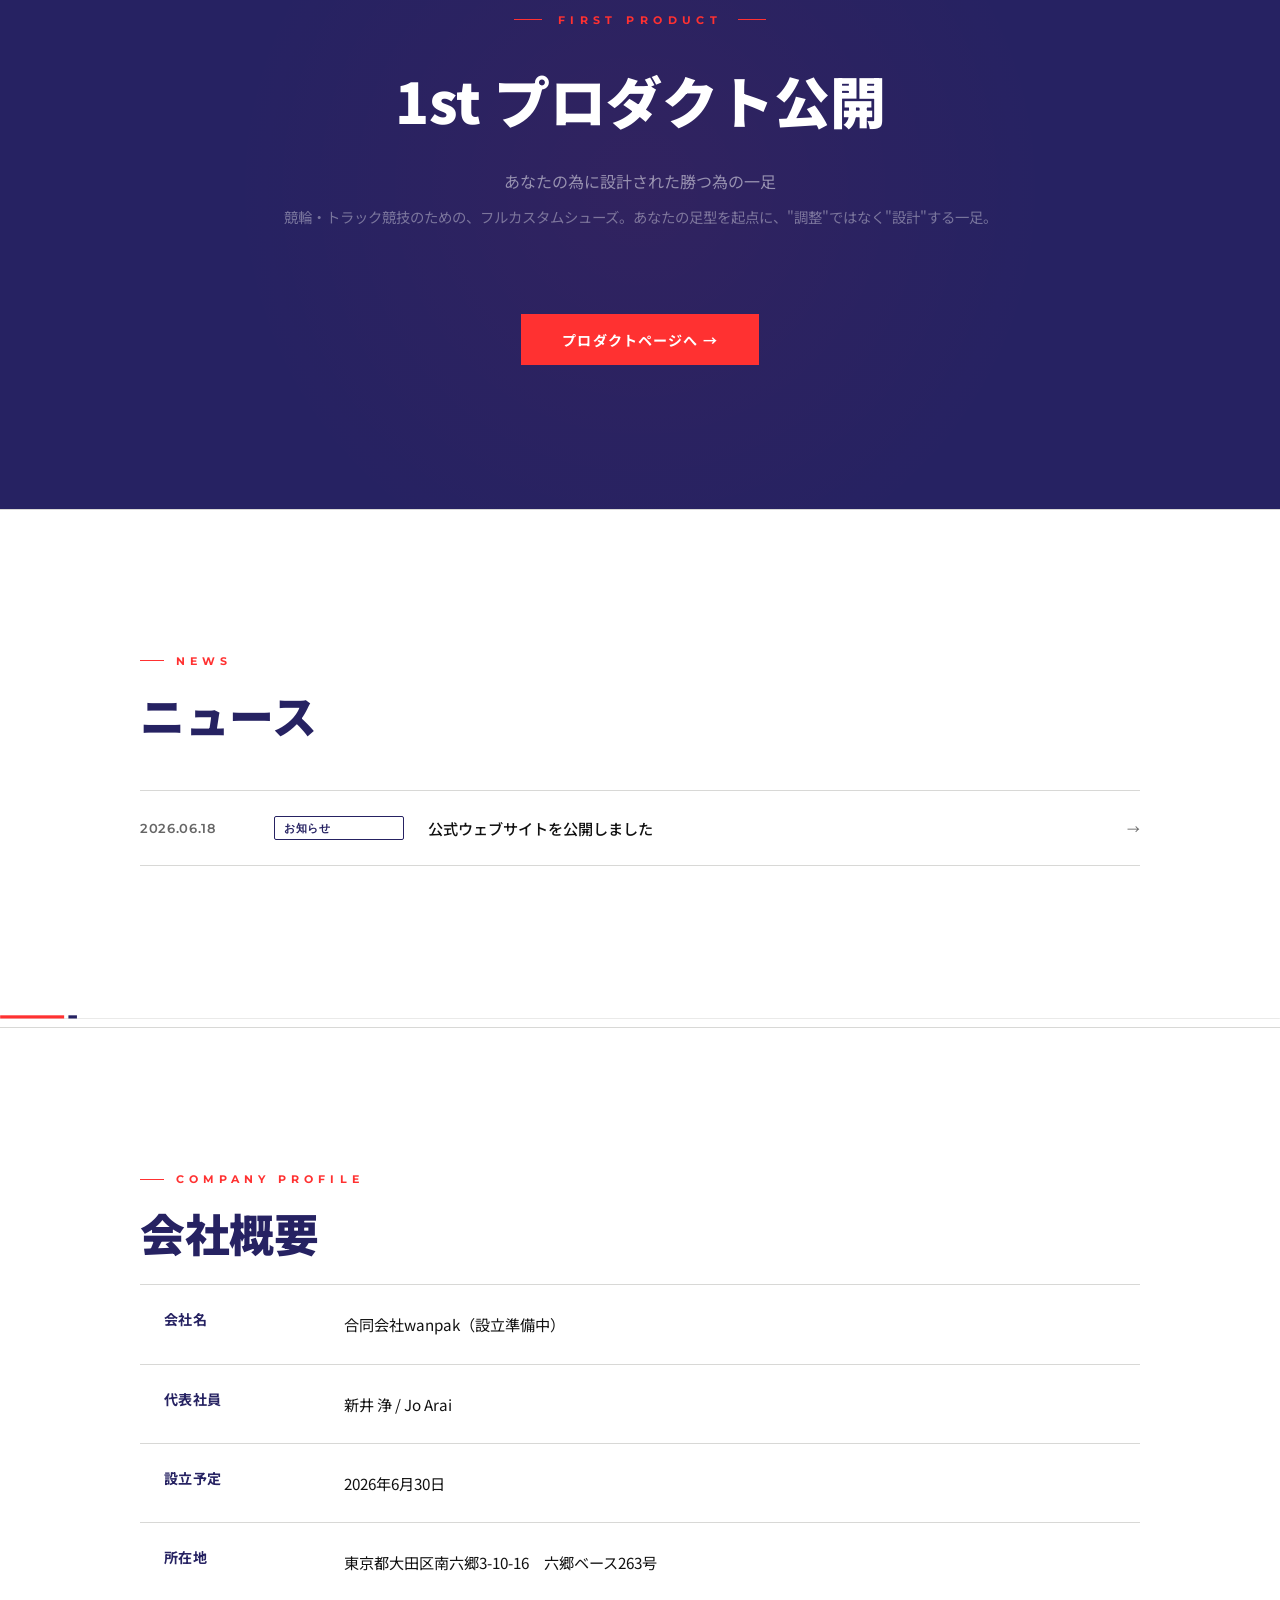
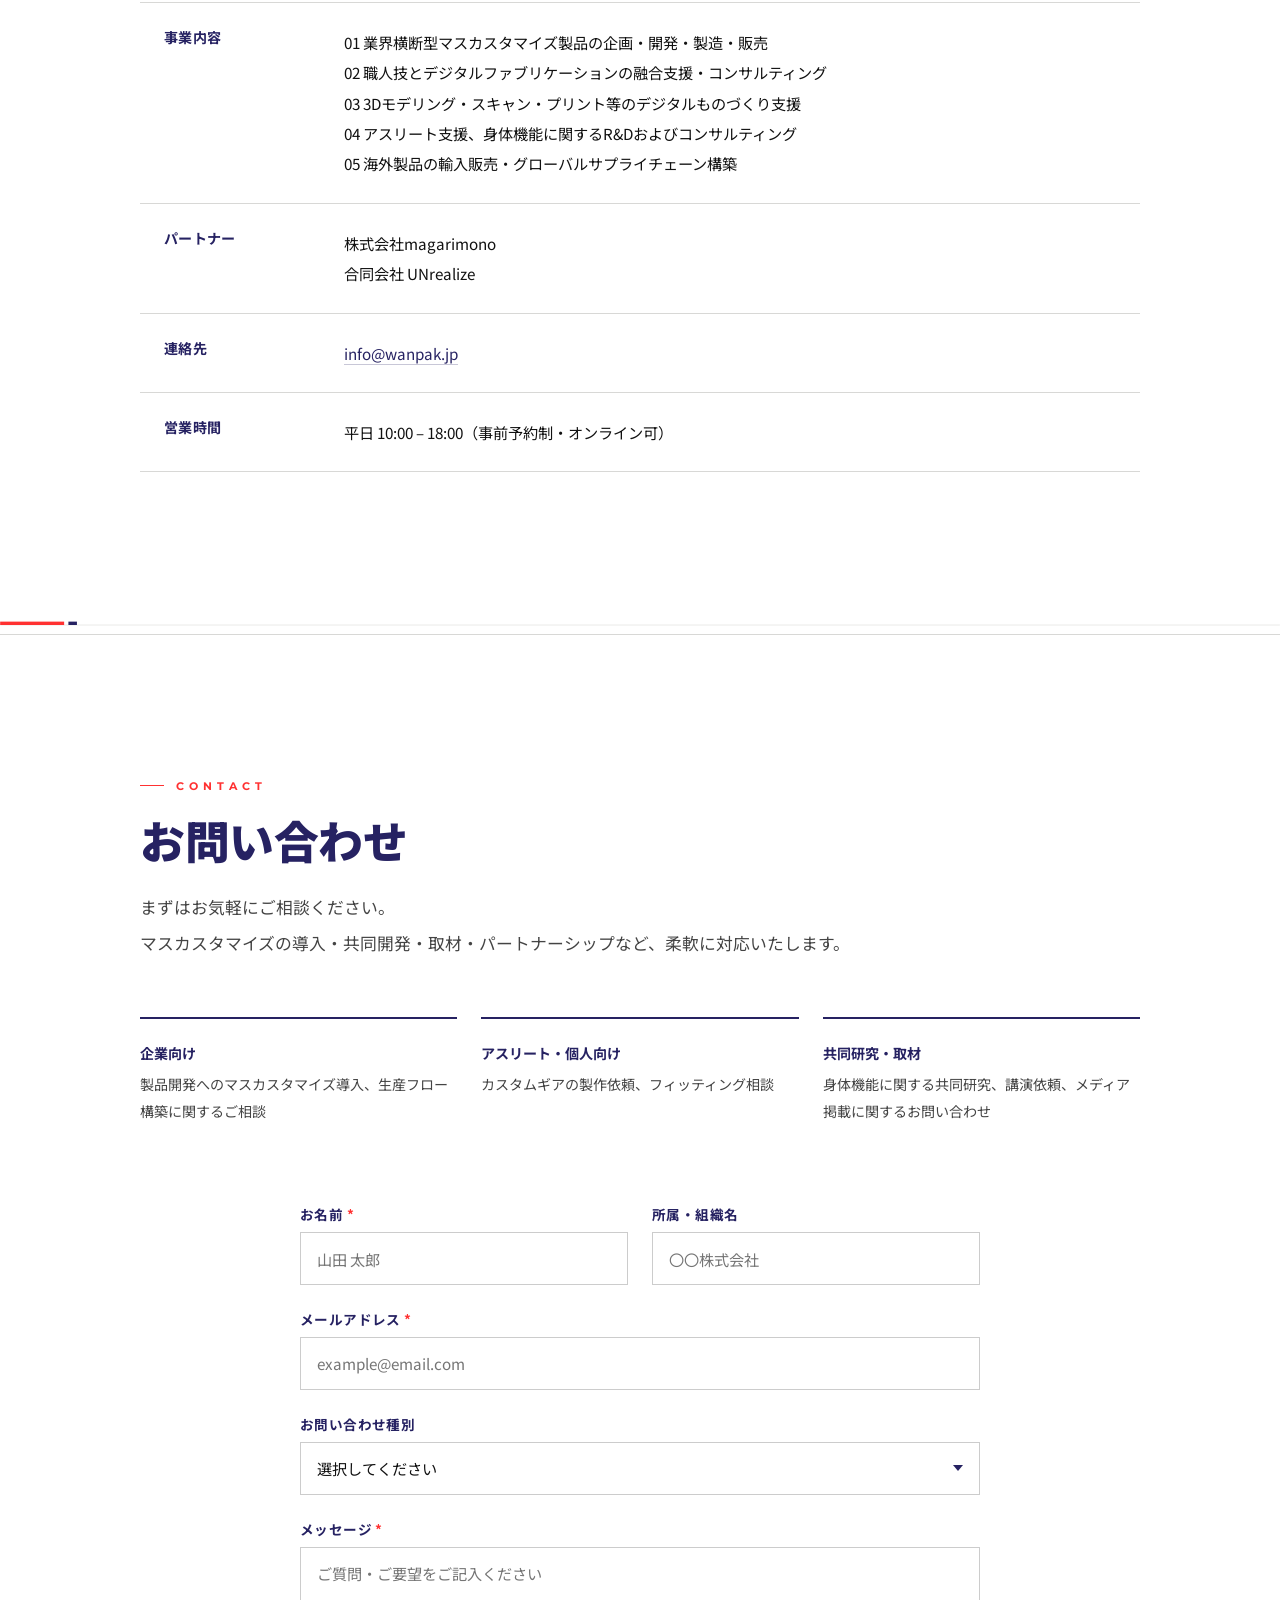
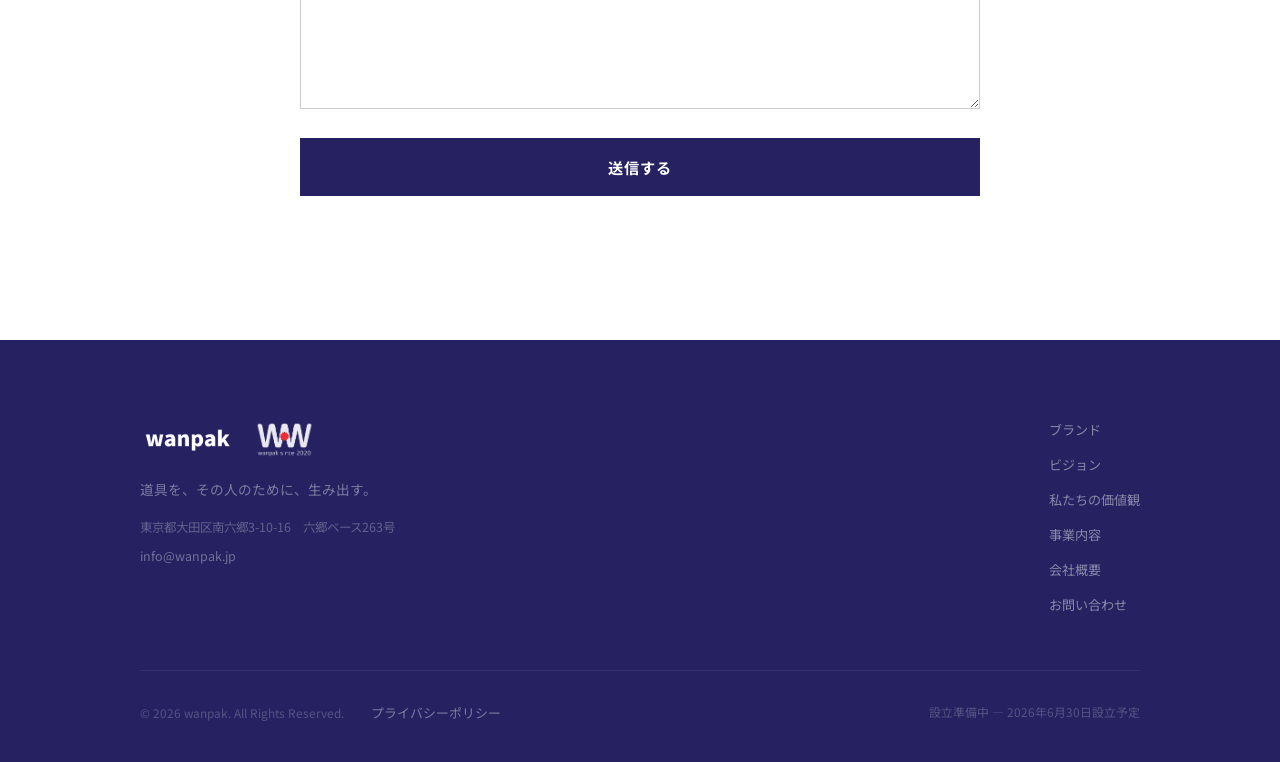
==== commit 270365ac: "HP: 代表者肩書を 代表取締役→代表社員 に修正（合同会社wanpak / 直し漏れ是正・CEO指示 2026-06-22） Co-Authored-By: Claude Opus 4.8 (1M " ====
--- a/index.html
+++ b/index.html
@@ -5,7 +5,10 @@
   <meta name="viewport" content="width=device-width, initial-scale=1.0">
   <title>wanpak | 道具を、その人のために、生み出す。</title>
   <meta name="description" content="wanpakは、マスカスタマイゼーションで「その人のための道具」を生み出す会社です。職人技×デジタル技術で、必要な人に、必要なものを、必要なだけ。2026年6月設立予定。">
-  <meta name="robots" content="noindex, nofollow">
+  <link rel="canonical" href="https://wanpak.jp/">
+  <link rel="alternate" hreflang="ja" href="https://wanpak.jp/">
+  <link rel="alternate" hreflang="en" href="https://wanpak.jp/en/">
+  <link rel="alternate" hreflang="x-default" href="https://wanpak.jp/">
   <meta property="og:title" content="wanpak | 道具を、その人のために、生み出す。">
   <meta property="og:description" content="「ちょうどいい」は、もういらない。wanpakは、マスカスタマイゼーションで個人に最適化された道具を届ける会社です。">
   <meta property="og:type" content="website">
@@ -194,7 +197,7 @@
           </div>
           <div class="portrait-caption">
             <strong>新井 浄</strong><br>
-            <span>代表取締役 / Jo Arai</span>
+            <span>代表社員 / Jo Arai</span>
           </div>
         </div>
         <div class="greeting-text reveal">
@@ -401,7 +404,7 @@
             <span class="cd-unit">SECS</span>
           </div>
         </div>
-        <div class="cd-date">2026.06.30</div>
+        <div class="cd-date">2026.07.19</div>
       </div>
       <button id="btn-subscribe" class="btn-teaser" type="button"
               data-open-text="続報を受け取る →"
@@ -457,12 +460,6 @@
           <span class="news-arrow">→</span>
         </button>
         -->
-        <button class="news-item reveal" data-modal="news-02">
-          <time class="news-date">2026.06.30</time>
-          <span class="news-tag">お知らせ</span>
-          <h3 class="news-title">ファーストプロダクト「競輪・トラック競技向けフルカスタムカーボンシューズ」の開発を発表しました</h3>
-          <span class="news-arrow">→</span>
-        </button>
         <button class="news-item reveal" data-modal="news-01">
           <time class="news-date">2026.06.18</time>
           <span class="news-tag">お知らせ</span>
@@ -487,7 +484,7 @@
               <td>合同会社wanpak（設立準備中）</td>
             </tr>
             <tr>
-              <th>代表取締役</th>
+              <th>代表社員</th>
               <td>新井 浄 / Jo Arai</td>
             </tr>
             <tr>
@@ -604,19 +601,6 @@
   </div>
 
   <!-- ===== NEWS ARTICLE TEMPLATES ===== -->
-  <template id="news-02">
-    <div class="nmt-tag">お知らせ</div>
-    <time class="nmt-date">2026年6月30日</time>
-    <h2 class="nmt-title">ファーストプロダクト「競輪・トラック競技向けフルカスタムカーボンシューズ」の開発を発表しました</h2>
-    <div class="nmt-body">
-      <p>wanpakは、ファーストプロダクトとして<strong>競輪・トラック競技向けの完全カスタムカーボンシューズ</strong>の開発を進めていることを発表します。</p>
-      <p>既製品では実現できなかった「調整ではなく、設計する」シューズを目指します。精密計測で捉えた足型と個人の様々な情報をデータ化し、フィット感と剛性感を一足一足仕立てます。あなたの身体の数値が、シューズの全てを決める——それがwanpakの考えるカスタムです。</p>
-      <p>職人の長年にわたるモノづくりの知見と、デジタルファブリケーション技術を融合させ、日本のトップアスリートが競技の舞台で求める性能に応えます。</p>
-      <p><strong>今後のスケジュール</strong><br>2027年より競輪・トラック競技のトップアスリートへの試作提供を経て、2028年より量産・本格受注を開始予定です。</p>
-      <p>詳しくは<a href="/product.html">プロダクトページ</a>をご覧ください。続報のご登録は「続報を受け取る」よりお申し込みください。</p>
-    </div>
-  </template>
-
   <template id="news-01">
     <div class="nmt-tag">お知らせ</div>
     <time class="nmt-date">2026年6月18日</time>
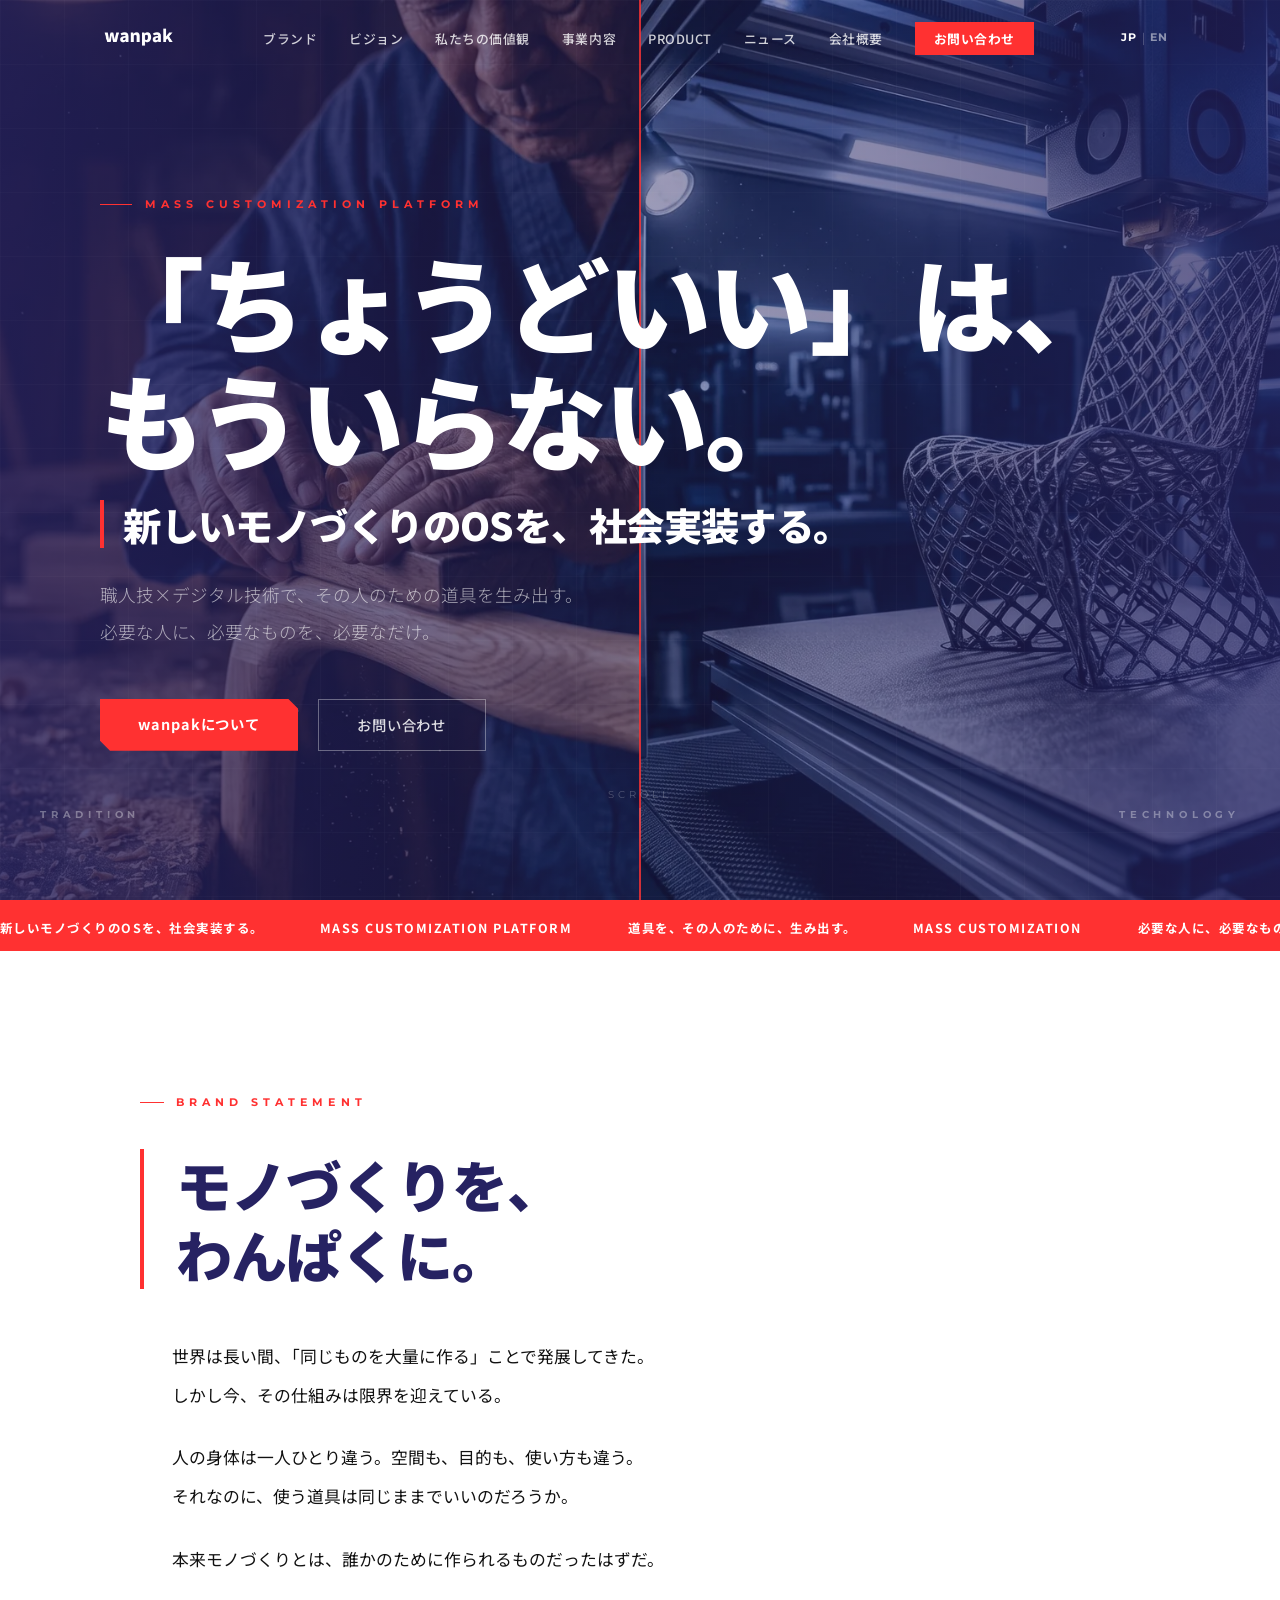
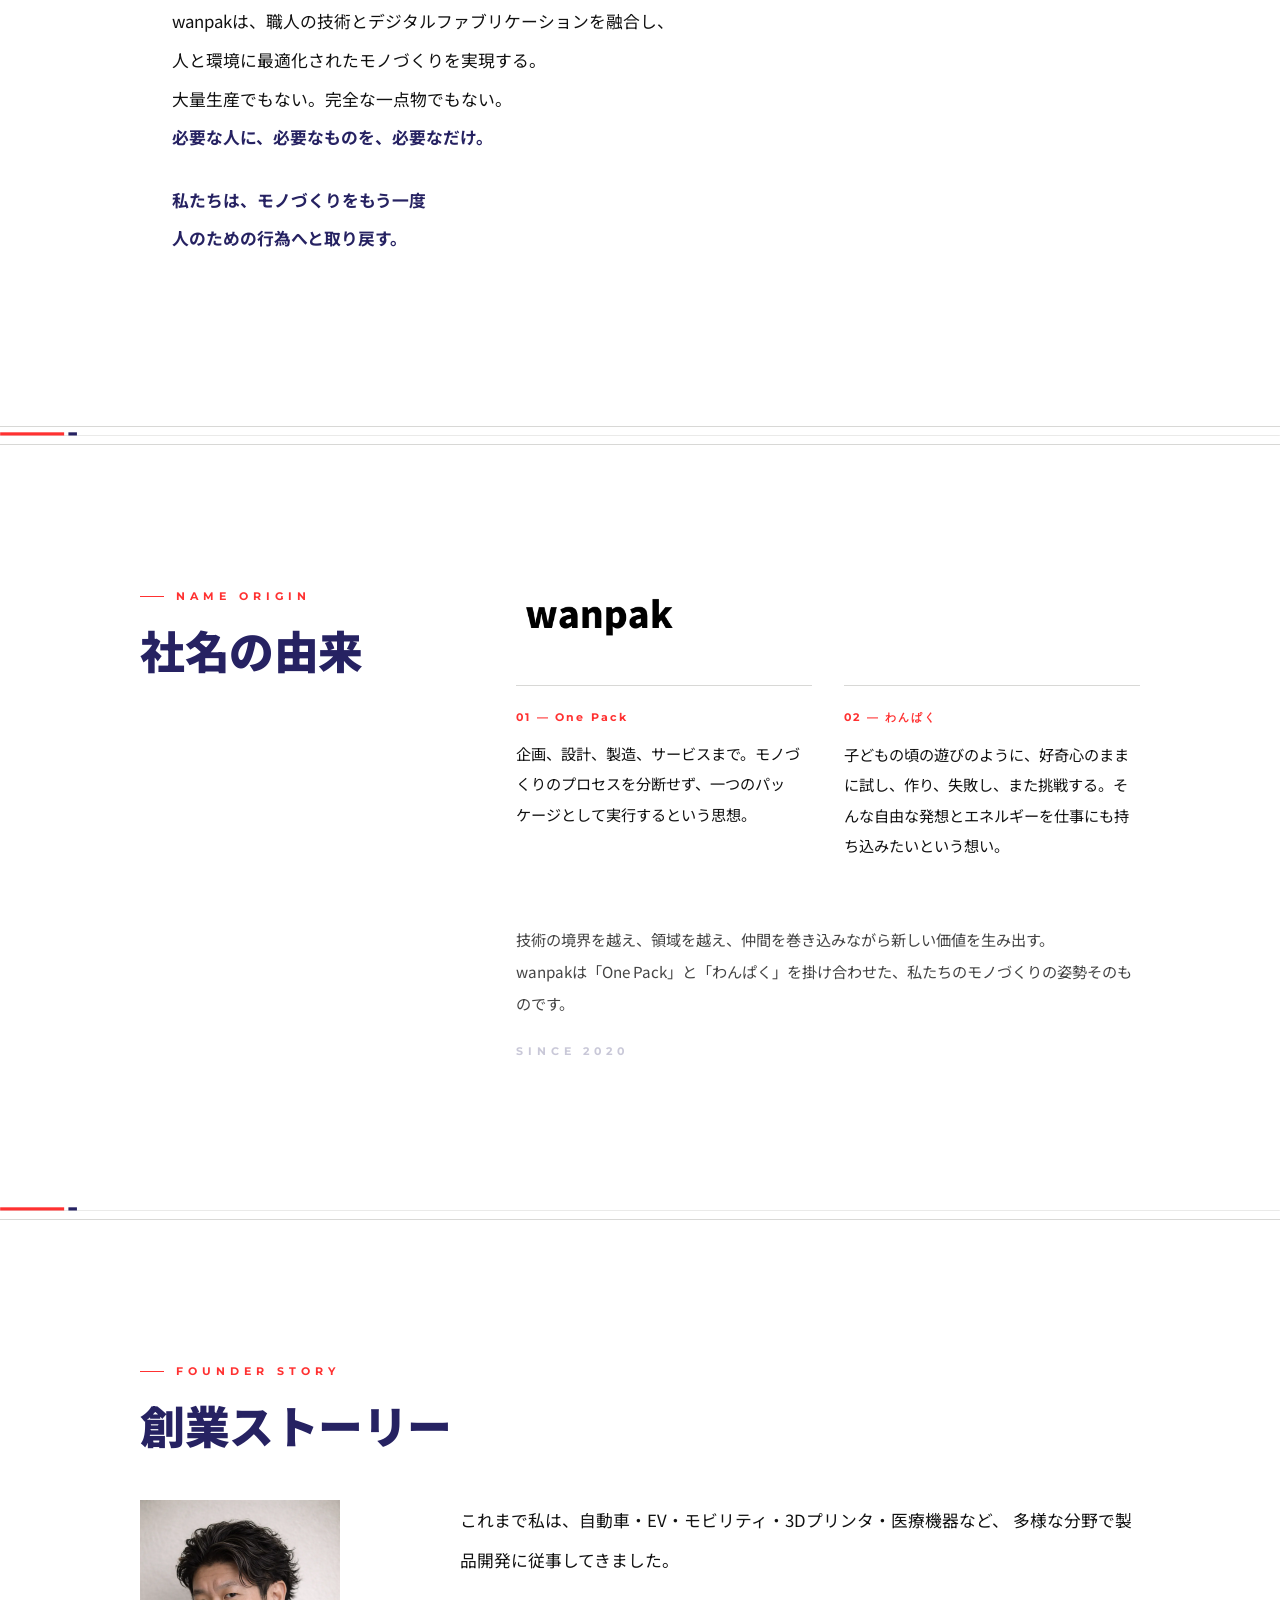
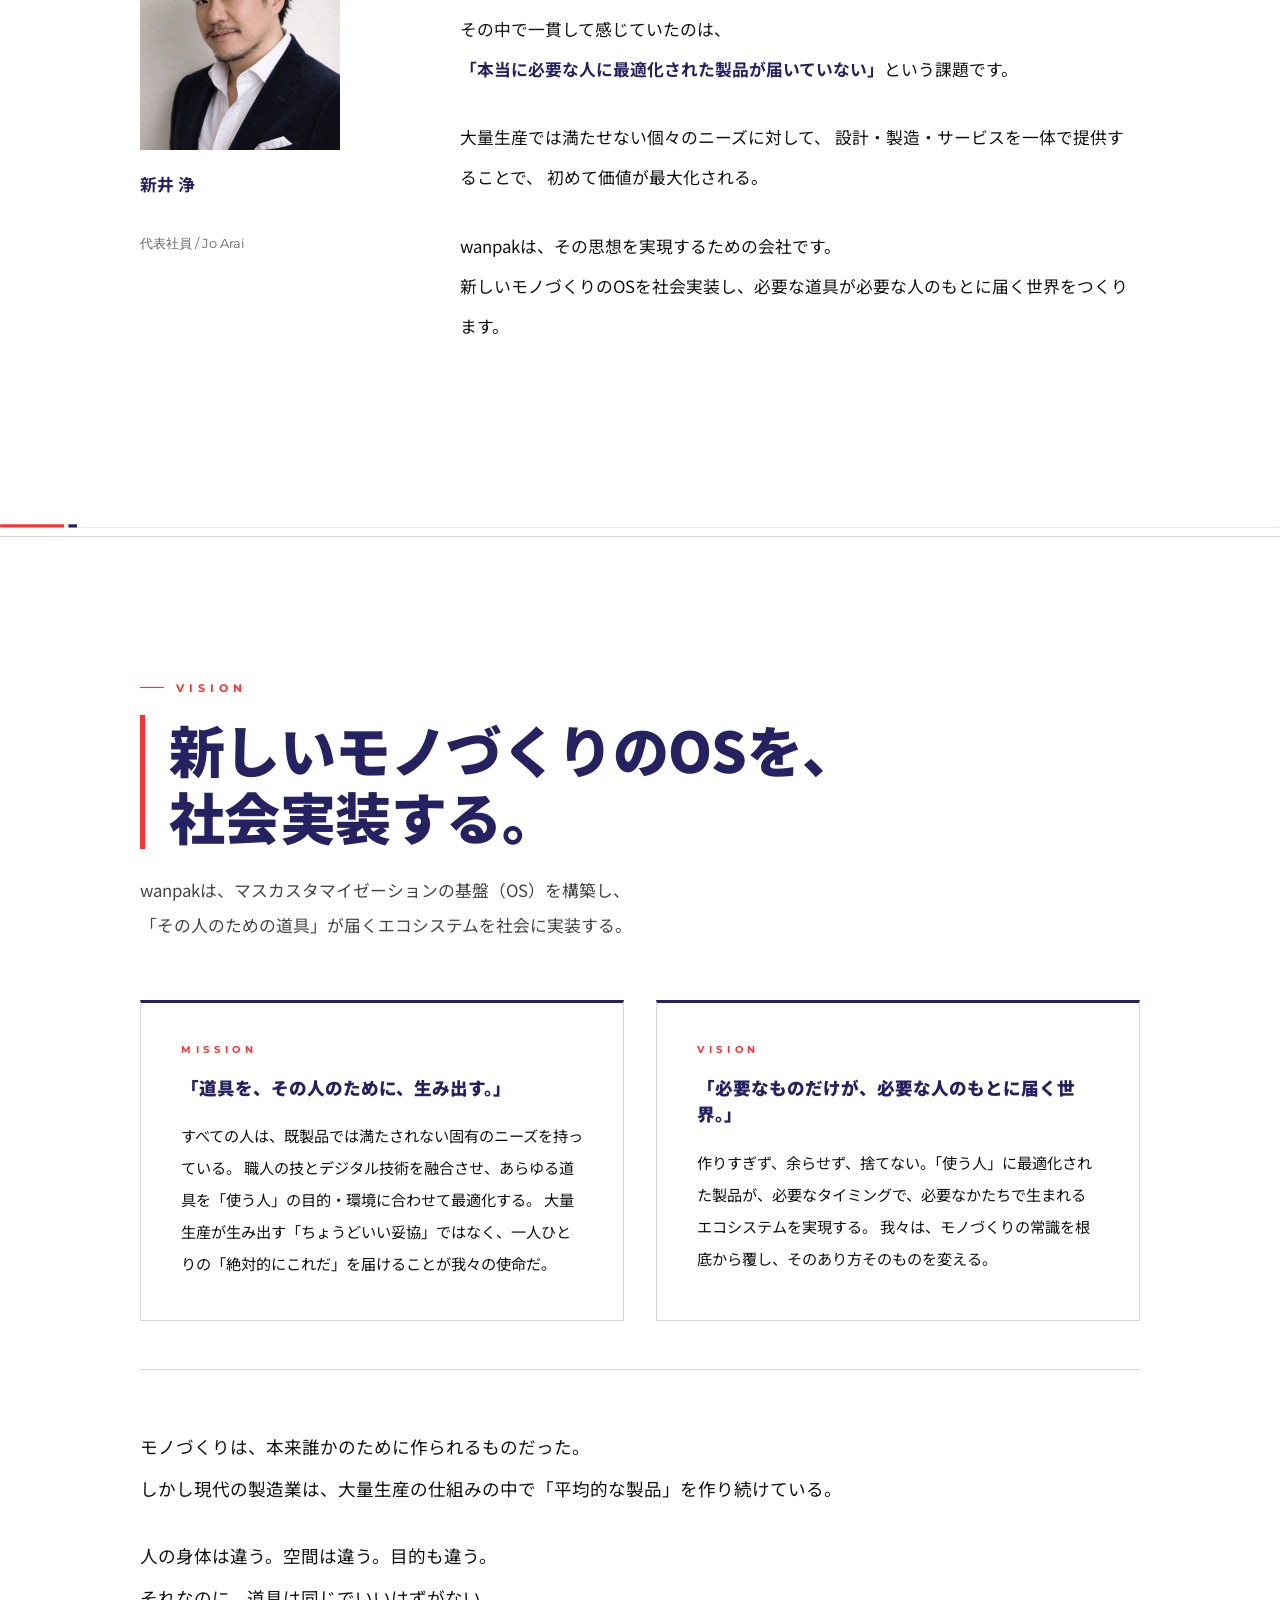
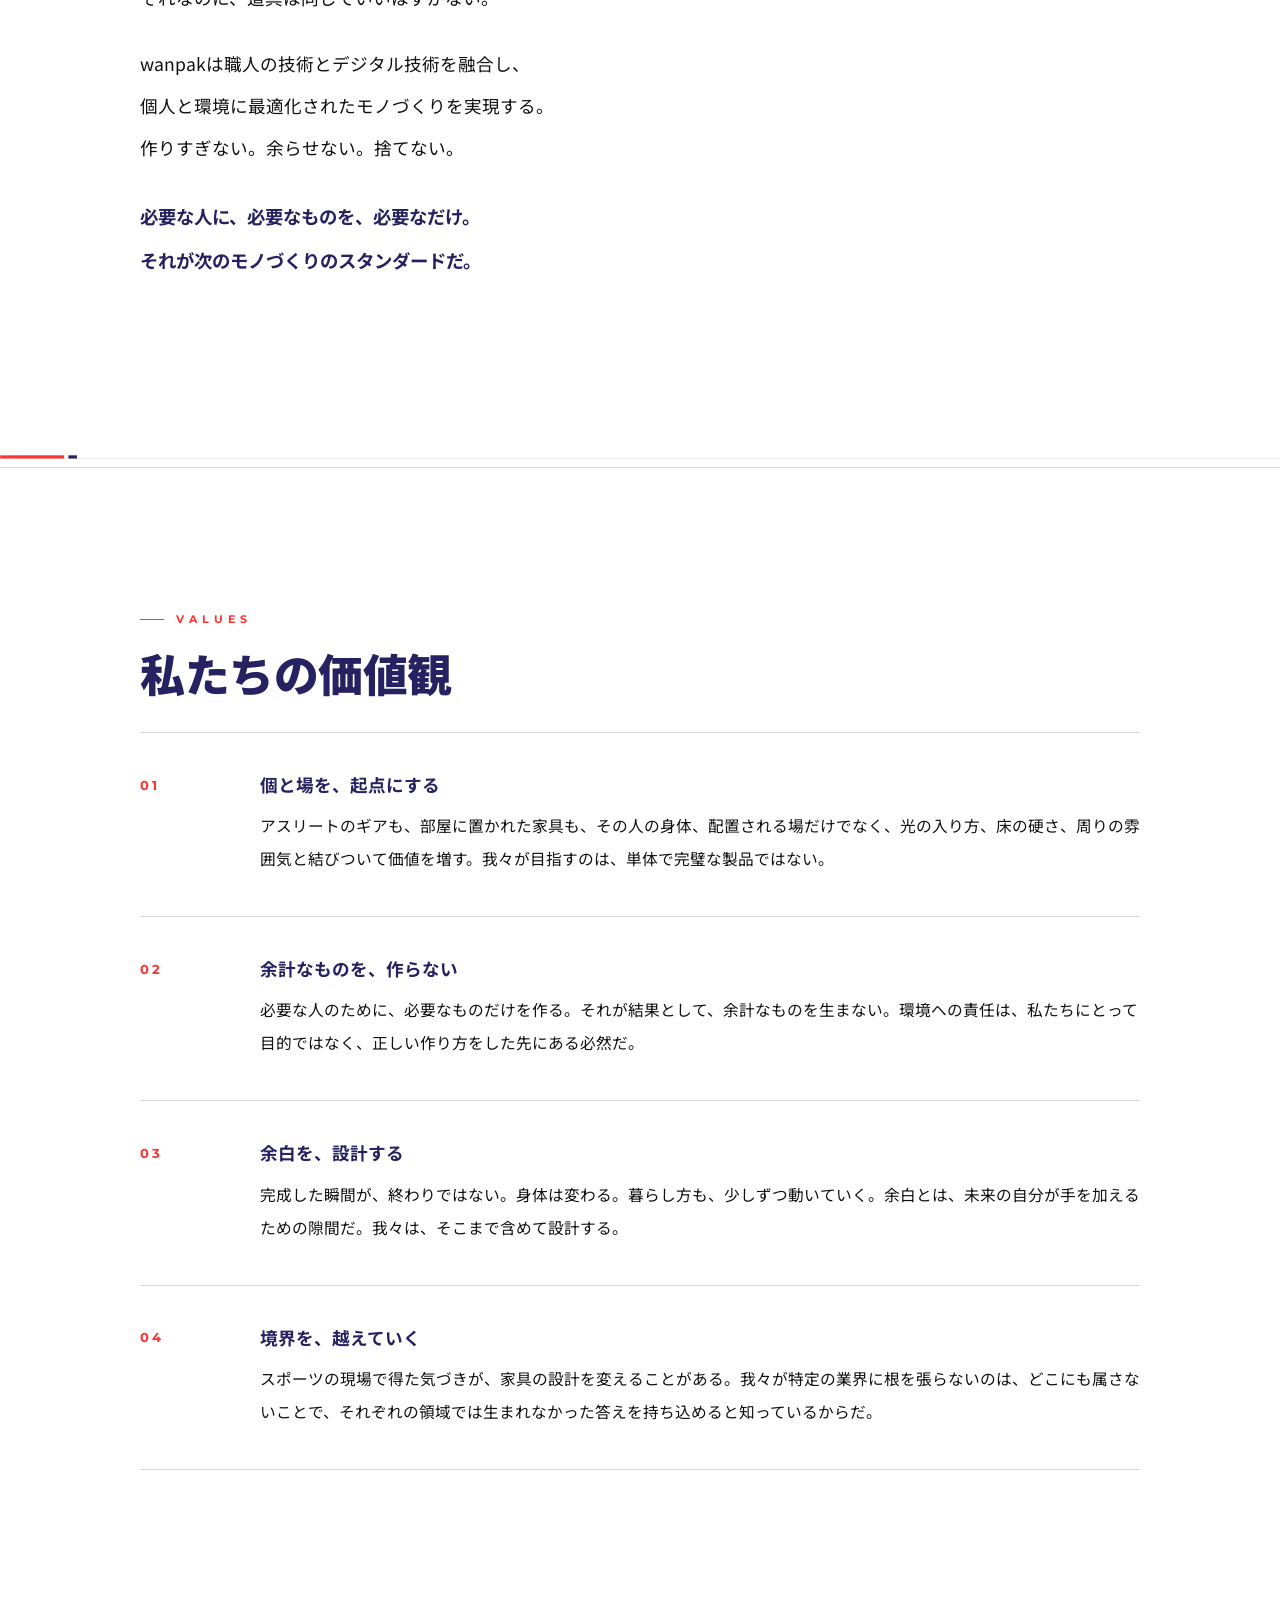
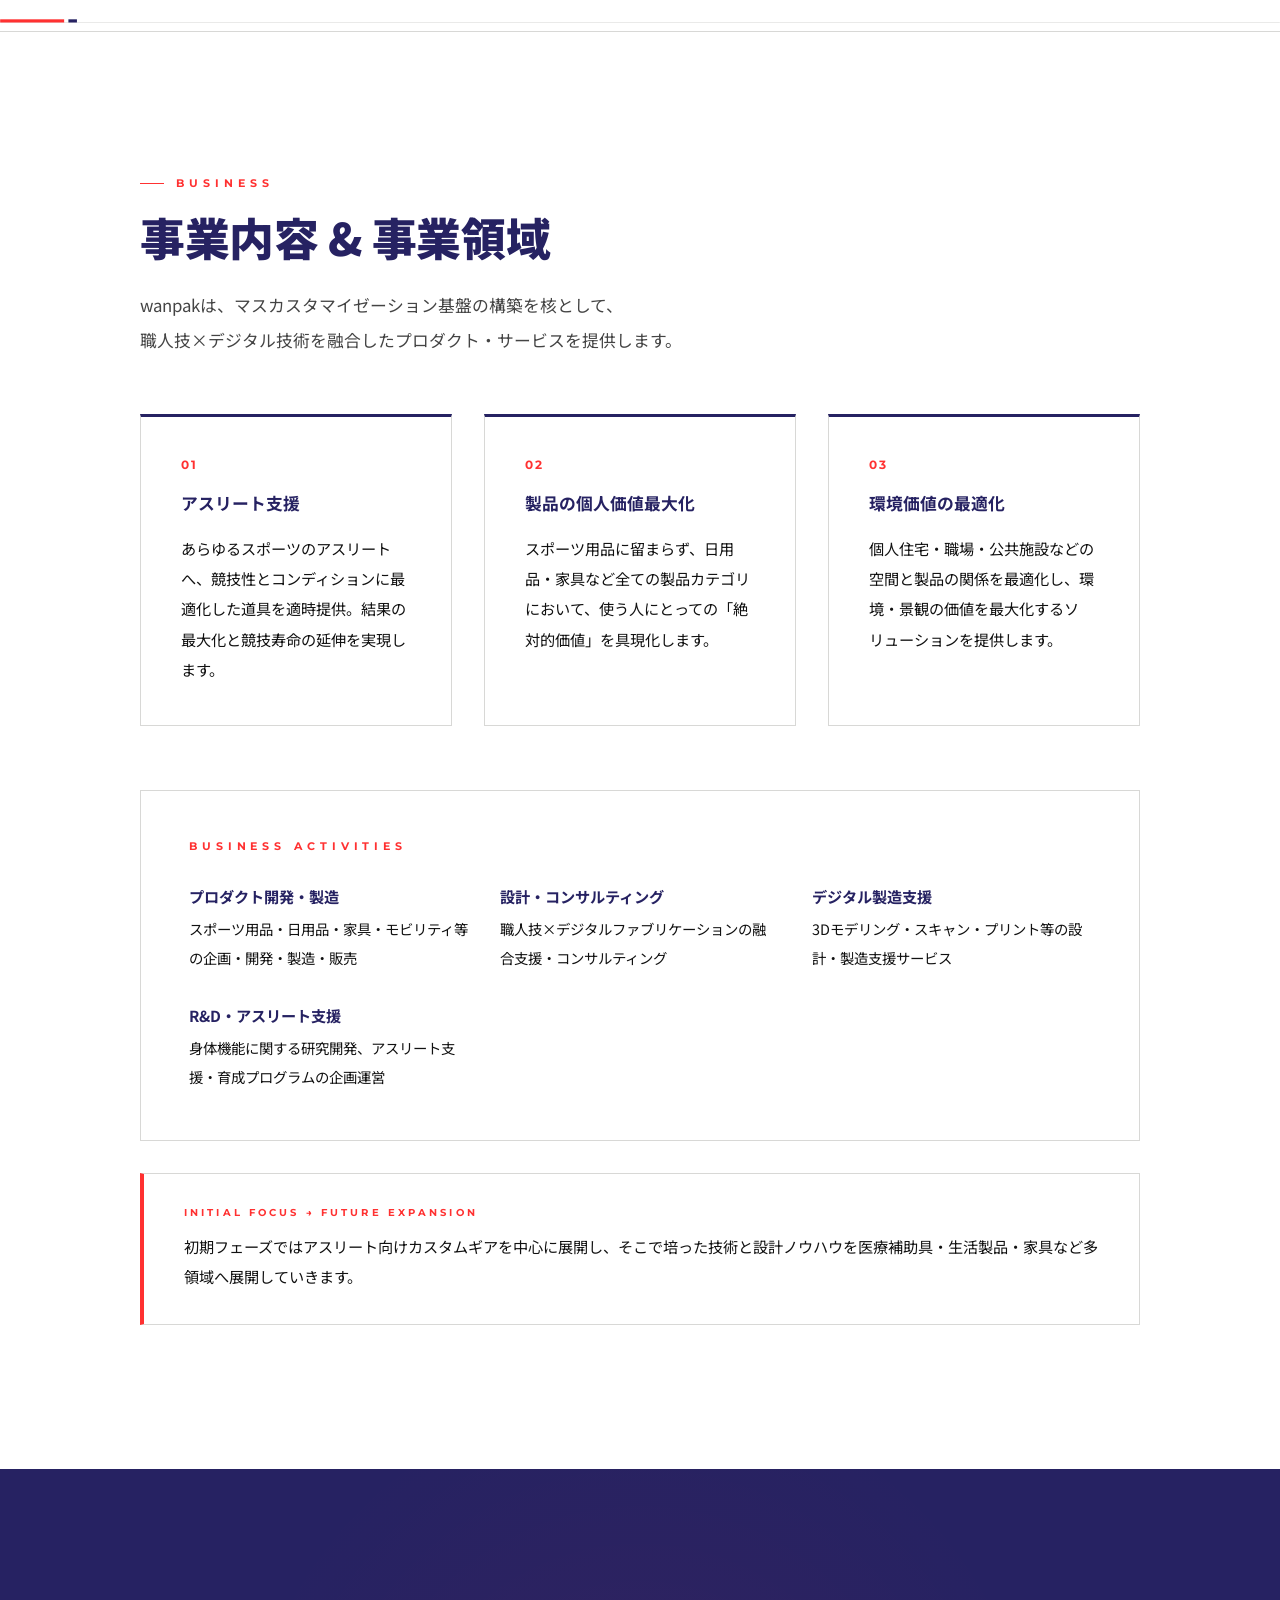
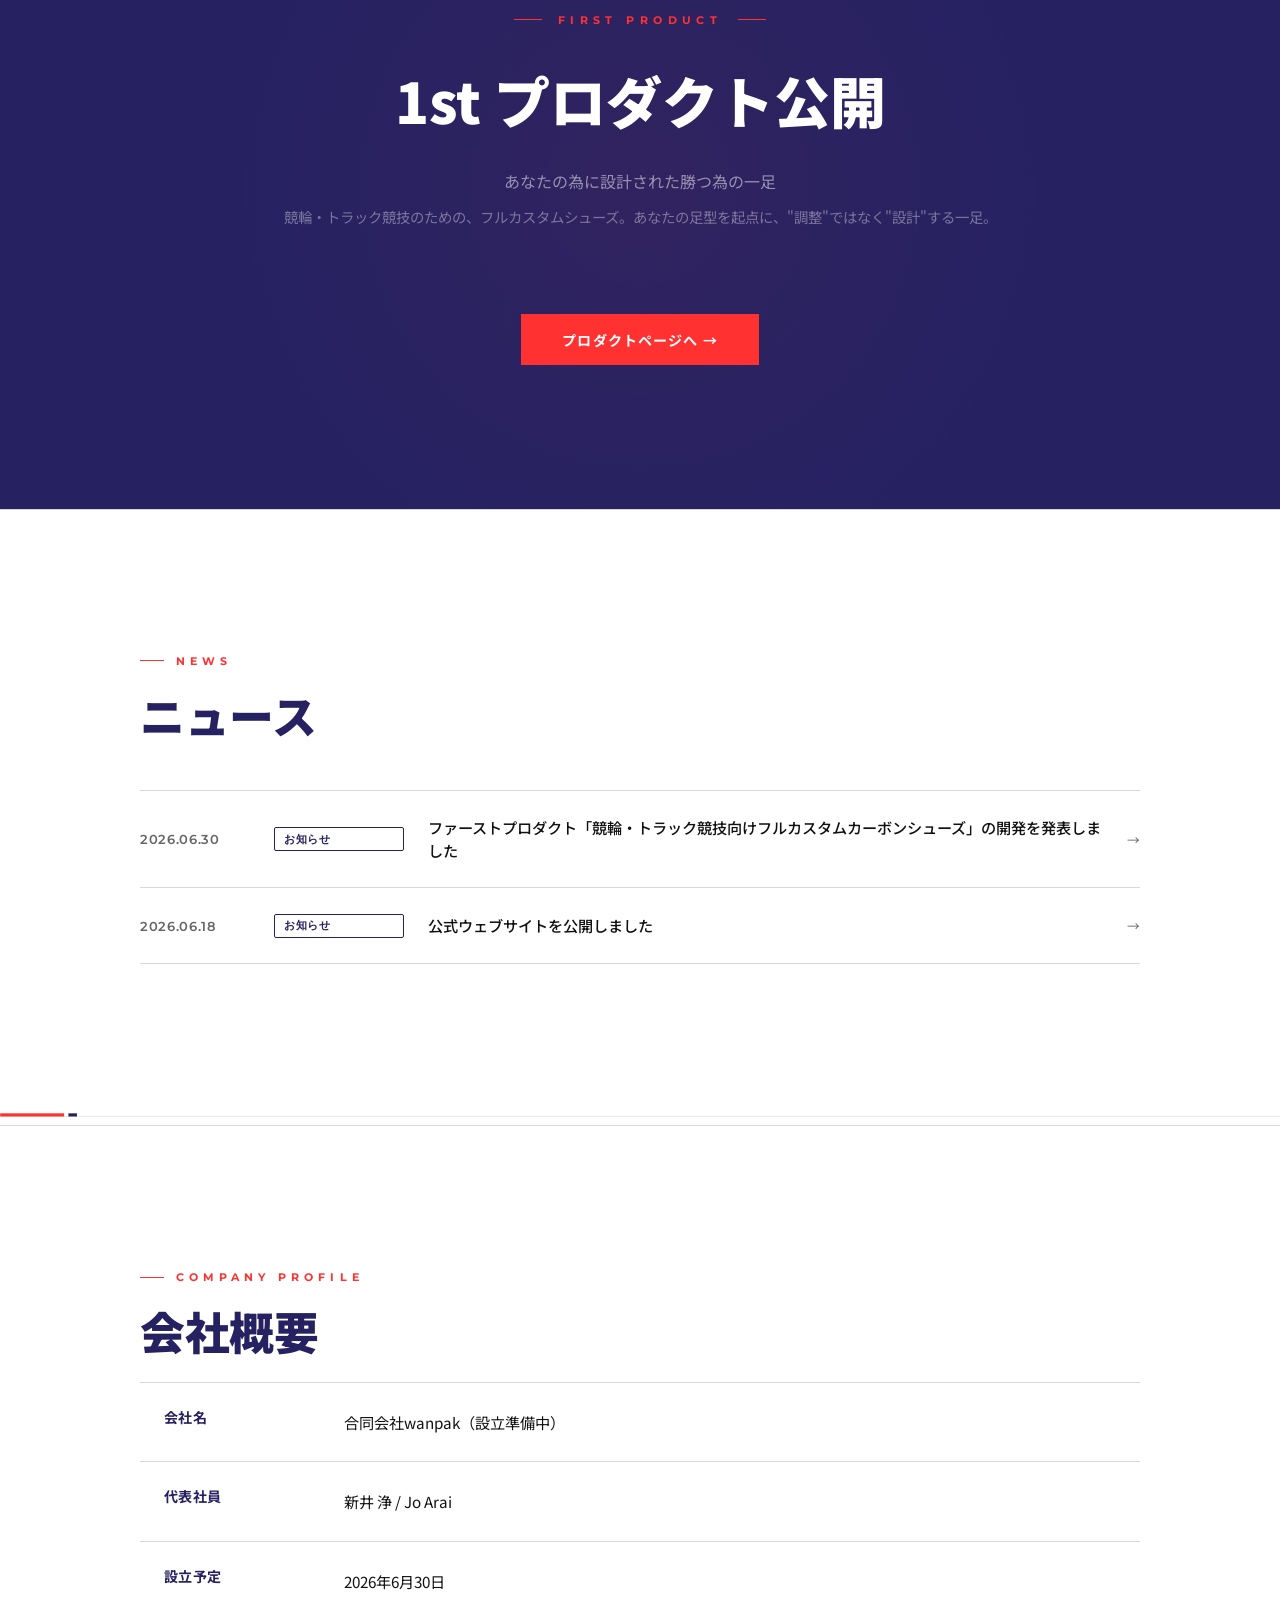
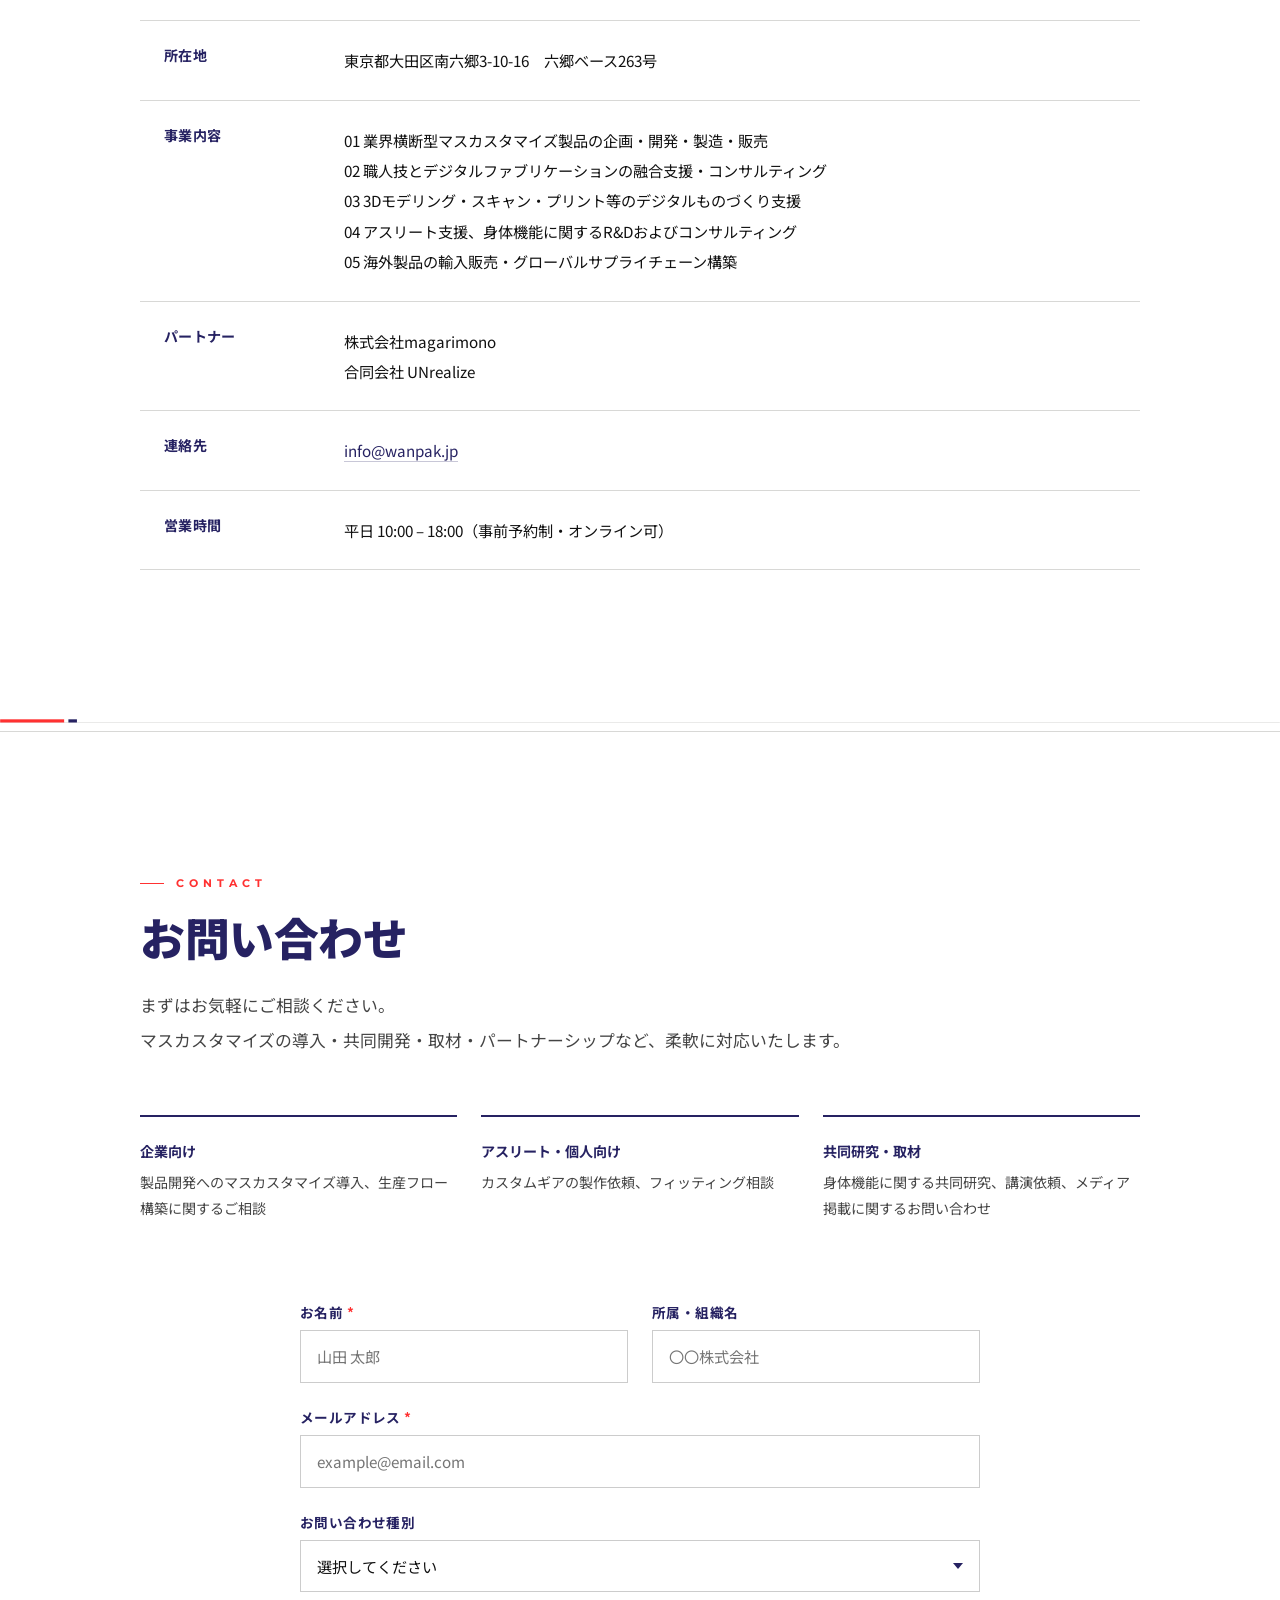
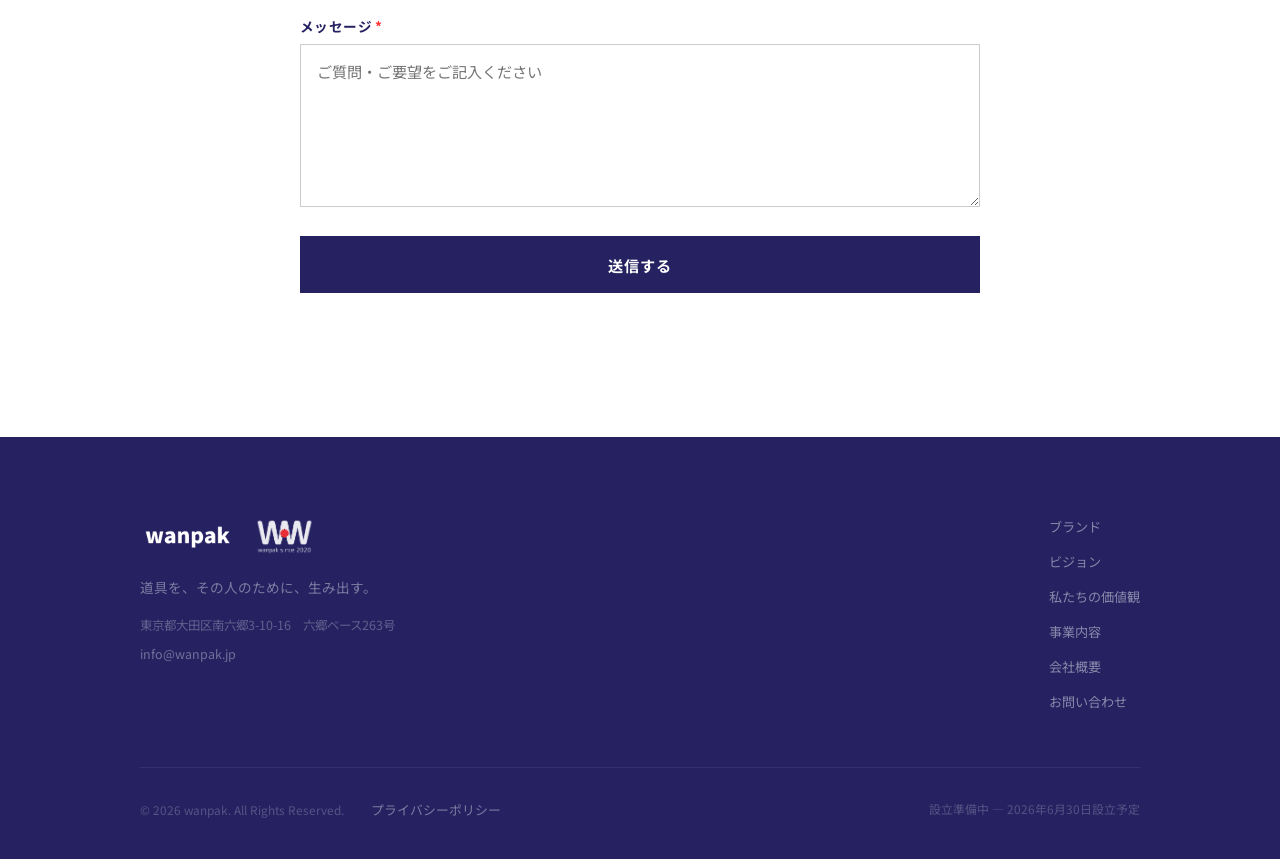
==== commit eb221a98: "HP: 代表者肩書を 代表取締役→代表社員 に修正（合同会社wanpak / 直し漏れ是正・CEO指示 2026-06-22） Co-Authored-By: Claude Opus 4.8 (1M " ====
--- a/index.html
+++ b/index.html
@@ -5,10 +5,7 @@
   <meta name="viewport" content="width=device-width, initial-scale=1.0">
   <title>wanpak | 道具を、その人のために、生み出す。</title>
   <meta name="description" content="wanpakは、マスカスタマイゼーションで「その人のための道具」を生み出す会社です。職人技×デジタル技術で、必要な人に、必要なものを、必要なだけ。2026年6月設立予定。">
-  <link rel="canonical" href="https://wanpak.jp/">
-  <link rel="alternate" hreflang="ja" href="https://wanpak.jp/">
-  <link rel="alternate" hreflang="en" href="https://wanpak.jp/en/">
-  <link rel="alternate" hreflang="x-default" href="https://wanpak.jp/">
+  <meta name="robots" content="noindex, nofollow">
   <meta property="og:title" content="wanpak | 道具を、その人のために、生み出す。">
   <meta property="og:description" content="「ちょうどいい」は、もういらない。wanpakは、マスカスタマイゼーションで個人に最適化された道具を届ける会社です。">
   <meta property="og:type" content="website">
@@ -404,7 +401,7 @@
             <span class="cd-unit">SECS</span>
           </div>
         </div>
-        <div class="cd-date">2026.07.19</div>
+        <div class="cd-date">2026.06.30</div>
       </div>
       <button id="btn-subscribe" class="btn-teaser" type="button"
               data-open-text="続報を受け取る →"
@@ -460,6 +457,12 @@
           <span class="news-arrow">→</span>
         </button>
         -->
+        <button class="news-item reveal" data-modal="news-02">
+          <time class="news-date">2026.06.30</time>
+          <span class="news-tag">お知らせ</span>
+          <h3 class="news-title">ファーストプロダクト「競輪・トラック競技向けフルカスタムカーボンシューズ」の開発を発表しました</h3>
+          <span class="news-arrow">→</span>
+        </button>
         <button class="news-item reveal" data-modal="news-01">
           <time class="news-date">2026.06.18</time>
           <span class="news-tag">お知らせ</span>
@@ -601,6 +604,19 @@
   </div>
 
   <!-- ===== NEWS ARTICLE TEMPLATES ===== -->
+  <template id="news-02">
+    <div class="nmt-tag">お知らせ</div>
+    <time class="nmt-date">2026年6月30日</time>
+    <h2 class="nmt-title">ファーストプロダクト「競輪・トラック競技向けフルカスタムカーボンシューズ」の開発を発表しました</h2>
+    <div class="nmt-body">
+      <p>wanpakは、ファーストプロダクトとして<strong>競輪・トラック競技向けの完全カスタムカーボンシューズ</strong>の開発を進めていることを発表します。</p>
+      <p>既製品では実現できなかった「調整ではなく、設計する」シューズを目指します。精密計測で捉えた足型と個人の様々な情報をデータ化し、フィット感と剛性感を一足一足仕立てます。あなたの身体の数値が、シューズの全てを決める——それがwanpakの考えるカスタムです。</p>
+      <p>職人の長年にわたるモノづくりの知見と、デジタルファブリケーション技術を融合させ、日本のトップアスリートが競技の舞台で求める性能に応えます。</p>
+      <p><strong>今後のスケジュール</strong><br>2027年より競輪・トラック競技のトップアスリートへの試作提供を経て、2028年より量産・本格受注を開始予定です。</p>
+      <p>詳しくは<a href="/product.html">プロダクトページ</a>をご覧ください。続報のご登録は「続報を受け取る」よりお申し込みください。</p>
+    </div>
+  </template>
+
   <template id="news-01">
     <div class="nmt-tag">お知らせ</div>
     <time class="nmt-date">2026年6月18日</time>
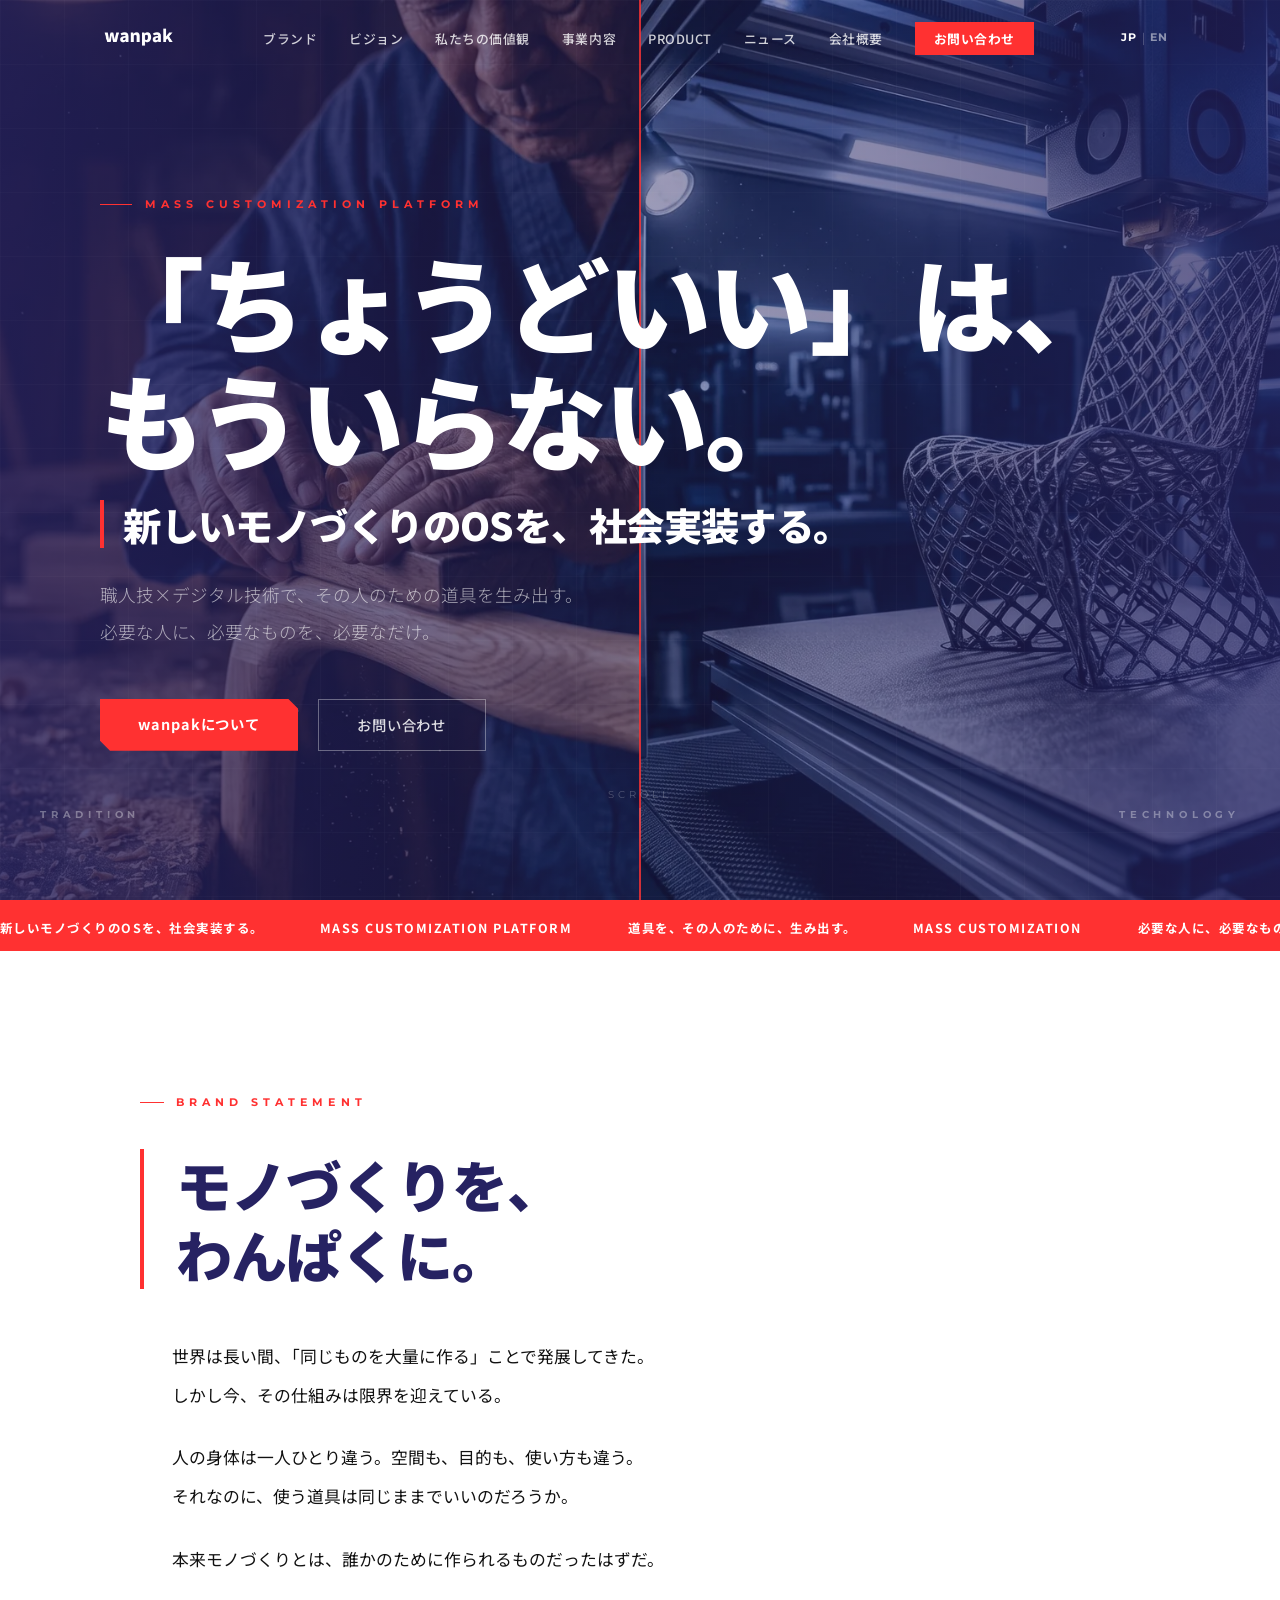
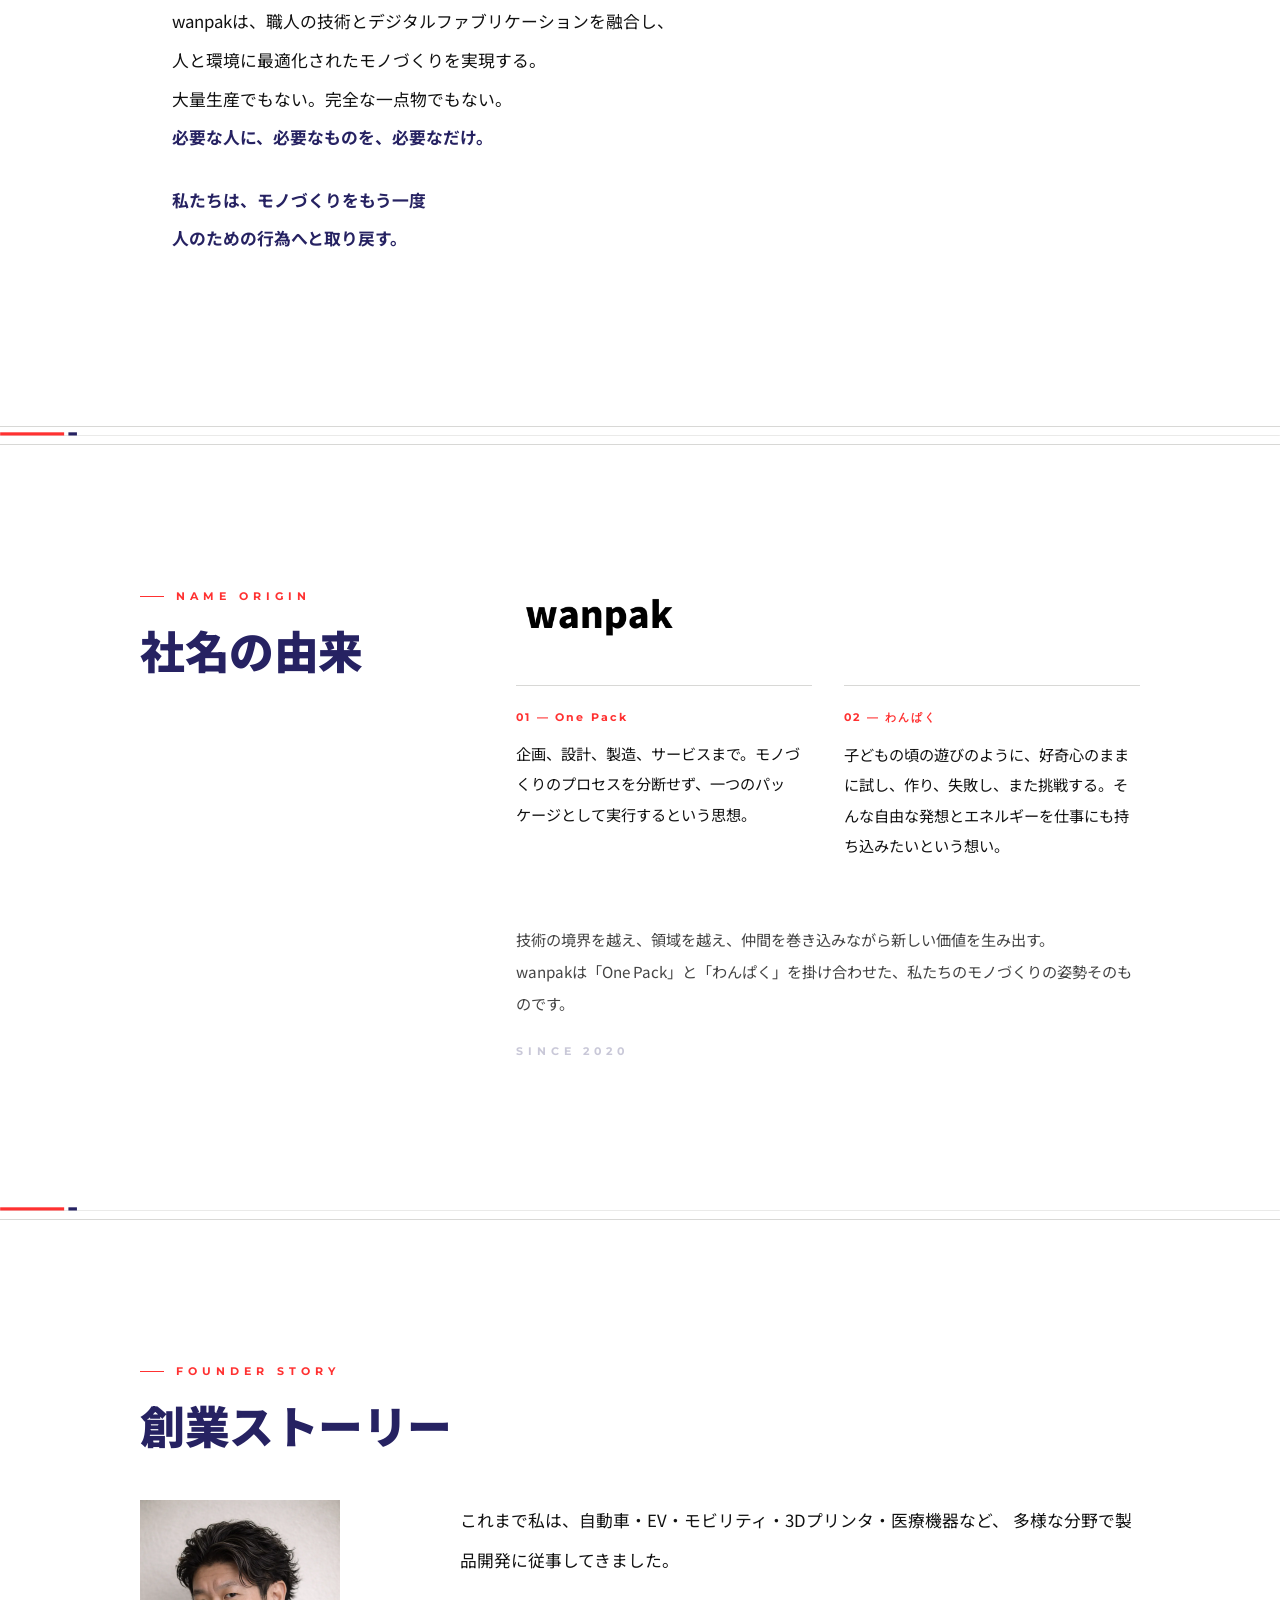
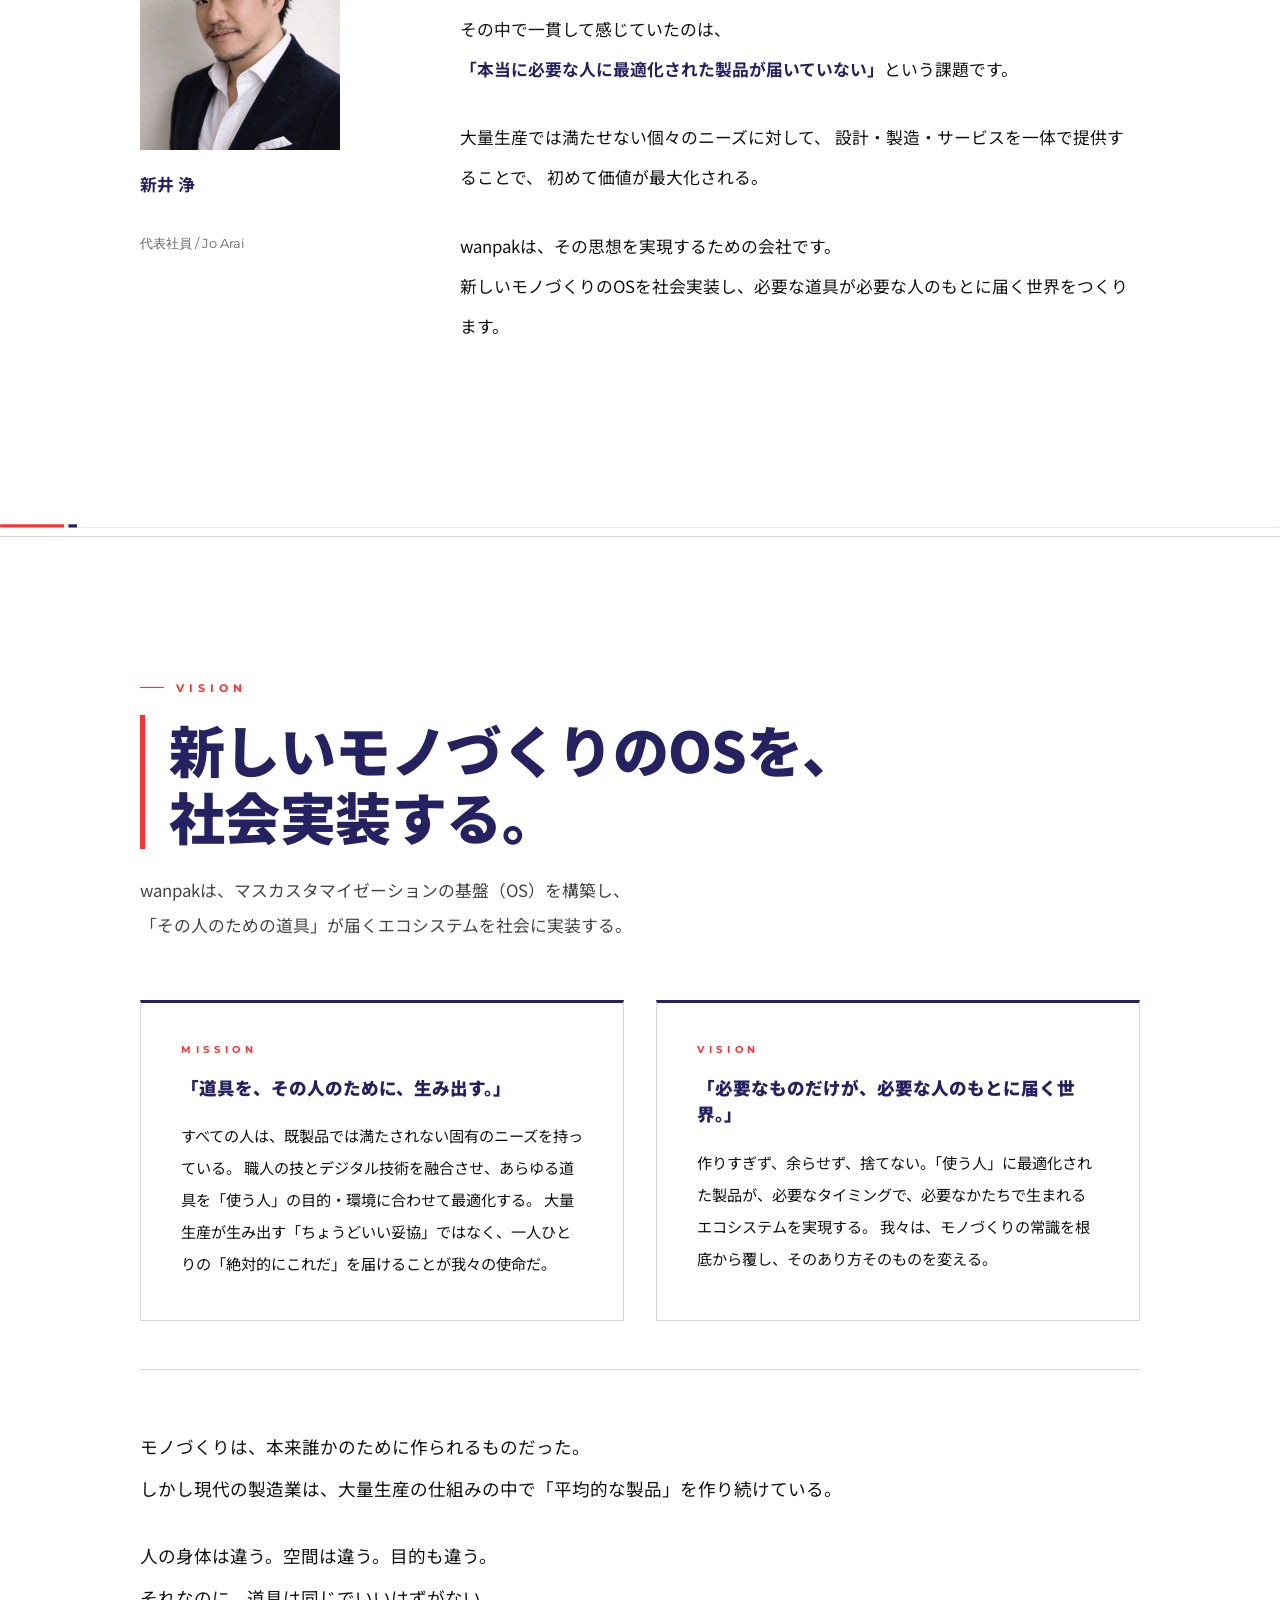
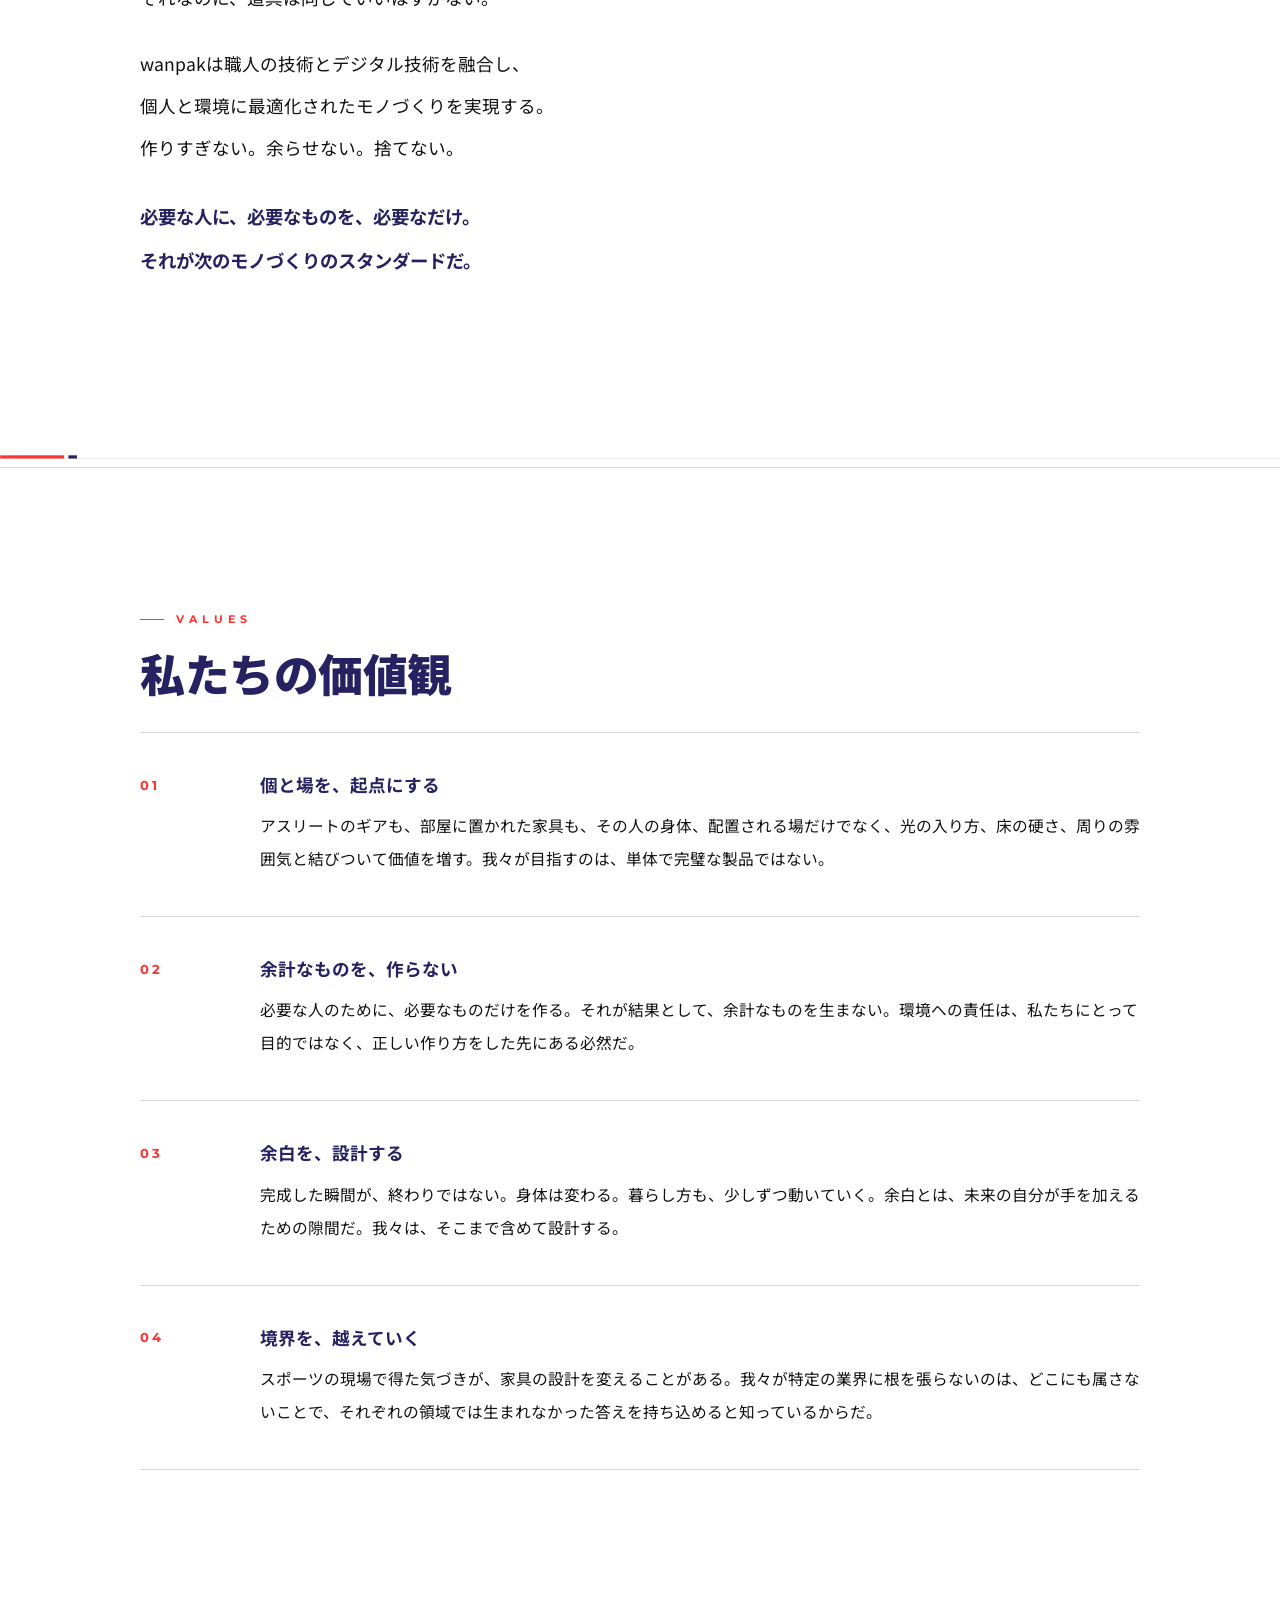
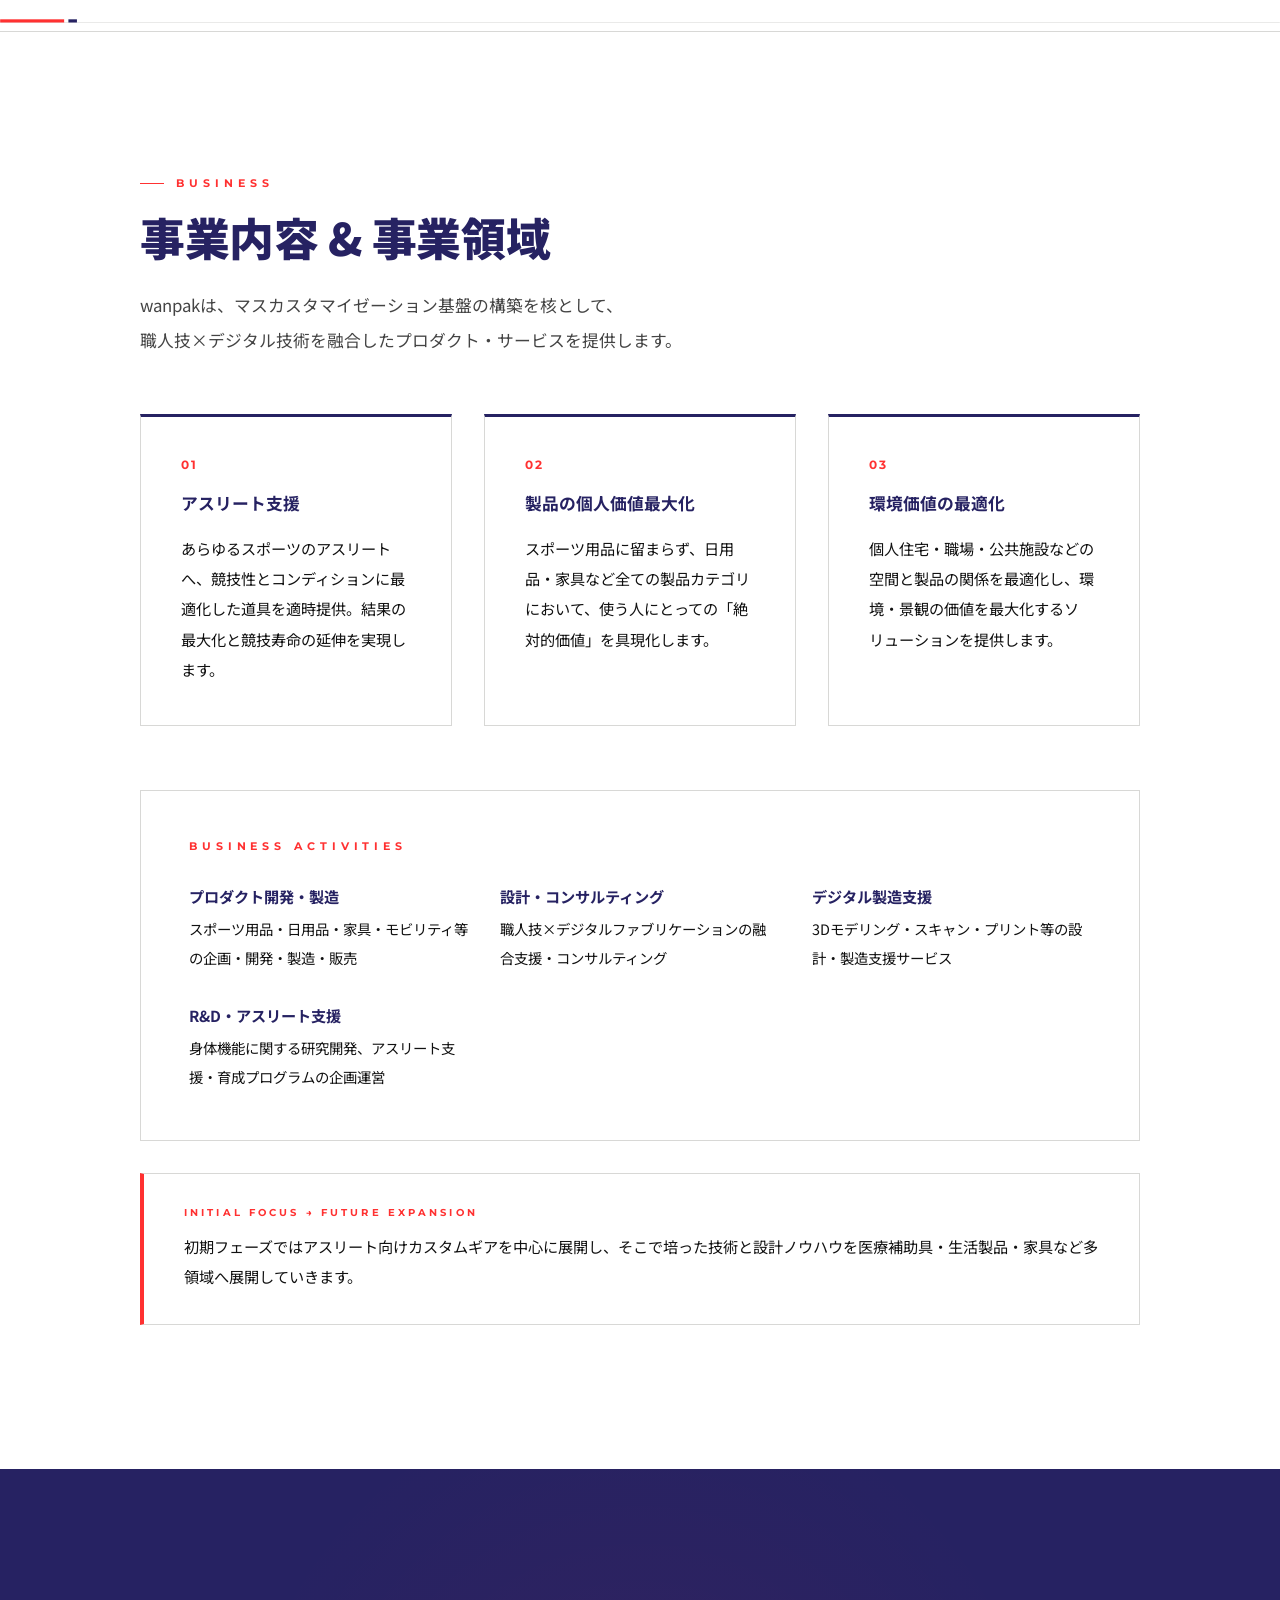
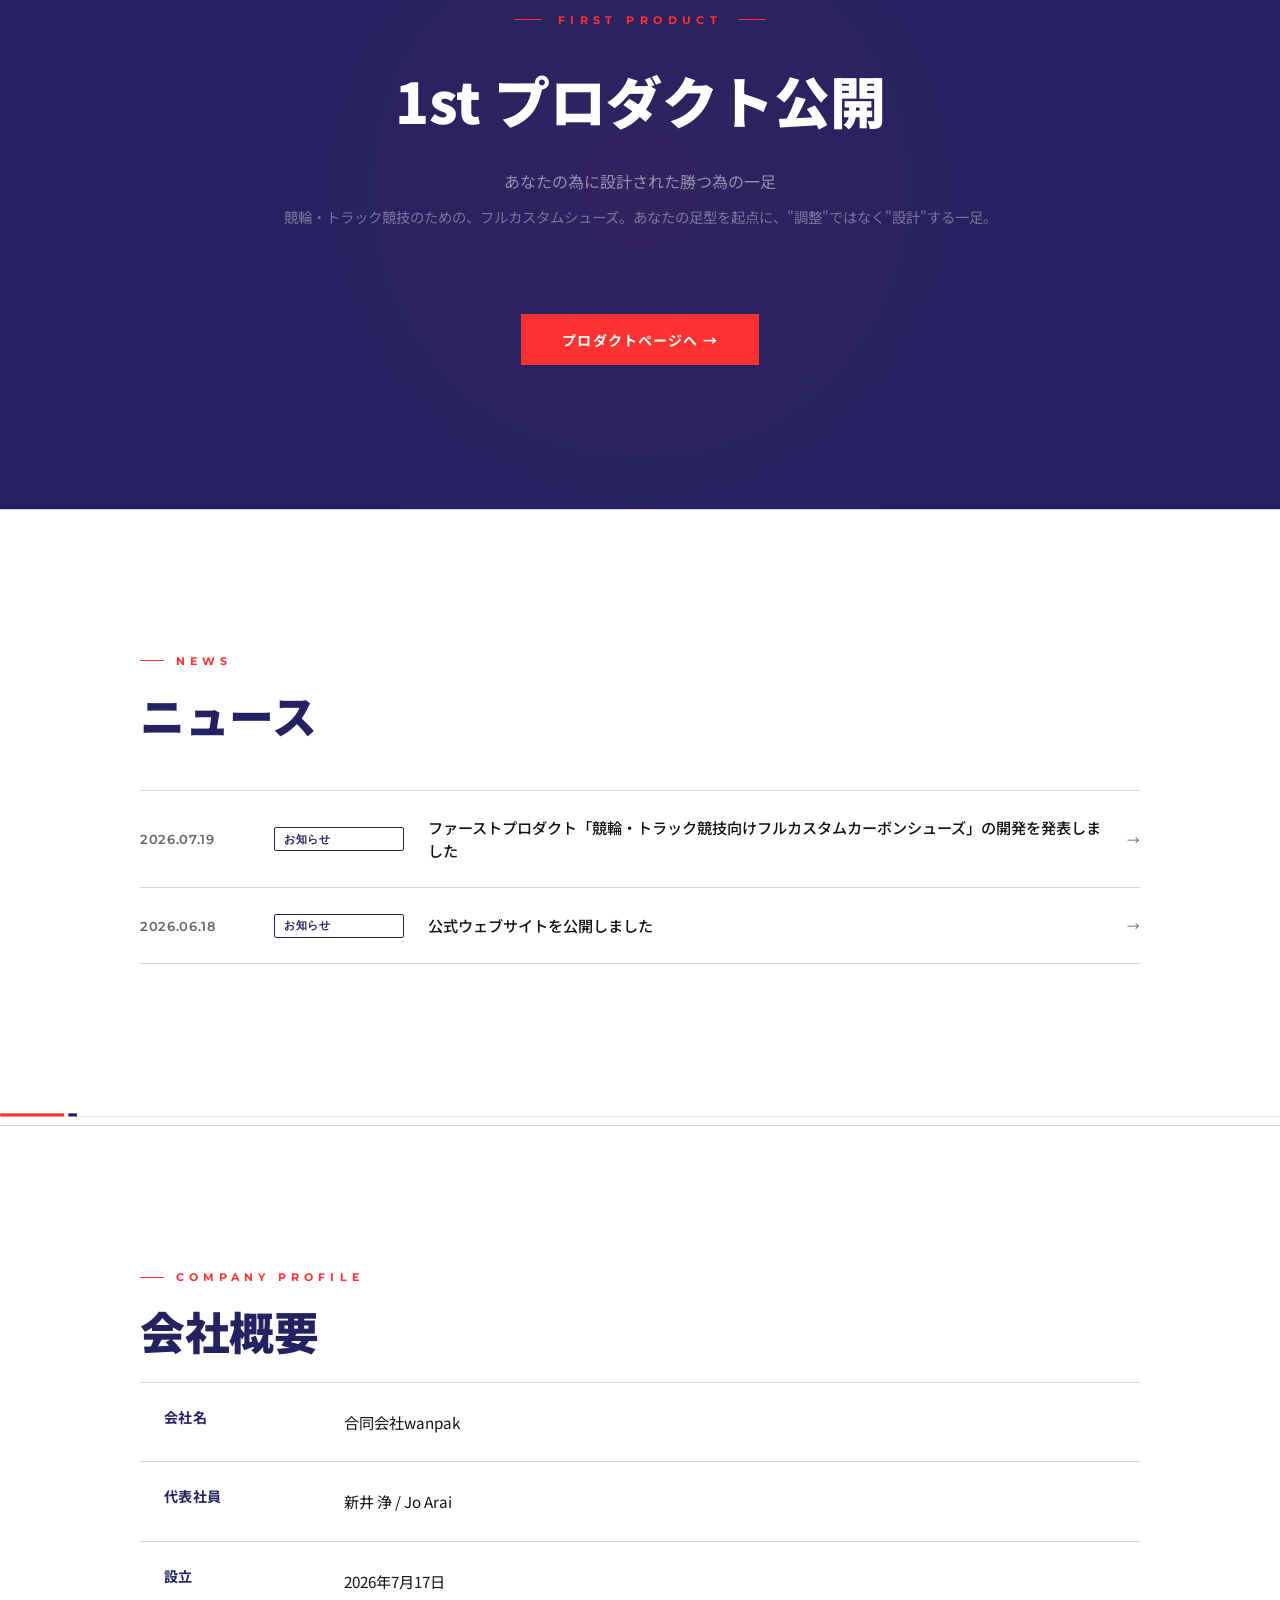
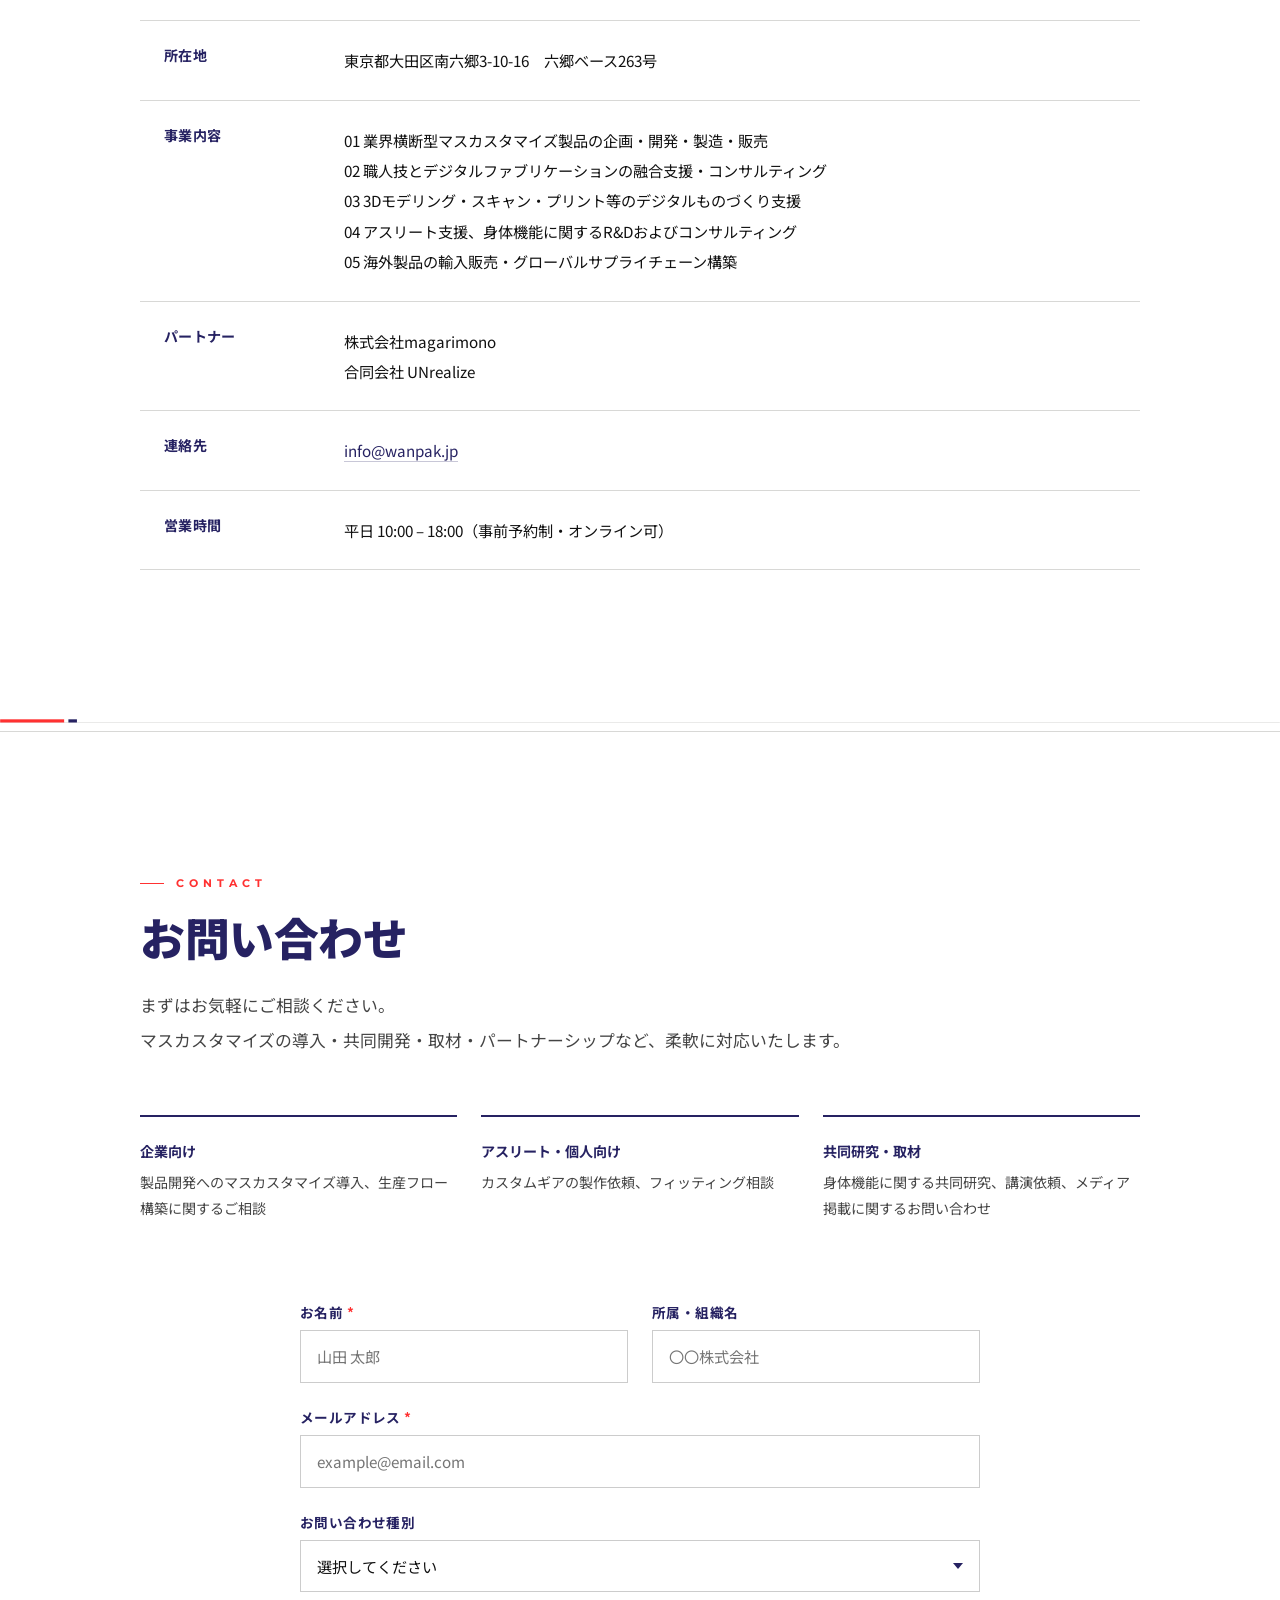
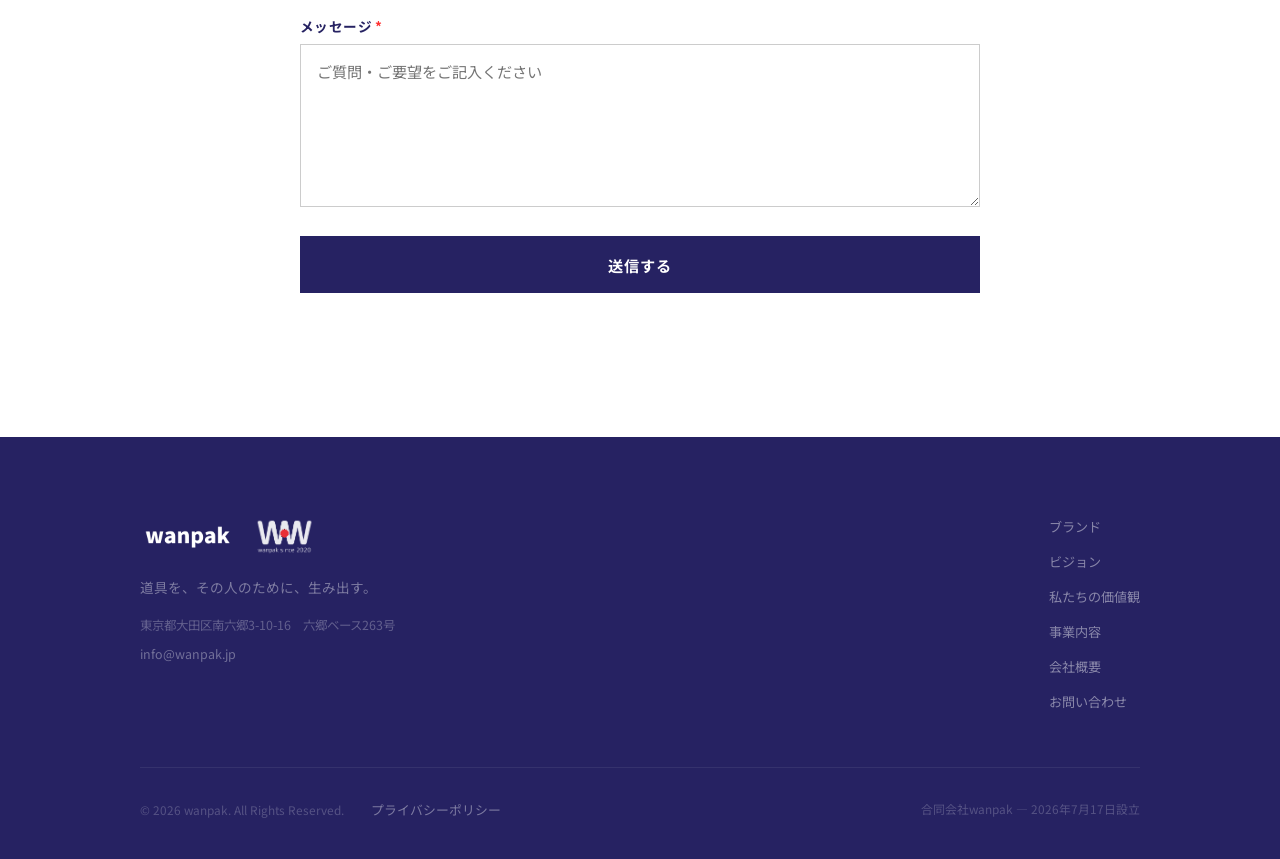
==== commit da734696: "HP 7/19前日最終修正: 設立日6/30→7/17・設立準備中を削除・cd-date/news日付を7/19化 - index.html / en/index.html / koukoku.htm" ====
--- a/index.html
+++ b/index.html
@@ -4,7 +4,7 @@
   <meta charset="UTF-8">
   <meta name="viewport" content="width=device-width, initial-scale=1.0">
   <title>wanpak | 道具を、その人のために、生み出す。</title>
-  <meta name="description" content="wanpakは、マスカスタマイゼーションで「その人のための道具」を生み出す会社です。職人技×デジタル技術で、必要な人に、必要なものを、必要なだけ。2026年6月設立予定。">
+  <meta name="description" content="wanpakは、マスカスタマイゼーションで「その人のための道具」を生み出す会社です。職人技×デジタル技術で、必要な人に、必要なものを、必要なだけ。2026年7月17日設立。">
   <meta name="robots" content="noindex, nofollow">
   <meta property="og:title" content="wanpak | 道具を、その人のために、生み出す。">
   <meta property="og:description" content="「ちょうどいい」は、もういらない。wanpakは、マスカスタマイゼーションで個人に最適化された道具を届ける会社です。">
@@ -401,7 +401,7 @@
             <span class="cd-unit">SECS</span>
           </div>
         </div>
-        <div class="cd-date">2026.06.30</div>
+        <div class="cd-date">2026.07.19</div>
       </div>
       <button id="btn-subscribe" class="btn-teaser" type="button"
               data-open-text="続報を受け取る →"
@@ -458,7 +458,7 @@
         </button>
         -->
         <button class="news-item reveal" data-modal="news-02">
-          <time class="news-date">2026.06.30</time>
+          <time class="news-date">2026.07.19</time>
           <span class="news-tag">お知らせ</span>
           <h3 class="news-title">ファーストプロダクト「競輪・トラック競技向けフルカスタムカーボンシューズ」の開発を発表しました</h3>
           <span class="news-arrow">→</span>
@@ -484,15 +484,15 @@
           <tbody>
             <tr>
               <th>会社名</th>
-              <td>合同会社wanpak（設立準備中）</td>
+              <td>合同会社wanpak</td>
             </tr>
             <tr>
               <th>代表社員</th>
               <td>新井 浄 / Jo Arai</td>
             </tr>
             <tr>
-              <th>設立予定</th>
-              <td>2026年6月30日</td>
+              <th>設立</th>
+              <td>2026年7月17日</td>
             </tr>
             <tr>
               <th>所在地</th>
@@ -606,7 +606,7 @@
   <!-- ===== NEWS ARTICLE TEMPLATES ===== -->
   <template id="news-02">
     <div class="nmt-tag">お知らせ</div>
-    <time class="nmt-date">2026年6月30日</time>
+    <time class="nmt-date">2026年7月19日</time>
     <h2 class="nmt-title">ファーストプロダクト「競輪・トラック競技向けフルカスタムカーボンシューズ」の開発を発表しました</h2>
     <div class="nmt-body">
       <p>wanpakは、ファーストプロダクトとして<strong>競輪・トラック競技向けの完全カスタムカーボンシューズ</strong>の開発を進めていることを発表します。</p>
@@ -622,9 +622,9 @@
     <time class="nmt-date">2026年6月18日</time>
     <h2 class="nmt-title">公式ウェブサイトを公開しました</h2>
     <div class="nmt-body">
-      <p>wanpak（設立準備中）は、本日より公式ウェブサイト <strong>wanpak.jp</strong> を公開しました。</p>
+      <p>合同会社wanpak は、本日より公式ウェブサイト <strong>wanpak.jp</strong> を公開しました。</p>
       <p>「規格品のない世界をつくる」をミッションに掲げるwanpakは、すべての人のための道具をマスカスタマイゼーションで実現する会社です。職人の技とデジタル技術を融合させ、身体・目的・環境に完全に最適化された道具を、必要な人のもとへ届けます。</p>
-      <p>2026年6月30日の会社設立に向け、現在ファーストプロダクトの開発を進めています。詳細は設立とともに公開予定です。</p>
+      <p>2026年7月17日に会社を設立しました。ファーストプロダクトは2026年7月19日より公開予定です。詳細はプロダクトページをご覧ください。</p>
       <p>続報のご登録は、本ページの「続報を受け取る」よりお申し込みください。引き続きどうぞよろしくお願いいたします。</p>
     </div>
   </template>
@@ -653,7 +653,7 @@
       </div>
       <div class="footer-bottom">
         <p>© 2026 wanpak. All Rights Reserved. <a href="privacy.html" style="color:rgba(255,255,255,0.4);margin-left:1.5rem;font-size:0.8rem;">プライバシーポリシー</a></p>
-        <p>設立準備中 — 2026年6月30日設立予定</p>
+        <p>合同会社wanpak — 2026年7月17日設立</p>
       </div>
     </div>
   </footer>
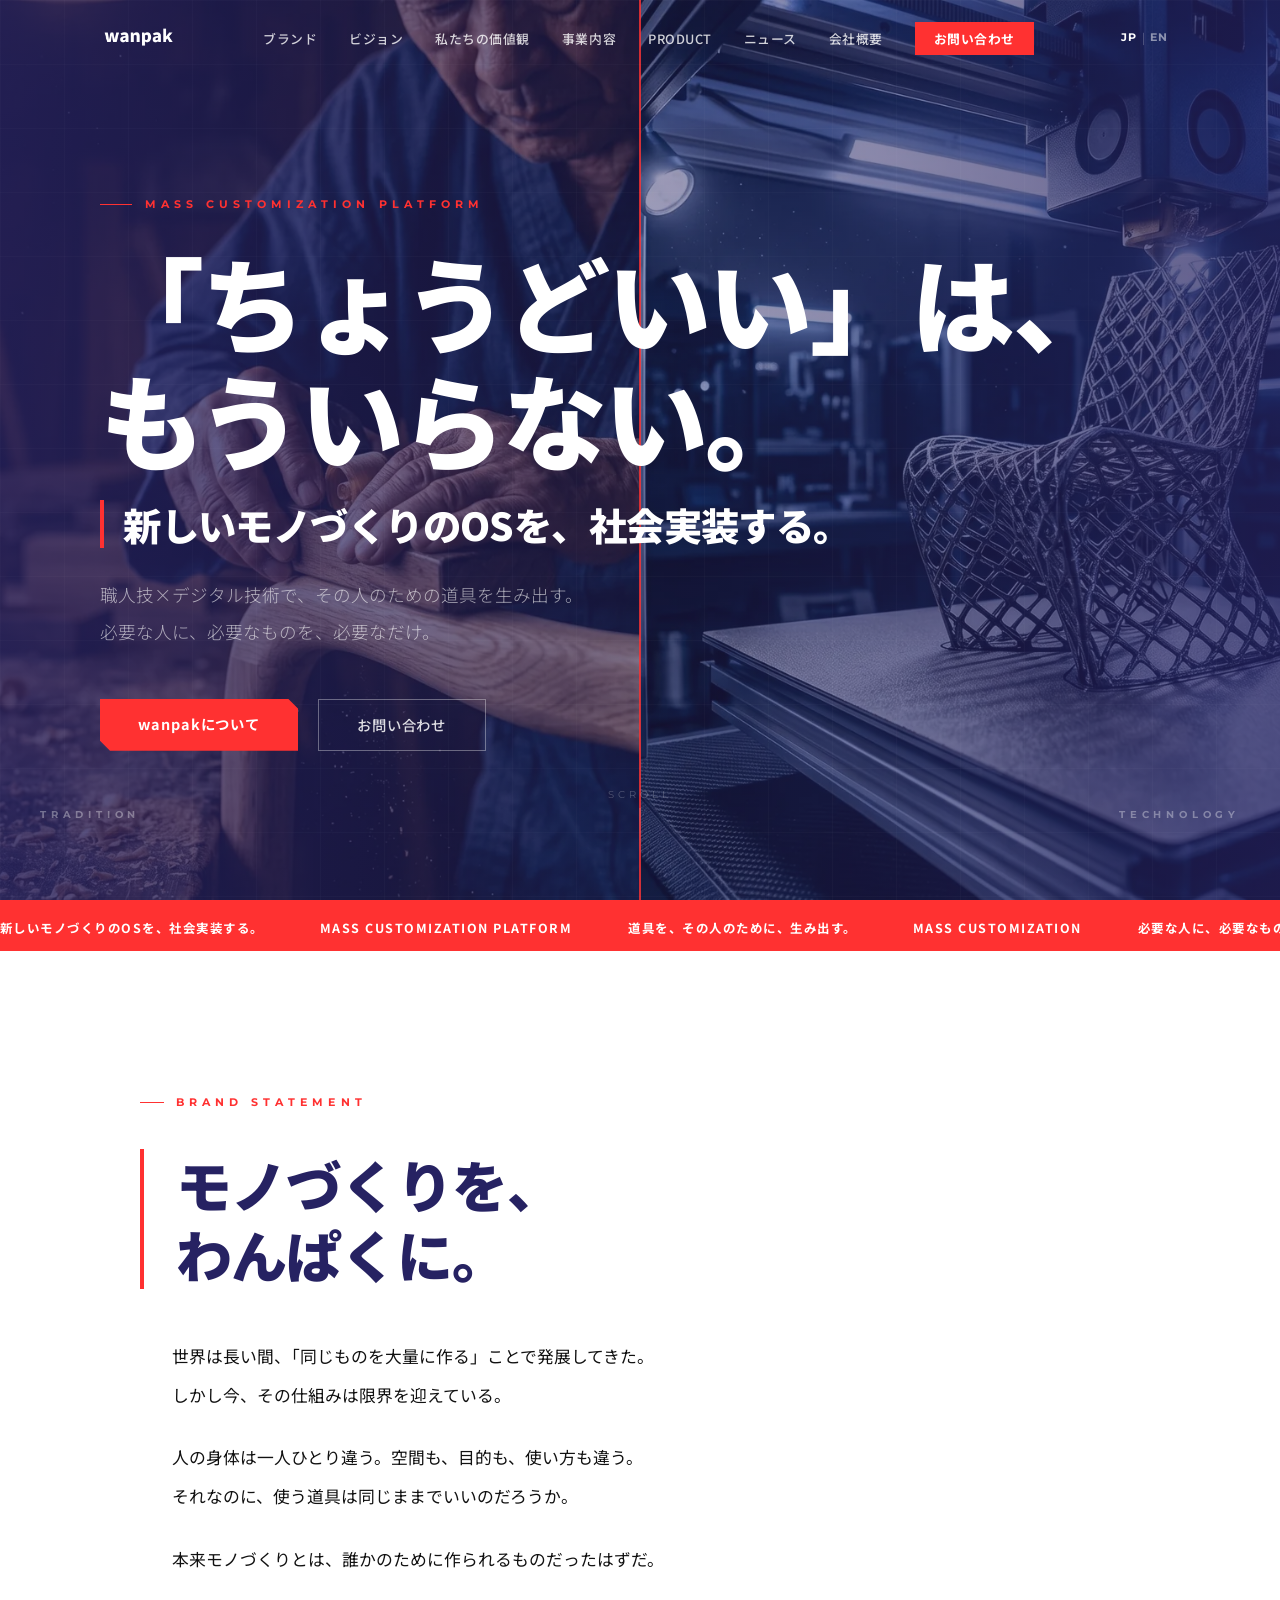
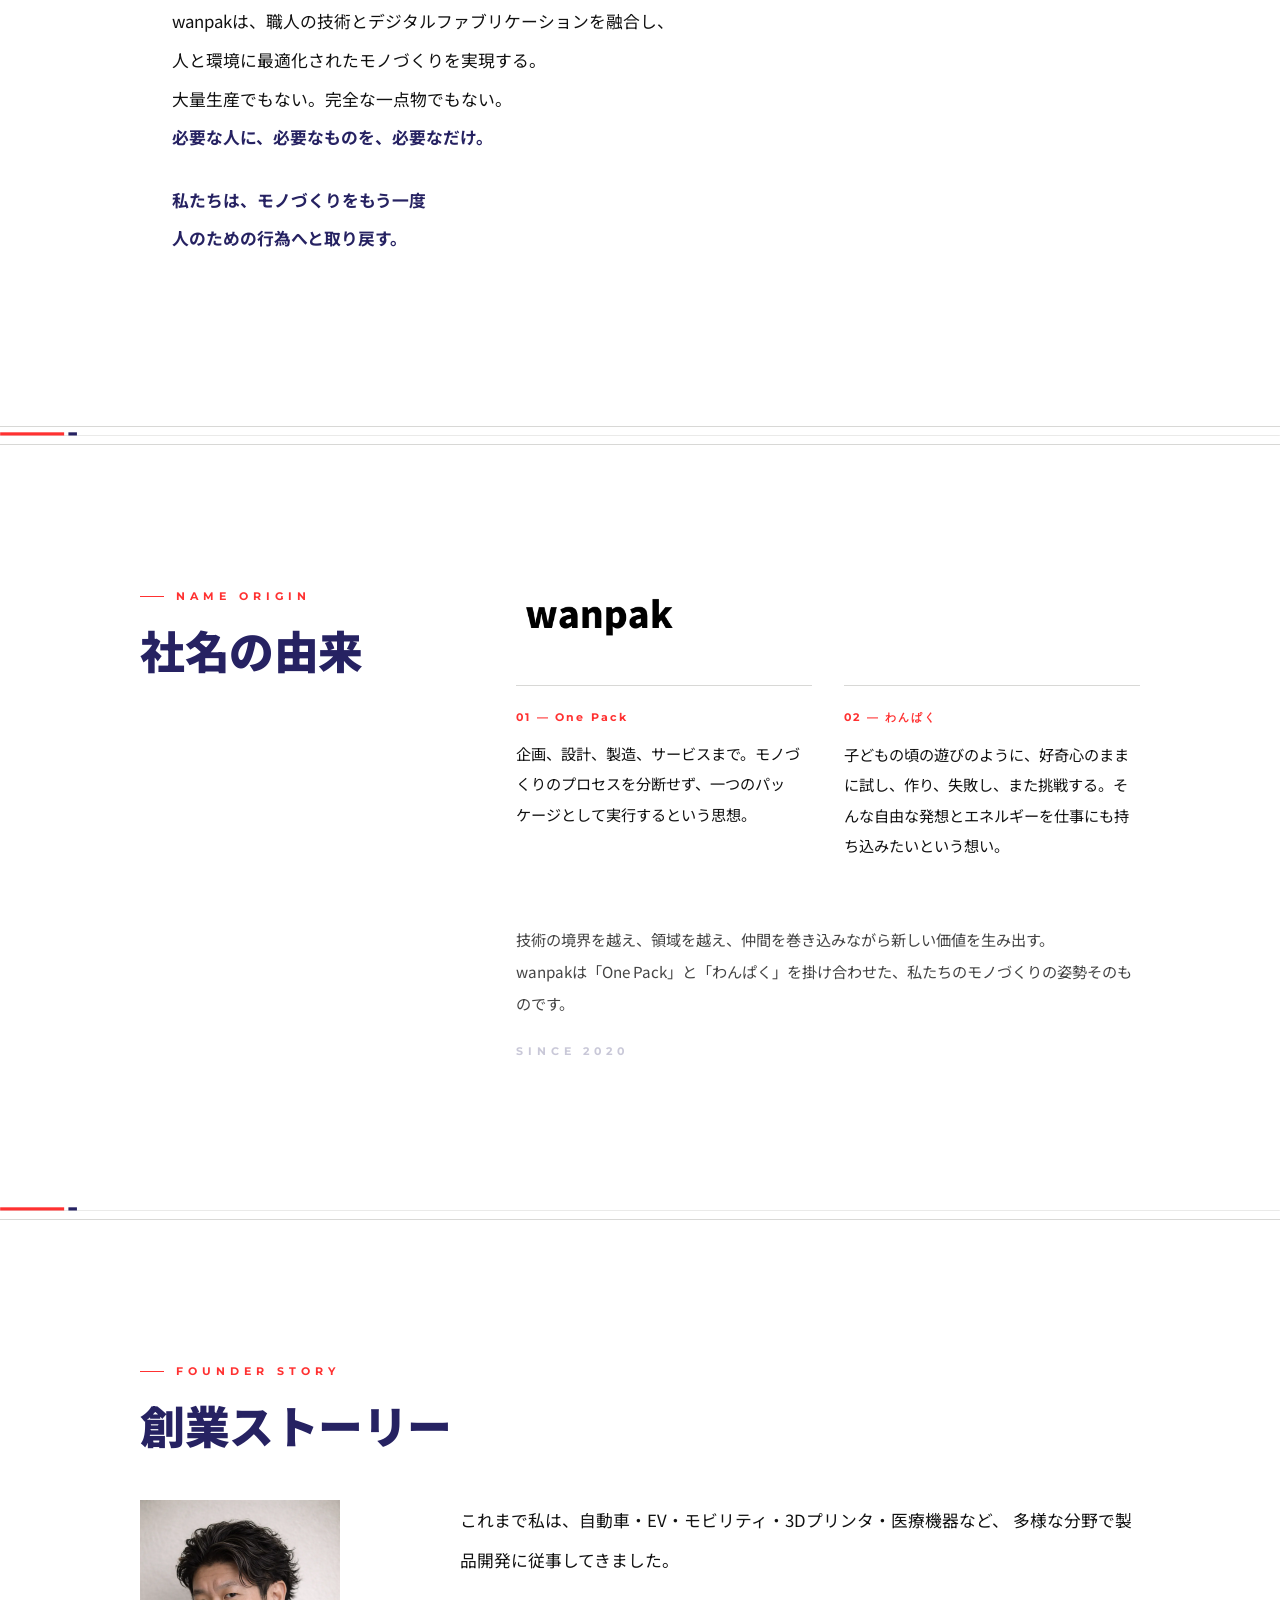
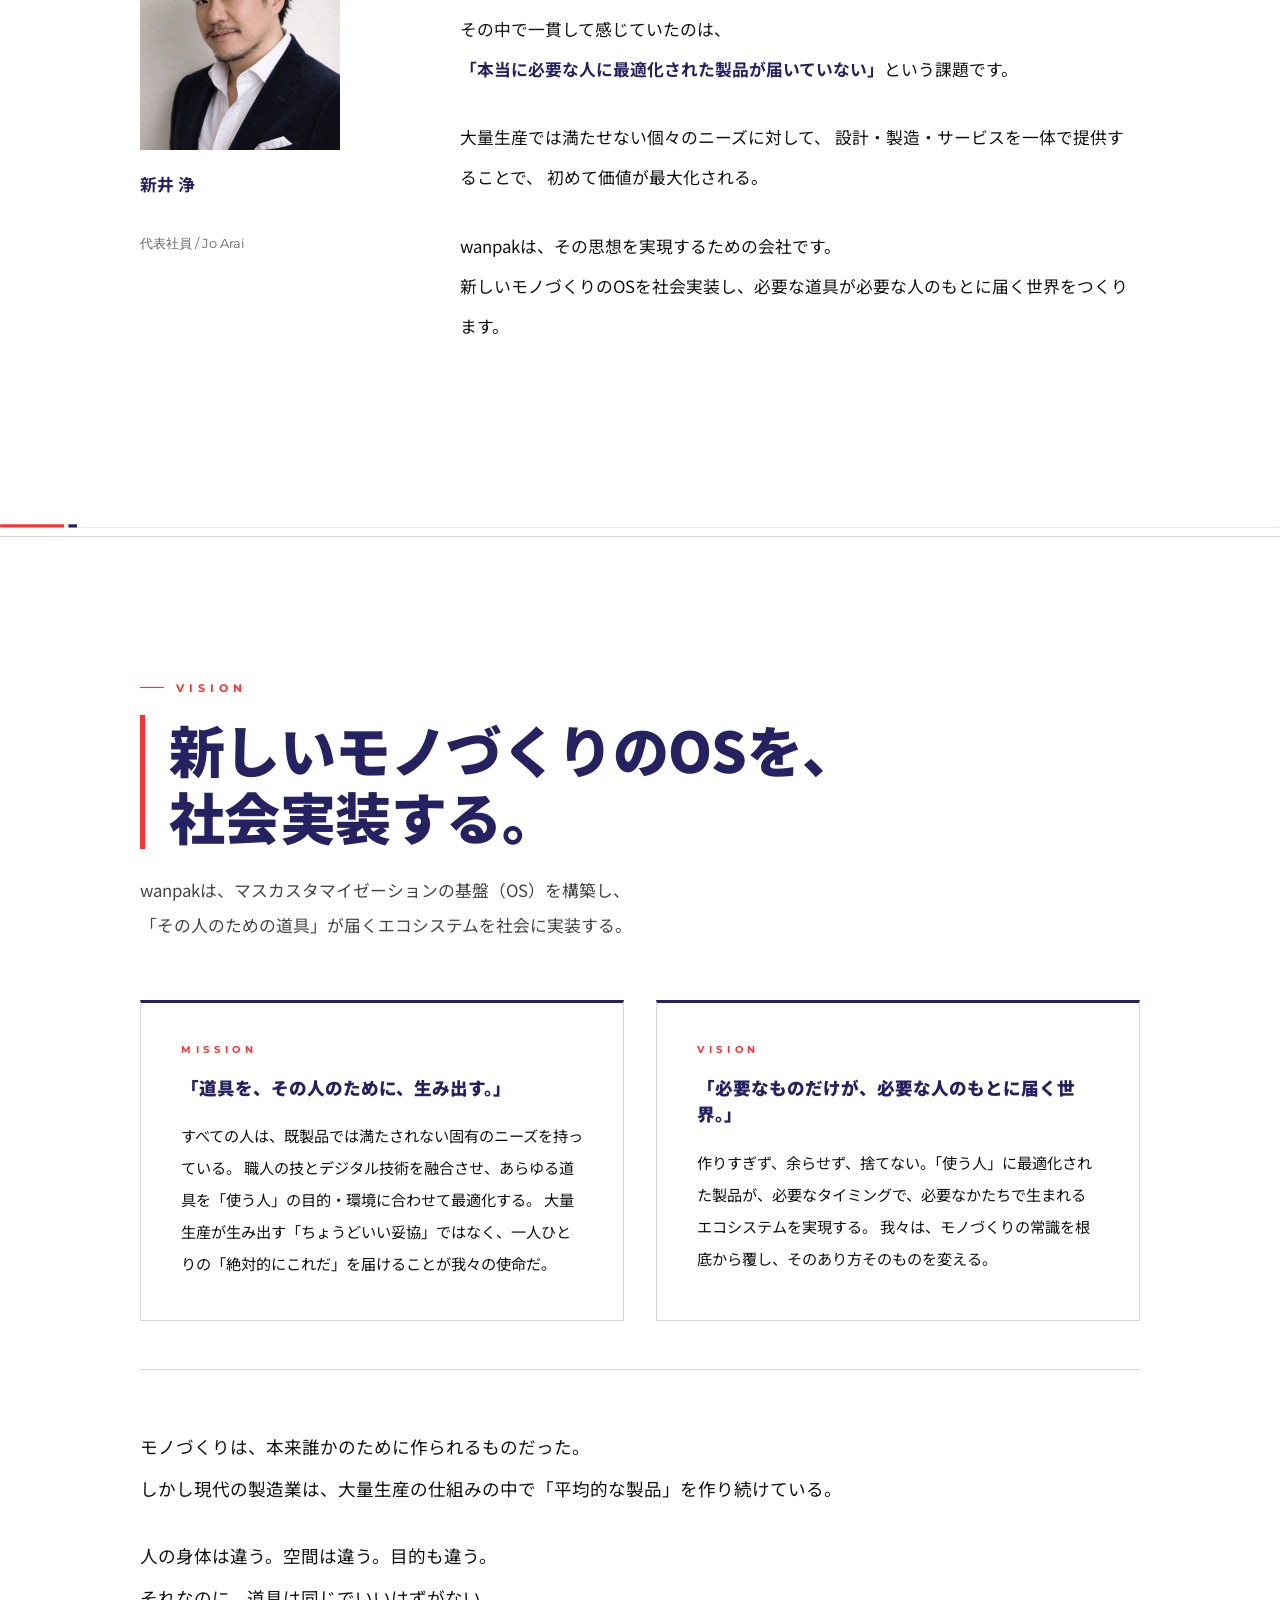
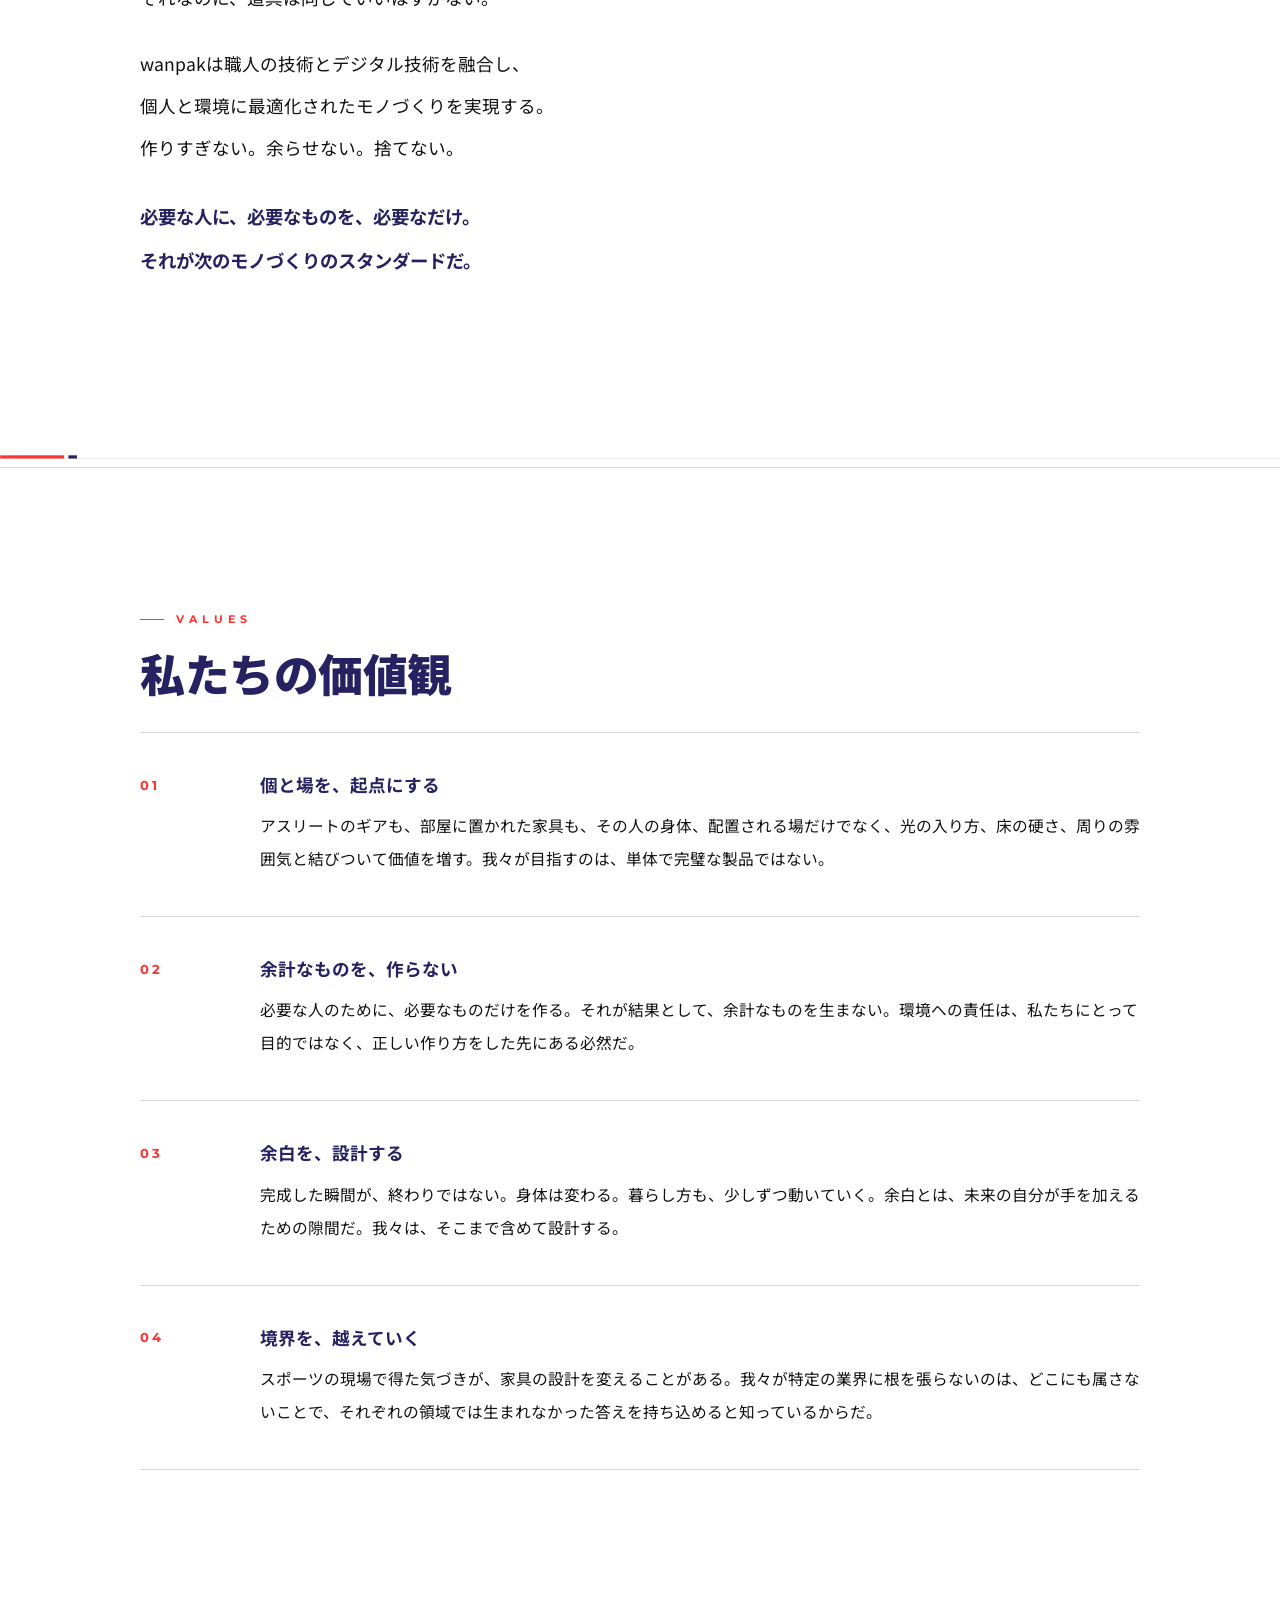
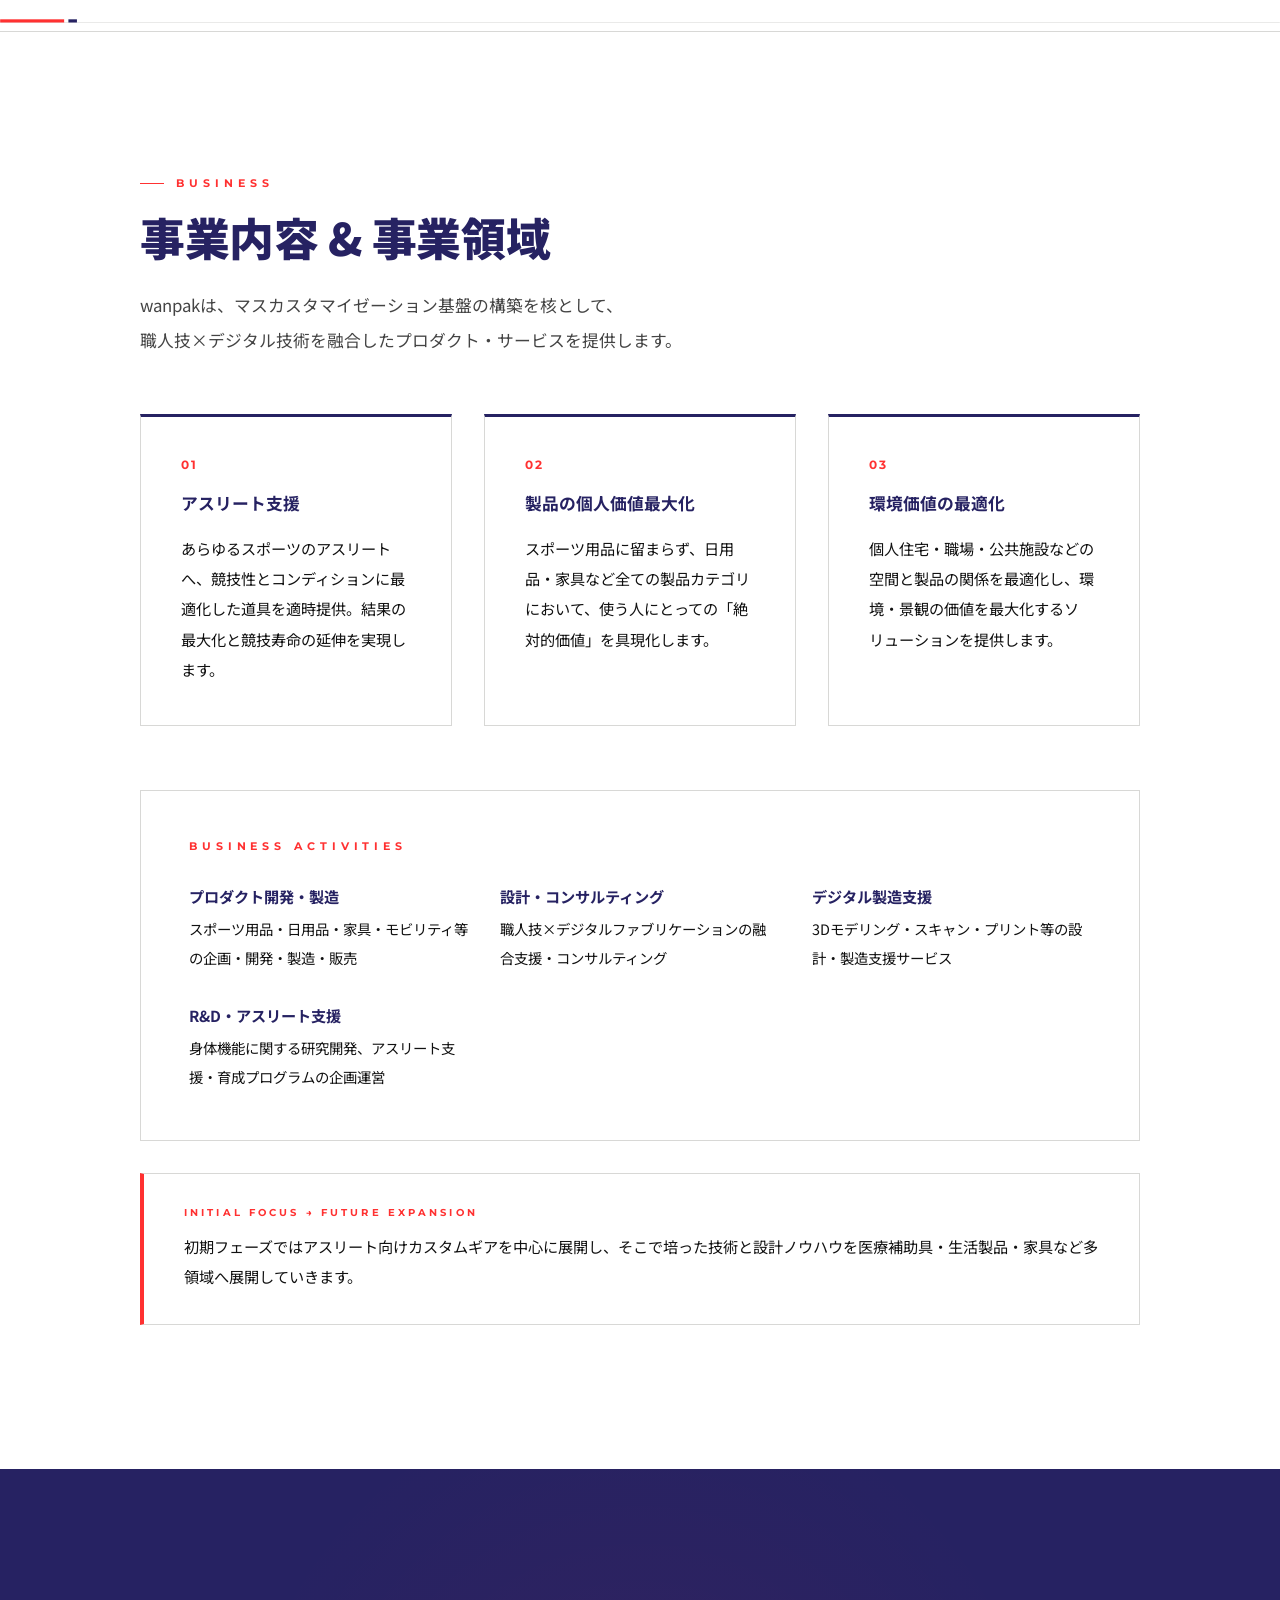
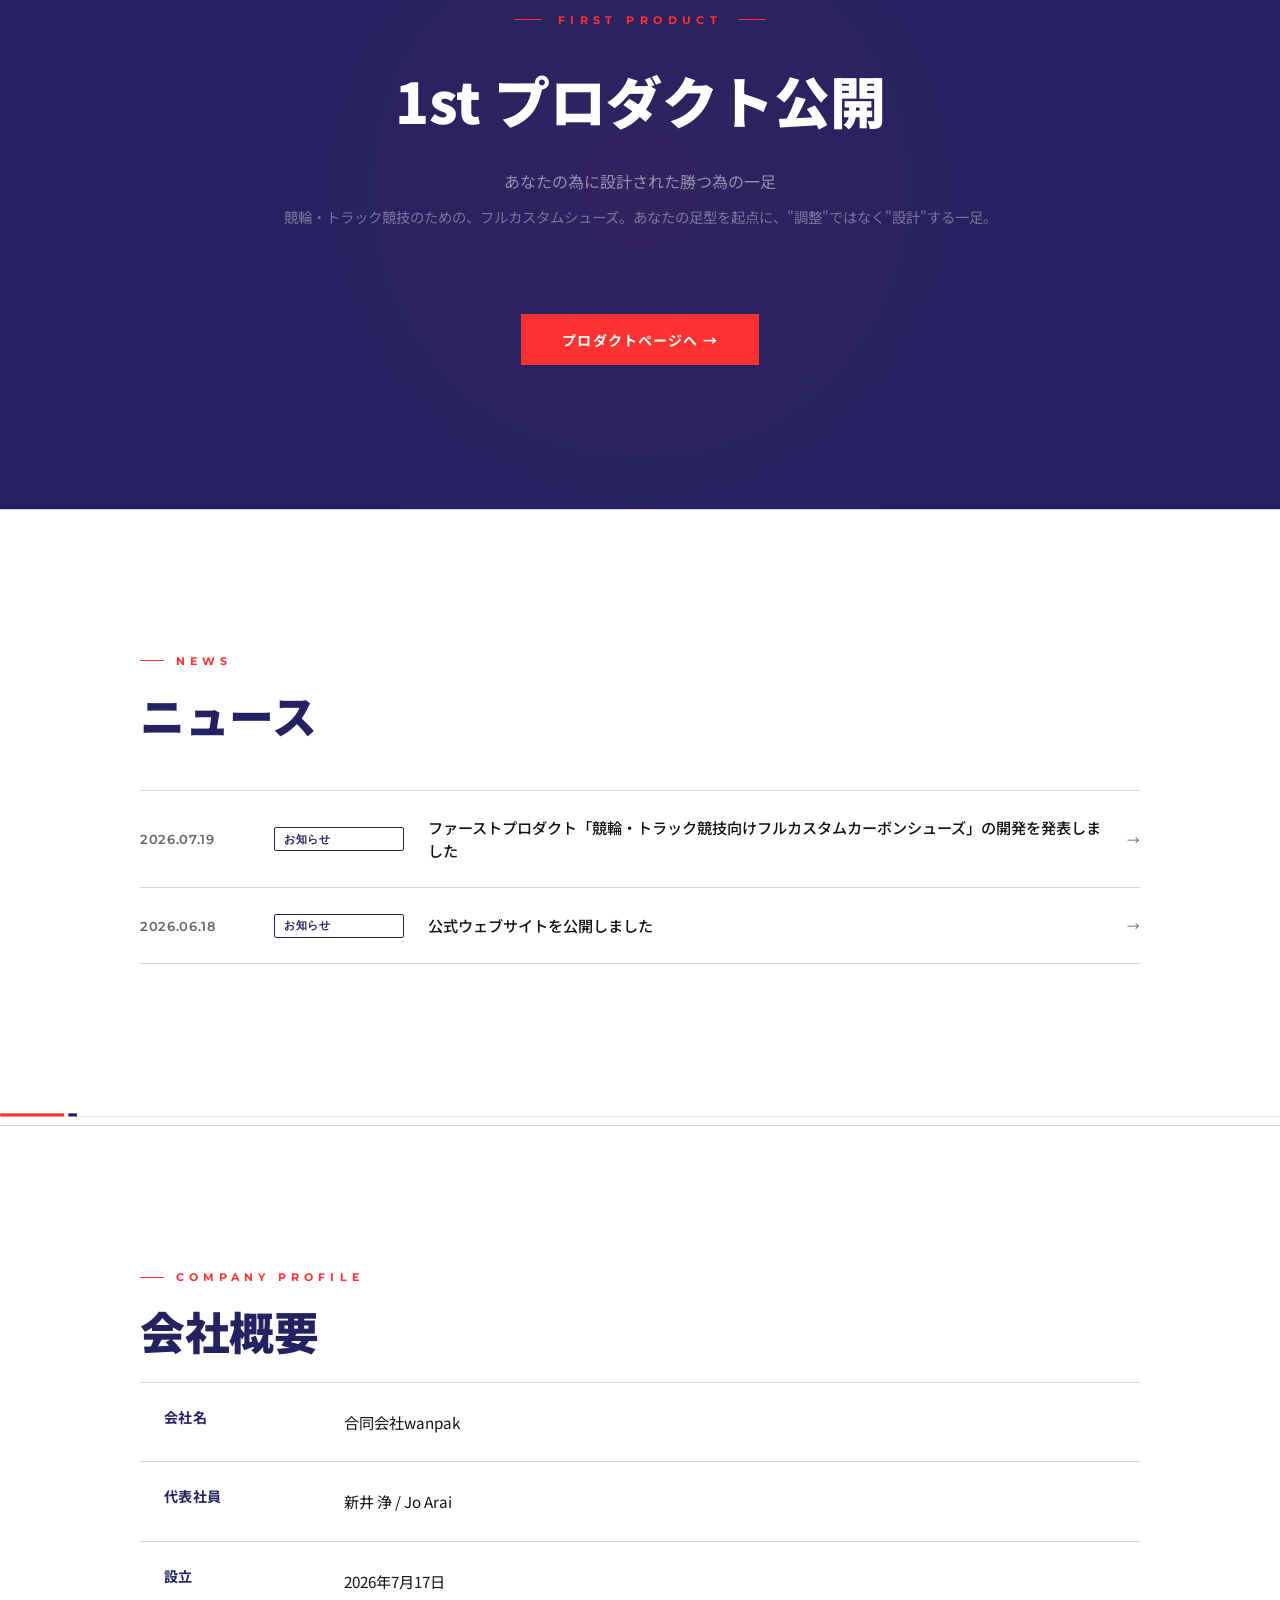
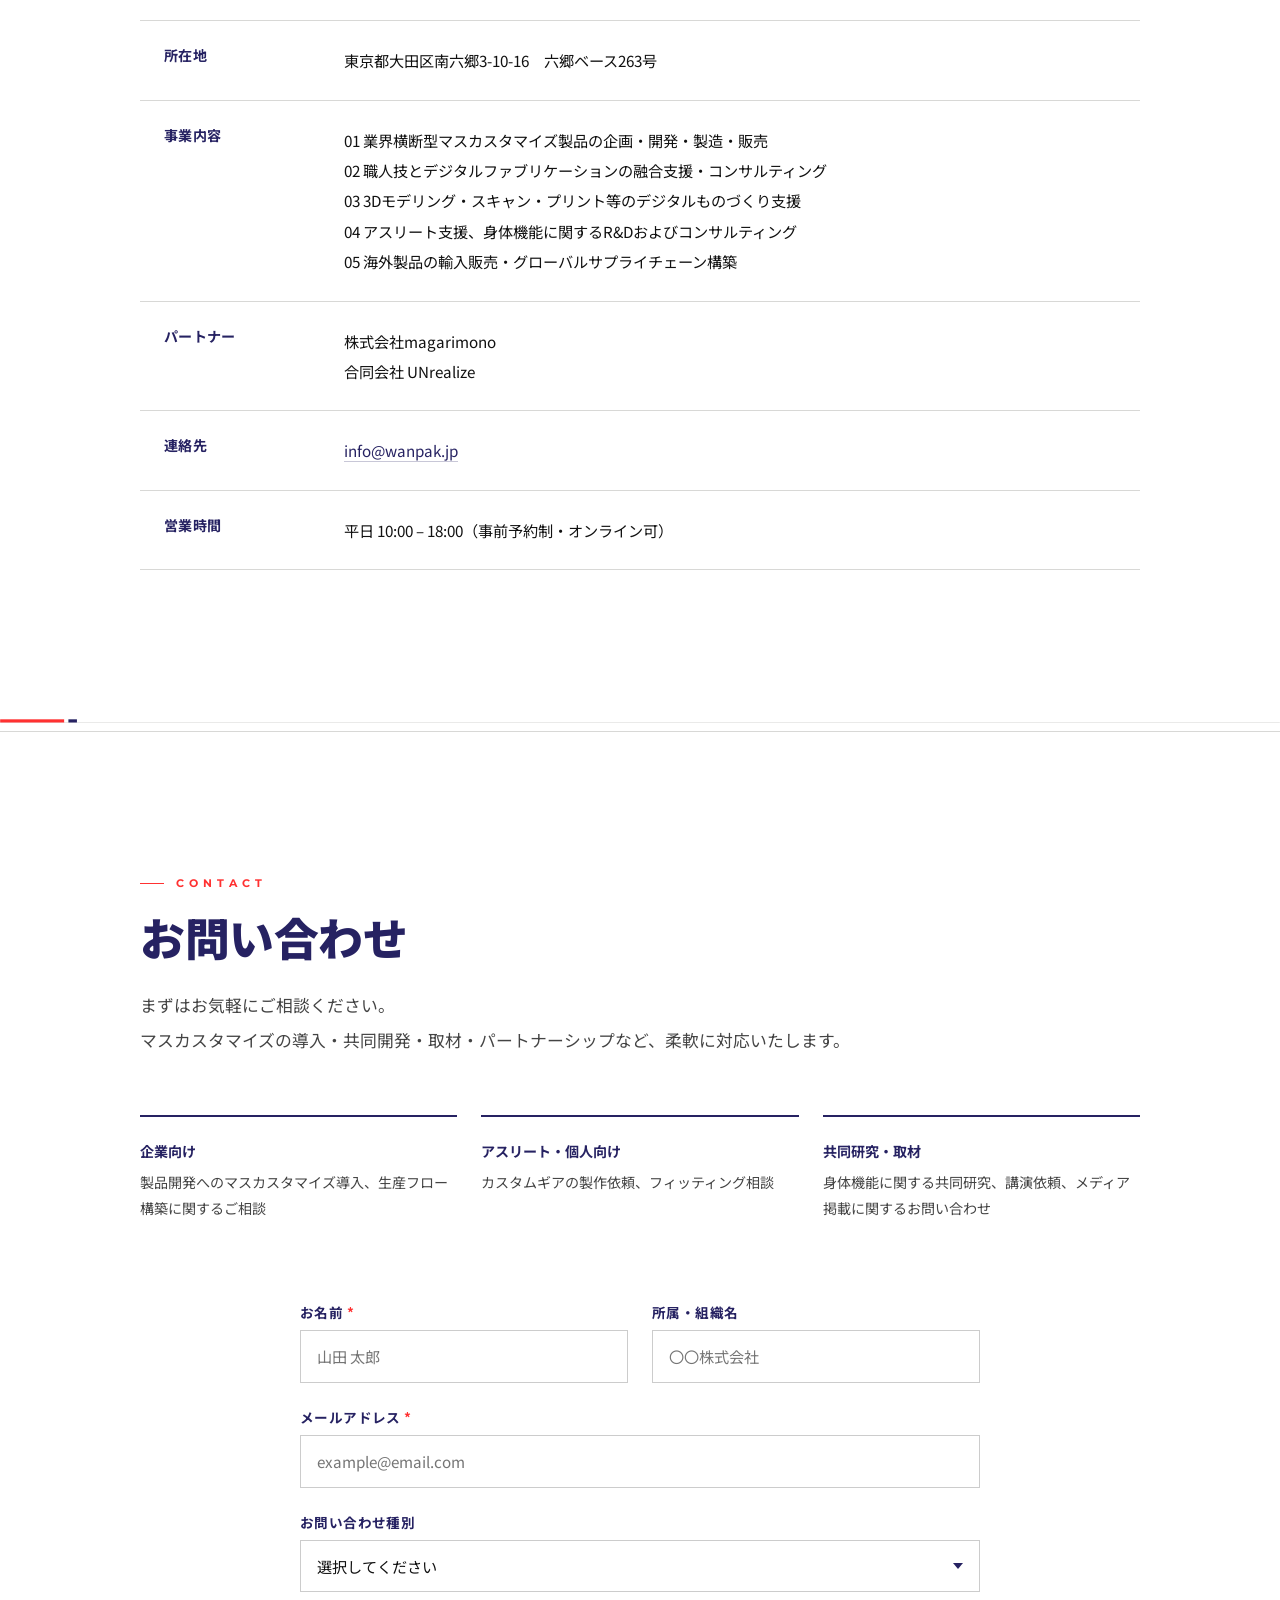
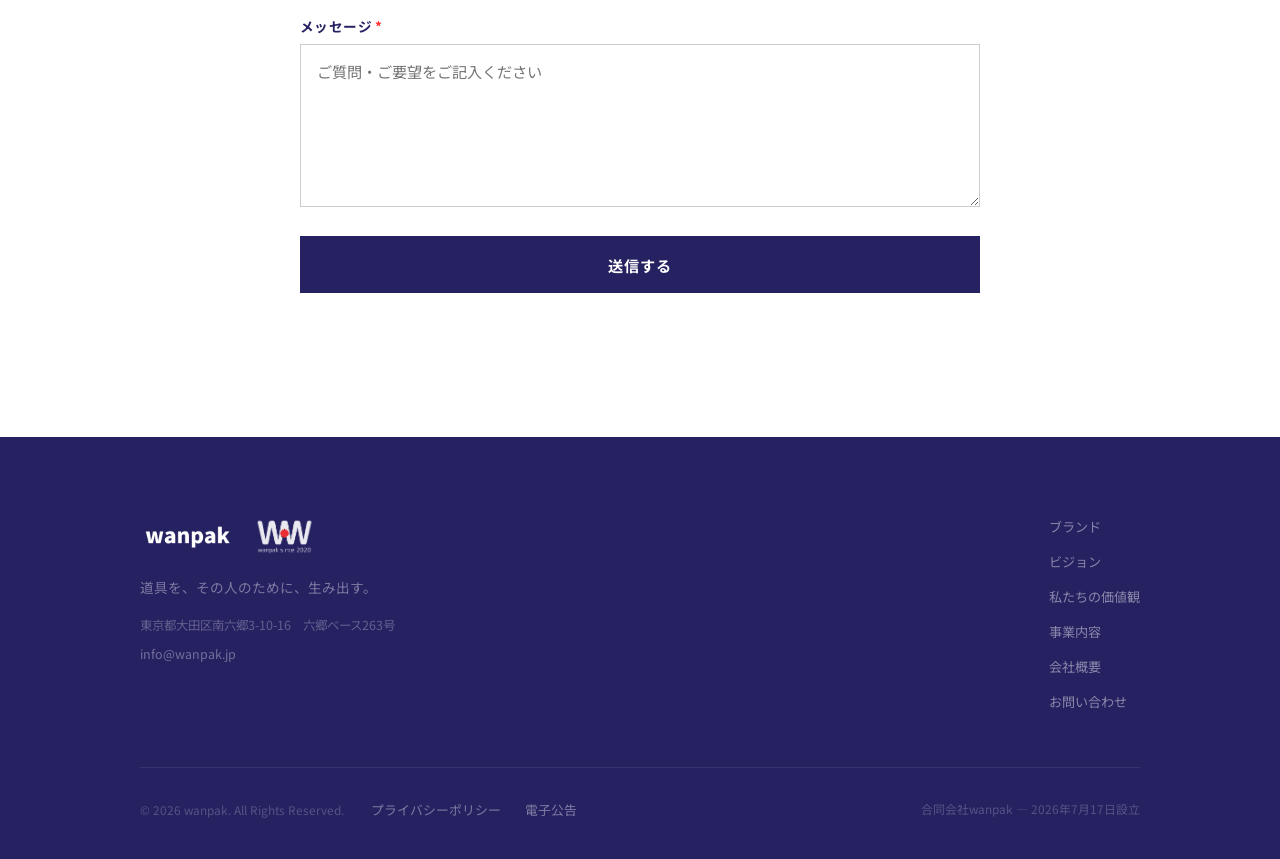
==== commit d4c60d30: "フッターに電子公告リンク追加(index/en)＝ブライト(コンプラ)依頼 ブライト依頼(7/22): トップ(index.html)とEN版フッターに電子公告への導線を追加(現状privacyのみ)" ====
--- a/index.html
+++ b/index.html
@@ -5,7 +5,10 @@
   <meta name="viewport" content="width=device-width, initial-scale=1.0">
   <title>wanpak | 道具を、その人のために、生み出す。</title>
   <meta name="description" content="wanpakは、マスカスタマイゼーションで「その人のための道具」を生み出す会社です。職人技×デジタル技術で、必要な人に、必要なものを、必要なだけ。2026年7月17日設立。">
-  <meta name="robots" content="noindex, nofollow">
+  <link rel="canonical" href="https://wanpak.jp/">
+  <link rel="alternate" hreflang="ja" href="https://wanpak.jp/">
+  <link rel="alternate" hreflang="en" href="https://wanpak.jp/en/">
+  <link rel="alternate" hreflang="x-default" href="https://wanpak.jp/">
   <meta property="og:title" content="wanpak | 道具を、その人のために、生み出す。">
   <meta property="og:description" content="「ちょうどいい」は、もういらない。wanpakは、マスカスタマイゼーションで個人に最適化された道具を届ける会社です。">
   <meta property="og:type" content="website">
@@ -652,7 +655,7 @@
         </nav>
       </div>
       <div class="footer-bottom">
-        <p>© 2026 wanpak. All Rights Reserved. <a href="privacy.html" style="color:rgba(255,255,255,0.4);margin-left:1.5rem;font-size:0.8rem;">プライバシーポリシー</a></p>
+        <p>© 2026 wanpak. All Rights Reserved. <a href="privacy.html" style="color:rgba(255,255,255,0.4);margin-left:1.5rem;font-size:0.8rem;">プライバシーポリシー</a><a href="/koukoku" style="color:rgba(255,255,255,0.4);margin-left:1.5rem;font-size:0.8rem;">電子公告</a></p>
         <p>合同会社wanpak — 2026年7月17日設立</p>
       </div>
     </div>
